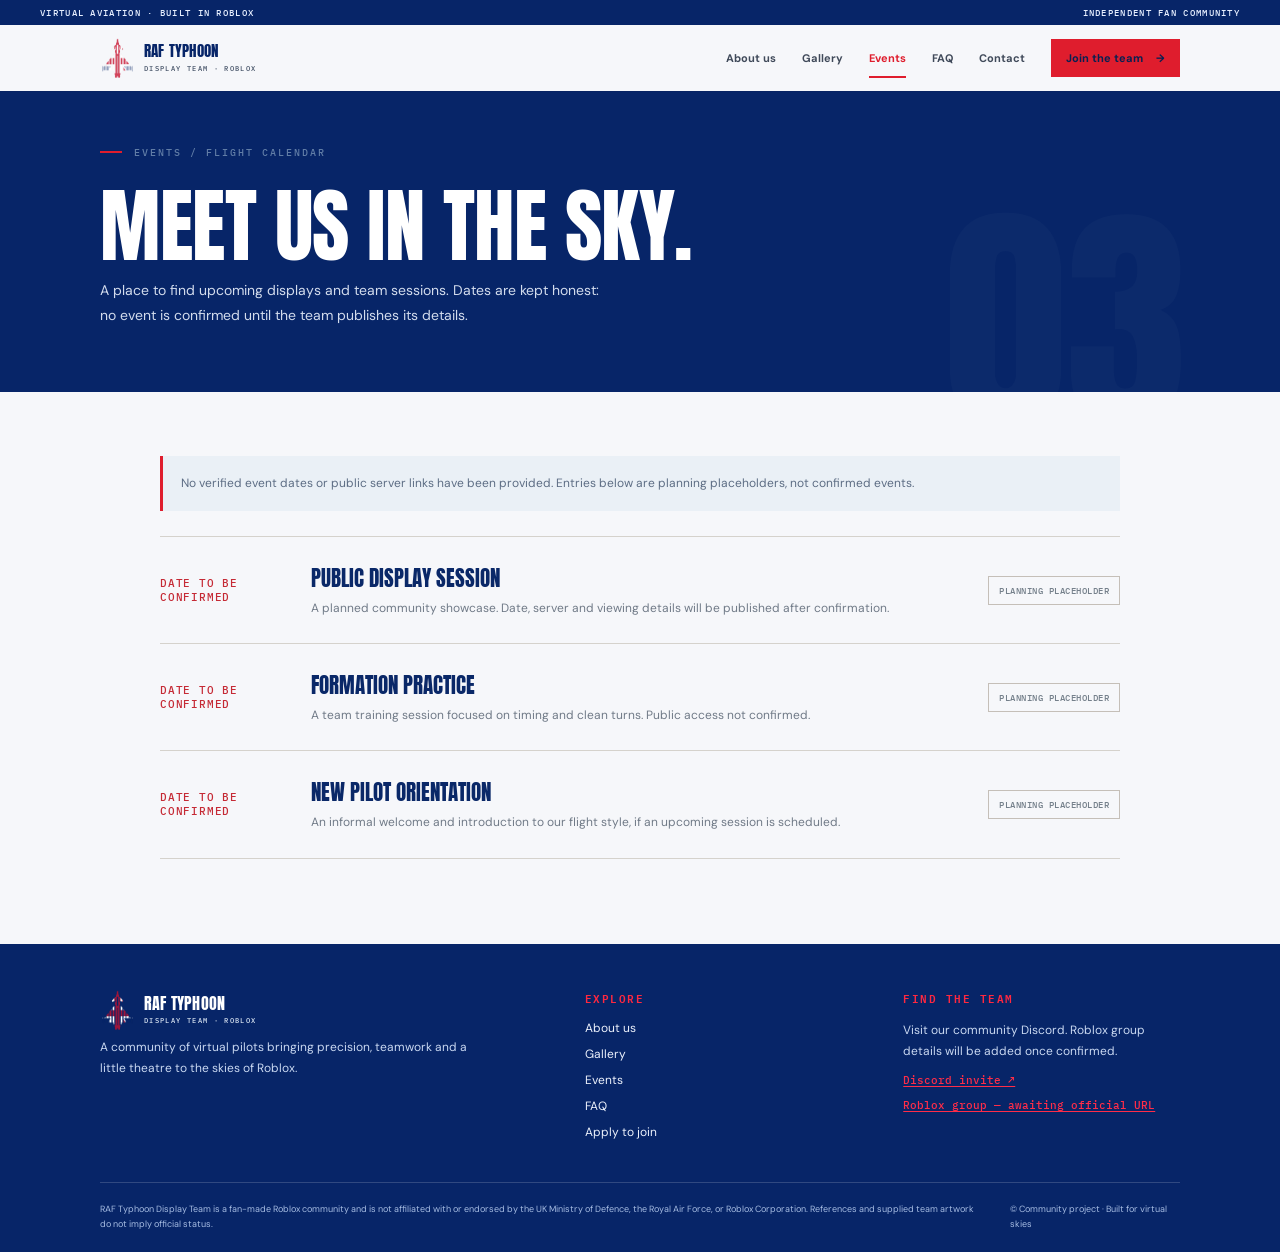
==== index.html @ 3b0088bb "Add files via upload" ====
<!doctype html><html lang="en"><head><meta charset="utf-8"><meta name="viewport" content="width=device-width,initial-scale=1"><meta name="theme-color" content="#062566"><meta name="description" content="Unofficial Roblox RAF Typhoon Display Team — virtual aviation flying displays, gallery, events and community."><title>Events | RAF Typhoon Display Team</title><link rel="preconnect" href="https://fonts.googleapis.com"><link rel="preconnect" href="https://fonts.gstatic.com" crossorigin><link href="https://fonts.googleapis.com/css2?family=Anton&family=DM+Sans:wght@400;500;600;700;800&family=IBM+Plex+Mono:wght@400;500;600;700&display=swap" rel="stylesheet"><style>
:root{--navy:#072568;--navy-deep:#052160;--red:#df1d2d;--paper:#f6f7fa;--ink:#0a2868;--muted:#66717f;--sand:#e9e4da;--line:#d5d2cc;--body:'DM Sans',Arial,sans-serif;--heading:'Anton','Roboto Condensed',Impact,sans-serif;--mono:'IBM Plex Mono',monospace}
*{box-sizing:border-box}html{scroll-behavior:smooth}body{margin:0;background:var(--paper);font-family:var(--body);color:var(--ink);font-size:14px;-webkit-font-smoothing:antialiased}a{color:inherit}button,input,textarea,select{font:inherit}button,a{-webkit-tap-highlight-color:transparent}button{cursor:pointer}img{display:block;max-width:100%}h1,h2,h3,p{margin-top:0}.container{width:min(1080px,calc(100% - 56px));margin-inline:auto}.wide{max-width:1470px;width:calc(100% - 80px);margin:auto}.topline{background:var(--navy);color:#e7efff}.topline .wide{min-height:25px;display:flex;align-items:center;justify-content:space-between;font:500 9px/1.3 var(--mono);letter-spacing:1.3px}.site-header{background:var(--paper);color:#17263b;position:relative;z-index:30;box-shadow:0 1px 0 #0000000c}.header-inner{display:flex;justify-content:space-between;align-items:center;min-height:66px;gap:28px}.site-brand,.footer-brand{display:flex;align-items:center;text-decoration:none;gap:9px;flex-shrink:0}.site-brand img{width:35px;height:49px;object-fit:contain}.site-brand strong,.footer-brand strong{display:block;color:var(--navy);font:400 15px/1.15 var(--heading);letter-spacing:.2px}.site-brand small,.footer-brand small{display:block;margin-top:4px;color:#404e63;font:500 7px/1.4 var(--mono);letter-spacing:1.35px;white-space:nowrap}.site-header nav{display:flex;align-items:center;gap:26px}.site-header nav>a{font-size:11px;font-weight:700;text-decoration:none;color:#404a5a;white-space:nowrap;position:relative;transition:color .2s}.site-header nav>a:not(.join-btn)::after{content:'';position:absolute;bottom:-13px;height:2px;background:var(--red);left:0;width:0;transition:width .2s}.site-header nav>a.active:not(.join-btn),.site-header nav>a:hover{color:var(--red)}.site-header nav>a.active:not(.join-btn)::after,.site-header nav>a:not(.join-btn):hover::after{width:100%}.site-header nav>a.join-btn{background:var(--red);color:#082052;padding:11px 15px;font-size:11px;display:flex;gap:13px;align-items:center;min-height:38px;transition:background .2s,transform .2s}.site-header nav>a.join-btn:hover,.button.red:hover{background:#f12c3e;transform:translateY(-2px);color:#061c46}.menu-toggle{display:none;background:transparent;border:0;width:43px;height:43px;padding:11px}.menu-toggle span{display:block;height:2px;background:var(--navy);margin:5px 0}.banner-band{height:276px;background:#000;display:flex;justify-content:center;align-items:center;overflow:hidden}.banner-inner{height:100%;width:100%;display:flex;align-items:center;justify-content:center}.banner-inner img{width:930px;max-width:none;height:auto;max-height:100%;object-fit:contain}.hero-home{background:radial-gradient(ellipse at 65% 66%,#073477 0%,var(--navy) 61%);color:#fff;overflow:hidden}.hero-inner{min-height:477px;display:grid;grid-template-columns:1fr 1.09fr;align-items:center;gap:30px;position:relative;padding:66px 0 80px}.eyebrow{font:500 10px/1.3 var(--mono);letter-spacing:2px;color:#627999;display:flex;align-items:center;gap:12px;text-transform:uppercase}.eyebrow::before{content:'';height:2px;width:22px;background:var(--red);flex:none}.hero-kicker{color:#d3dcf1}.hero-copy{position:relative;z-index:1}.hero-copy h1{font:400 clamp(64px,6.7vw,104px)/.99 var(--heading);margin:26px 0 20px;letter-spacing:-1.5px}.hero-copy h1 span{color:var(--red)}.hero-copy p{max-width:386px;color:#d4dbea;font-size:14px;line-height:1.65;margin-bottom:28px}.button-group{display:flex;align-items:center;gap:10px;flex-wrap:wrap}.button{border:1px solid transparent;display:inline-flex;align-items:center;justify-content:space-between;gap:20px;min-height:39px;padding:11px 17px;font:800 11px/1.3 var(--body);text-decoration:none;transition:transform .2s,background .2s,color .2s;white-space:nowrap}.button.red{background:var(--red);color:#071d4e}.button.outline{color:#fff;background:transparent;border-color:#7289a5}.button.outline:hover{border-color:#fff;background:#ffffff14}.button.pale-btn{background:var(--paper);color:var(--navy);min-width:164px}.button.pale-btn:hover{transform:translateY(-2px);background:#fff}.hero-art{position:relative;width:100%;aspect-ratio:1.15;display:flex;align-items:center;justify-content:center;isolation:isolate}.radar{position:absolute;border:1px solid #ffffff19;border-radius:50%;left:50%;top:50%;transform:translate(-50%,-50%);z-index:-1}.radar-1{width:89%;aspect-ratio:1}.radar-2{width:67%;aspect-ratio:1}.radar-3{width:42%;aspect-ratio:1}.radar-line{position:absolute;background:#ffffff16;z-index:-1}.radar-line.x{width:89%;height:1px;top:50%}.radar-line.y{height:89%;width:1px;left:50%}.hero-art img{width:117%;max-width:none;transform:translate(-1%,4%);filter:drop-shadow(0 16px 28px #00184130);animation:aircraft-hover 5s ease-in-out infinite}.art-note{position:absolute;font:600 10px/1.4 var(--mono);letter-spacing:.6px;color:#bfcae2}.note-left{top:25%;left:3%;color:#cfdaed}.note-left::first-letter{color:var(--red)}.note-right{top:22%;right:1%;border:1px solid #ae2338;color:#b23747;transform:rotate(10deg);padding:12px 17px}.note-bottom{bottom:10%;right:0}.ticker{background:var(--red);color:var(--navy);overflow:hidden;white-space:nowrap;height:38px;display:flex;align-items:center}.ticker div{font:600 12px var(--mono);letter-spacing:1.1px;min-width:max-content;animation:ticker-move 45s linear infinite}.ticker b{padding:0 17px;font-weight:700}.light-section{background:var(--paper);color:var(--ink)}.home-intro{padding:86px 0 92px}.intro-head{display:flex;align-items:flex-end;justify-content:space-between;gap:40px;margin-bottom:30px}.intro-head h2{font:400 clamp(35px,4.1vw,60px)/1.13 var(--heading);margin:15px 0 0;letter-spacing:-.4px}.intro-head>p{max-width:320px;font-size:15px;color:var(--muted);line-height:1.65;margin:0 0 5px}.feature-grid{display:grid;grid-template-columns:1.5fr 1fr;gap:14px}.feature-card{display:block;position:relative;min-height:209px;padding:32px 28px;text-decoration:none}.feature-card.dark{background:#1c334a;color:#fff}.feature-card.pale{background:#e3eaf3;color:var(--navy)}.card-overline{font:600 10px var(--mono);letter-spacing:1.2px;color:var(--red)}.feature-card h3{font:400 24px/1.15 var(--heading);margin:16px 0 12px}.feature-card p{font-size:13px;line-height:1.66;max-width:330px;color:#c8d3dc;margin:0}.feature-card.pale p{color:#687488}.feature-card .arrow{position:absolute;right:28px;bottom:20px;color:var(--red);font-size:27px;transition:transform .2s}.feature-card:hover .arrow{transform:translateX(7px)}.value-strip{display:grid;grid-template-columns:repeat(3,1fr);margin-top:14px;padding:23px 0 22px;border-top:1px solid var(--line);border-bottom:1px solid var(--line)}.value-strip strong{font:400 27px var(--heading);display:block}.value-strip small{display:block;font:500 9px var(--mono);color:#647187;letter-spacing:1.3px;margin-top:4px}.red-cta{background:var(--red);color:#fff;padding:49px 0 47px}.cta-inner{display:flex;align-items:center;justify-content:space-between;gap:28px}.red-cta h2{font:400 clamp(32px,4vw,48px)/1.05 var(--heading);margin:0 0 10px}.red-cta p{font-size:14px;margin:0;color:#fce1e3}.site-footer{background:var(--navy);color:#dce6f9;padding:44px 0 20px}.footer-main{display:grid;grid-template-columns:1.4fr .8fr 1fr;gap:9%;padding-bottom:42px}.footer-brand img{object-fit:contain;width:35px;height:45px}.footer-brand strong{color:#fff;font-size:16px}.footer-brand small{color:#dce7f4}.footer-about p,.footer-find p{font-size:12px;line-height:1.8;margin:4px 0;color:#c9d8f1}.footer-links,.footer-find{display:flex;flex-direction:column;align-items:flex-start;gap:10px}.footer-links h3,.footer-find h3{font:600 11px/1.3 var(--mono);color:#ff2840;letter-spacing:1.5px;margin:3px 0 5px}.footer-links a{font-size:12px;text-decoration:none;color:#edf2fc}.footer-links a:hover{color:#ff3450}.footer-find a{color:#ff2d48;font:500 11px/1.4 var(--mono);text-decoration:underline;text-underline-offset:2px;overflow-wrap:anywhere}.footer-find p{margin:0}.footer-bottom{display:grid;grid-template-columns:1fr 170px;gap:25px;align-items:start;border-top:1px solid #ffffff2a;padding-top:19px}.footer-bottom p,.footer-bottom span{color:#a6bce2;font-size:9px;line-height:1.7;margin:0}.page-hero{background:var(--navy);overflow:hidden;color:#fff}.page-hero-inner{position:relative;min-height:301px;display:flex;align-items:center;padding-top:35px;padding-bottom:45px}.page-hero-copy{z-index:1;position:relative;max-width:100%}.page-hero .eyebrow{color:#617da6}.page-hero h1{font:400 clamp(52px,6.3vw,88px)/1.07 var(--heading);letter-spacing:-.5px;margin:24px 0 9px}.page-hero p{font-size:14px;max-width:510px;line-height:1.75;color:#d3dced;margin-bottom:0}.ghost-no{position:absolute;right:-7px;bottom:-40px;font:400 245px/.9 var(--heading);color:#ffffff06;pointer-events:none}.content-section{padding:64px 0 85px;min-height:280px}.content-cols{max-width:960px;display:grid;grid-template-columns:.96fr 1fr;gap:65px;align-items:start}.content-cols h2{font:400 clamp(38px,4vw,62px)/1.08 var(--heading);margin:17px 0 3px}.content-cols p{font-size:14px;line-height:1.82;color:var(--muted);margin:0 0 12px}.content-cols>.standards{background:var(--navy);color:#fff;padding:30px 28px 28px}.standards h3{font:400 28px var(--heading);margin:0 0 16px}.standards>div{border-top:1px solid #ffffff38;display:grid;grid-template-columns:32px 1fr;gap:12px;padding:18px 0 17px}.standards>div>span{font:12px var(--mono);color:#c2d2e8;margin-top:3px}.standards strong{font:400 16px var(--heading);color:#fff}.standards p{color:#b8cce4;font-size:12px;line-height:1.7;margin:6px 0 0}.content-cols .button{margin-top:11px}.narrow{max-width:960px}.notice{background:#eaf0f6;border-left:3px solid var(--red);padding:17px 18px;color:#5d6d84;font-size:12px;line-height:1.75;margin-bottom:25px}.gallery-layout{display:grid;grid-template-columns:1fr .75fr;grid-auto-flow:dense;gap:14px}.gallery-tile{position:relative;display:block;text-align:left;min-height:248px;border:0;padding:0;background:linear-gradient(130deg,#d41b31,#173d70);overflow:hidden;color:#fff;cursor:zoom-in}.gallery-tile.large{min-height:260px}.gallery-tile img{position:absolute;inset:0;width:100%;height:100%;object-fit:contain;transform:scale(1.02);transition:transform .4s}.gallery-tile:hover img{transform:scale(1.09)}.gallery-tile:focus-visible{outline:3px solid var(--red);outline-offset:3px}.gallery-tile.tile-photo{background:linear-gradient(135deg,#a7b3c7 0%,#6c92ac 42%,#122f60 100%)}.tile-photo-scene{position:absolute;inset:0;overflow:hidden;background:radial-gradient(ellipse at 50% 100%,#e4eff6 0%,#6884a3 45%,#28354e 100%)}.tile-photo-scene img{inset:0;width:100%;height:100%;object-fit:contain;transform:rotate(-9deg) scale(1.08)}.gallery-tile:hover .tile-photo-scene img{transform:rotate(-9deg) scale(1.16)}.tile-rose{background:linear-gradient(155deg,#e3243e,#e4e4e8 51%,#102a60)}.tile-blue{background:linear-gradient(135deg,#ecedf2,#2f5d9d 68%,#091d49)}.tile-purple{background:linear-gradient(145deg,#e41a33,#311c4b 40%,#124c85 83%)}.tile-dusk{background:linear-gradient(135deg,#d8e1ee,#6a94c4 62%,#793c59)}.gallery-tile::after{content:'';position:absolute;left:-15%;top:22%;height:1px;width:130%;transform:rotate(-14deg);background:#ffffff60}.gallery-shade{position:absolute;inset:25% 0 0;background:linear-gradient(transparent,#061d49c9);pointer-events:none}.tile-caption{position:absolute;left:18px;bottom:17px;right:14px;display:flex;flex-direction:column;gap:5px}.tile-caption small{font:700 10px var(--mono);letter-spacing:.4px;color:#fff}.tile-caption strong{font:400 24px/1.05 var(--heading)}.tile-caption>span{font:500 11px/1.45 var(--body)}.event-list article{display:grid;grid-template-columns:130px 1fr auto;gap:21px;align-items:center;border-top:1px solid var(--line);padding:25px 0}.event-list article:last-child{border-bottom:1px solid var(--line)}.event-date{color:#c52a35;font:500 11px/1.3 var(--mono);letter-spacing:.8px}.event-list h2{font:400 21px var(--heading);margin:0 0 5px}.event-list p{font-size:12px;line-height:1.6;color:#707a87;margin:0}.event-tag{border:1px solid #c5bfb8;padding:8px 10px;color:#75808b;font:500 9px var(--mono);letter-spacing:.5px;white-space:nowrap}.faq-wrap{max-width:780px}.faq-list{border-top:1px solid var(--line)}.faq-list details{border-bottom:1px solid var(--line)}.faq-list summary{list-style:none;cursor:pointer;display:flex;justify-content:space-between;gap:20px;align-items:center;font:400 18px var(--heading);padding:20px 0}.faq-list summary::-webkit-details-marker{display:none}.faq-list summary::after{content:'+';font:600 17px var(--mono);color:#c62234}.faq-list details[open] summary::after{content:'−'}.faq-list details p{font-size:13px;color:#6a7482;line-height:1.8;margin:0 0 20px;max-width:680px}.form-cols{grid-template-columns:.82fr 1.2fr;gap:52px}.compact-title{font-size:31px!important;line-height:1.12!important;margin:0 0 13px!important}.form-cols>div>p{font-size:12.5px;line-height:1.8;margin-bottom:0}.form-cols>div>p+p{margin-top:0}.form-cols .notice{margin-top:10px}.form-card{background:var(--sand);padding:30px}.form-card label{font:500 9px var(--mono);letter-spacing:1.15px;color:#52677d;display:flex;flex-direction:column;gap:7px;margin-bottom:28px}.form-two{display:grid;grid-template-columns:repeat(2,minmax(0,1fr));gap:16px}.form-card input,.form-card select,.form-card textarea{background:#f8f6f1;border:1px solid #cfc9c0;border-radius:0;outline:0;color:#1a3262;font:13px/1.5 var(--body);width:100%;padding:11px 12px;min-height:41px;resize:vertical;letter-spacing:0}.form-card input::placeholder,.form-card textarea::placeholder{color:#8b9ab1}.form-card input:focus,.form-card select:focus,.form-card textarea:focus{border-color:var(--red);box-shadow:0 0 0 1px var(--red)}.form-card .button{margin:0}.form-card .form-outline{border-color:#b3b1ae;background:transparent;color:var(--navy)}.form-note{font-size:10px!important;line-height:1.6!important;color:#78818b!important;margin:14px 0 0!important}.form-feedback{color:var(--navy)!important;font-size:12px!important;margin:12px 0 0!important;min-height:1px}.contact-lines{display:flex;align-items:flex-start;flex-direction:column;gap:5px;margin-top:1px}.contact-lines strong{color:#68717b;font-size:12px}.red-link,.contact-lines a{font:500 11px/1.4 var(--mono);color:#b71e32;text-decoration:underline;text-underline-offset:2px}.contact-lines .red-link{margin:2px 0}.form-cols .notice{margin-top:12px}.lightbox{background:#091b3a;border:1px solid #ffffff40;color:#fff;max-width:min(90vw,980px);width:900px;padding:20px;box-shadow:0 30px 100px #0008}.lightbox::backdrop{background:#000d}.lightbox img{width:100%;max-height:65vh;min-height:220px;object-fit:contain;background:linear-gradient(135deg,#cc2039,#122a5c)}.lightbox-close{position:absolute;right:22px;top:22px;background:#db1f35;border:0;color:#fff;font-size:30px;width:44px;height:44px;z-index:2}.lightbox-copy{padding:13px 0 0}.lightbox-copy h3{font:400 25px var(--heading);margin:4px 0}.lightbox-copy p{color:#c5d3e9;margin:0 0 5px}.error-page{min-height:90vh;display:grid;place-content:center;text-align:center;justify-items:center;gap:20px;background:var(--navy);color:#fff}.error-page h1{font:400 54px var(--heading);margin:0}.error-page p{margin:0}
@keyframes aircraft-hover{0%,100%{transform:translate(-1%,3%)}50%{transform:translate(-1%,0%)}}@keyframes ticker-move{from{transform:translateX(0)}to{transform:translateX(-25%)}}
@media (max-width:1050px){.container{width:min(1080px,calc(100% - 42px))}.site-header nav{gap:16px}.hero-copy h1{font-size:clamp(61px,8vw,99px)}.content-cols{gap:36px}.hero-inner{min-height:450px}}
@media (max-width:780px){.wide{width:calc(100% - 32px)}.topline .wide span:last-child{display:none}.container{width:calc(100% - 40px)}.site-header .header-inner{min-height:65px}.menu-toggle{display:block}.site-header nav{display:none;position:absolute;top:100%;left:0;right:0;flex-direction:column;align-items:stretch;gap:0;padding:15px 20px 24px;background:var(--paper);border-top:1px solid var(--line);box-shadow:0 20px 30px #001b4120}.site-header nav.open{display:flex}.site-header nav>a{font-size:13px;padding:14px 10px;border-bottom:1px solid #e1e4e9}.site-header nav>a:not(.join-btn)::after{bottom:0}.site-header nav>a.join-btn{margin-top:15px;justify-content:space-between}.banner-band{height:205px}.banner-inner img{width:700px}.hero-inner{display:flex;flex-direction:column;align-items:stretch;padding:65px 0 18px;gap:5px}.hero-copy h1{font-size:clamp(59px,12vw,89px)}.hero-copy p{max-width:540px}.hero-art{width:min(100%,540px);align-self:center;aspect-ratio:1.55}.hero-art img{width:115%}.art-note{font-size:9px}.note-bottom{bottom:0}.home-intro{padding:65px 0}.intro-head{display:block}.intro-head>p{max-width:500px;margin-top:18px}.feature-grid{grid-template-columns:1fr 1fr}.footer-main{grid-template-columns:1fr 1fr;gap:38px}.footer-about{grid-column:1/-1}.page-hero-inner{min-height:265px}.page-hero h1{font-size:clamp(45px,8vw,75px)}.ghost-no{font-size:190px}.content-cols{grid-template-columns:1fr}.content-cols>.standards{width:100%}.form-cols{grid-template-columns:1fr}.content-section{padding:52px 0 66px}.gallery-layout{grid-template-columns:1fr 1fr}.gallery-tile.large{min-height:245px}}
@media (max-width:540px){.container{width:calc(100% - 32px)}.topline .wide{font-size:8px}.banner-band{height:165px}.banner-inner img{width:560px;max-width:none}.site-brand strong{font-size:14px}.site-brand small{font-size:6.8px}.hero-inner{padding-top:51px}.hero-copy h1{font-size:clamp(48px,13.6vw,69px);line-height:1.07;letter-spacing:-.5px}.hero-copy p{font-size:13px}.hero-art{aspect-ratio:1.34;margin-top:10px}.note-right{right:0;top:15%;padding:6px;font-size:7px}.note-left,.note-bottom{font-size:7px}.ticker{height:34px}.ticker div{font-size:10px}.eyebrow{font-size:8px;letter-spacing:1.4px}.intro-head h2{font-size:40px}.feature-grid{grid-template-columns:1fr}.feature-card{min-height:200px}.value-strip strong{font-size:22px}.value-strip small{font-size:7px;letter-spacing:.4px}.red-cta{padding:38px 0}.cta-inner{align-items:flex-start;flex-direction:column}.red-cta h2{font-size:37px}.footer-main{grid-template-columns:1fr;gap:29px}.footer-about{grid-column:auto}.footer-links,.footer-find{gap:9px}.footer-bottom{grid-template-columns:1fr;gap:12px}.page-hero-inner{min-height:265px}.page-hero h1{font-size:clamp(42px,12vw,65px)}.page-hero p{font-size:12px}.ghost-no{font-size:145px;bottom:-15px}.content-cols h2{font-size:42px}.compact-title{font-size:29px!important}.form-two{grid-template-columns:1fr;gap:0}.form-card{padding:22px}.form-card label{margin-bottom:20px}.gallery-layout{grid-template-columns:1fr}.gallery-tile,.gallery-tile.large{min-height:260px}.event-list article{grid-template-columns:1fr;gap:10px;padding:19px 0}.event-date br{display:none}.event-tag{width:max-content}.faq-list summary{font-size:16px}.button-group{gap:8px}.form-card .button-group{flex-direction:column;align-items:stretch}.form-card .button-group .button{width:100%}}
@media (prefers-reduced-motion:reduce){*,*::before,*::after{scroll-behavior:auto!important;animation:none!important;transition:none!important}}

</style><link rel="icon" type="image/png" href="[data-uri]"></head><body data-page="events"><div class="topline"><div class="wide"><span>VIRTUAL AVIATION · BUILT IN ROBLOX</span><span>INDEPENDENT FAN COMMUNITY</span></div></div>
<header class="site-header"><div class="container header-inner"><a class="site-brand" href="../" aria-label="RAF Typhoon Display Team home"><img src="[data-uri]" alt="" width="46" height="58"><span><strong>RAF TYPHOON</strong><small>DISPLAY TEAM · ROBLOX</small></span></a><button class="menu-toggle" type="button" aria-expanded="false" aria-controls="main-navigation" aria-label="Open navigation"><span></span><span></span><span></span></button><nav id="main-navigation" aria-label="Main navigation"><a href="../about-us/" class="" >About us</a><a href="../gallery/" class="" >Gallery</a><a href="../events/" class="active" aria-current=page>Events</a><a href="../faq/" class="" >FAQ</a><a href="../contact-us/" class="" >Contact</a><a class="join-btn " href="../apply/">Join the team <span aria-hidden="true">→</span></a></nav></div></header><main id="main"><section class="page-hero"><div class="container page-hero-inner"><div class="page-hero-copy"><div class="eyebrow">EVENTS / FLIGHT CALENDAR</div><h1>MEET US IN THE SKY.</h1><p>A place to find upcoming displays and team sessions. Dates are kept honest: no event is confirmed until the team publishes its details.</p></div><span class="ghost-no" aria-hidden="true">03</span></div></section><section class="light-section content-section"><div class="container narrow"><div class="notice">No verified event dates or public server links have been provided. Entries below are planning placeholders, not confirmed events.</div><div class="event-list"><article><div class="event-date">DATE TO BE<br>CONFIRMED</div><div><h2>PUBLIC DISPLAY SESSION</h2><p>A planned community showcase. Date, server and viewing details will be published after confirmation.</p></div><span class="event-tag">PLANNING PLACEHOLDER</span></article><article><div class="event-date">DATE TO BE<br>CONFIRMED</div><div><h2>FORMATION PRACTICE</h2><p>A team training session focused on timing and clean turns. Public access not confirmed.</p></div><span class="event-tag">PLANNING PLACEHOLDER</span></article><article><div class="event-date">DATE TO BE<br>CONFIRMED</div><div><h2>NEW PILOT ORIENTATION</h2><p>An informal welcome and introduction to our flight style, if an upcoming session is scheduled.</p></div><span class="event-tag">PLANNING PLACEHOLDER</span></article></div></div></section></main><footer class="site-footer"><div class="container"><div class="footer-main"><div class="footer-about"><a class="footer-brand" href="../"><img src="[data-uri]" alt="" width="32" height="45"><span><strong>RAF TYPHOON</strong><small>DISPLAY TEAM · ROBLOX</small></span></a><p>A community of virtual pilots bringing precision, teamwork and a little theatre to the skies of Roblox.</p></div><div class="footer-links"><h3>EXPLORE</h3><a href="../about-us/">About us</a><a href="../gallery/">Gallery</a><a href="../events/">Events</a><a href="../faq/">FAQ</a><a href="../apply/">Apply to join</a></div><div class="footer-find"><h3>FIND THE TEAM</h3><p>Visit our community Discord. Roblox group details will be added once confirmed.</p><a href="https://discord.gg/n3kNeAZ9rC" target="_blank" rel="noopener noreferrer">Discord invite ↗</a><a href="../contact-us/">Roblox group — awaiting official URL</a></div></div><div class="footer-bottom"><p>RAF Typhoon Display Team is a fan-made Roblox community and is not affiliated with or endorsed by the UK Ministry of Defence, the Royal Air Force, or Roblox Corporation. References and supplied team artwork do not imply official status.</p><span>© Community project · Built for virtual skies</span></div></div></footer><dialog id="lightbox" class="lightbox"><button type="button" class="lightbox-close" aria-label="Close photo">×</button><img src="" alt=""><div class="lightbox-copy"><h3></h3><p></p></div></dialog><script>
'use strict';
(() => {
  const menu = document.querySelector('.menu-toggle');
  const nav = document.querySelector('#main-navigation');
  if (menu && nav) {
    menu.addEventListener('click', () => {
      const next = menu.getAttribute('aria-expanded') !== 'true';
      menu.setAttribute('aria-expanded', String(next));
      menu.setAttribute('aria-label', next ? 'Close navigation' : 'Open navigation');
      nav.classList.toggle('open', next);
    });
    nav.querySelectorAll('a').forEach(a => a.addEventListener('click', () => {
      nav.classList.remove('open');
      menu.setAttribute('aria-expanded', 'false');
    }));
  }

  const dialog = document.getElementById('lightbox');
  if (dialog && typeof dialog.showModal === 'function') {
    document.querySelectorAll('[data-lightbox]').forEach(tile => {
      tile.addEventListener('click', () => {
        const image = tile.querySelector('img');
        if (!image) return;
        const enlarged = dialog.querySelector('img');
        enlarged.src = image.src;
        enlarged.alt = image.alt;
        dialog.querySelector('h3').textContent = tile.dataset.lightbox || 'Gallery';
        dialog.querySelector('p').textContent = tile.dataset.description || '';
        dialog.showModal();
      });
    });
    dialog.querySelector('.lightbox-close')?.addEventListener('click', () => dialog.close());
    dialog.addEventListener('click', evt => { if (evt.target === dialog) dialog.close(); });
  }

  function fromForm(form) {
    return Object.fromEntries(new FormData(form).entries());
  }
  function draftKey(formId) { return `raf-typhoon-display-team:${formId}:draft:v1`; }
  function restoreDraft(form) {
    try {
      const raw = localStorage.getItem(draftKey(form.id));
      if (!raw) return;
      const values = JSON.parse(raw);
      for (const [key, value] of Object.entries(values)) {
        const field = form.elements.namedItem(key);
        if (field && typeof value === 'string') field.value = value;
      }
    } catch (error) { /* Storage can be disabled. Forms still work for copying/downloading. */ }
  }
  function saveDraft(form) {
    const values = fromForm(form);
    try { localStorage.setItem(draftKey(form.id), JSON.stringify(values)); return true; }
    catch (error) { return false; }
  }
  function downloadText(filename, text) {
    const blob = new Blob([text], {type:'text/plain;charset=utf-8'});
    const url = URL.createObjectURL(blob);
    const link = document.createElement('a');
    link.href = url;
    link.download = filename;
    document.body.appendChild(link);
    link.click();
    link.remove();
    setTimeout(() => URL.revokeObjectURL(url), 500);
  }
  function prepareDraftText(form, title) {
    const values = fromForm(form);
    return [title, 'RAF Typhoon Display Team — Roblox (unofficial)', 'Not submitted through the website', '',
      ...Object.entries(values).map(([name, value]) => `${name.toUpperCase()}: ${value}`), ''].join('\n');
  }
  const contact = document.querySelector('#contact-form');
  if (contact) {
    restoreDraft(contact);
    contact.addEventListener('submit', evt => {
      evt.preventDefault();
      if (!contact.reportValidity()) return;
      const saved = saveDraft(contact);
      document.querySelector('#contact-feedback').textContent = saved
        ? 'Message saved on this device. It has NOT been sent to the team.'
        : 'Browser storage is unavailable. Copy your message somewhere safe; it has NOT been sent.';
    });
  }
  const application = document.querySelector('#apply-form');
  if (application) {
    restoreDraft(application);
    application.addEventListener('submit', evt => {
      evt.preventDefault();
      if (!application.reportValidity()) return;
      const saved = saveDraft(application);
      document.querySelector('#apply-feedback').textContent = saved
        ? 'Application draft saved on this device. It has NOT been submitted to the team.'
        : 'Browser storage is unavailable. Use “Download draft” to keep a copy.';
    });
    document.querySelector('#download-application')?.addEventListener('click', () => {
      if (!application.reportValidity()) return;
      saveDraft(application);
      downloadText('raf-typhoon-application-draft.txt', prepareDraftText(application, 'Application draft'));
      document.querySelector('#apply-feedback').textContent = 'Draft downloaded. It has NOT been submitted.';
    });
  }
})();

</script></body></html>
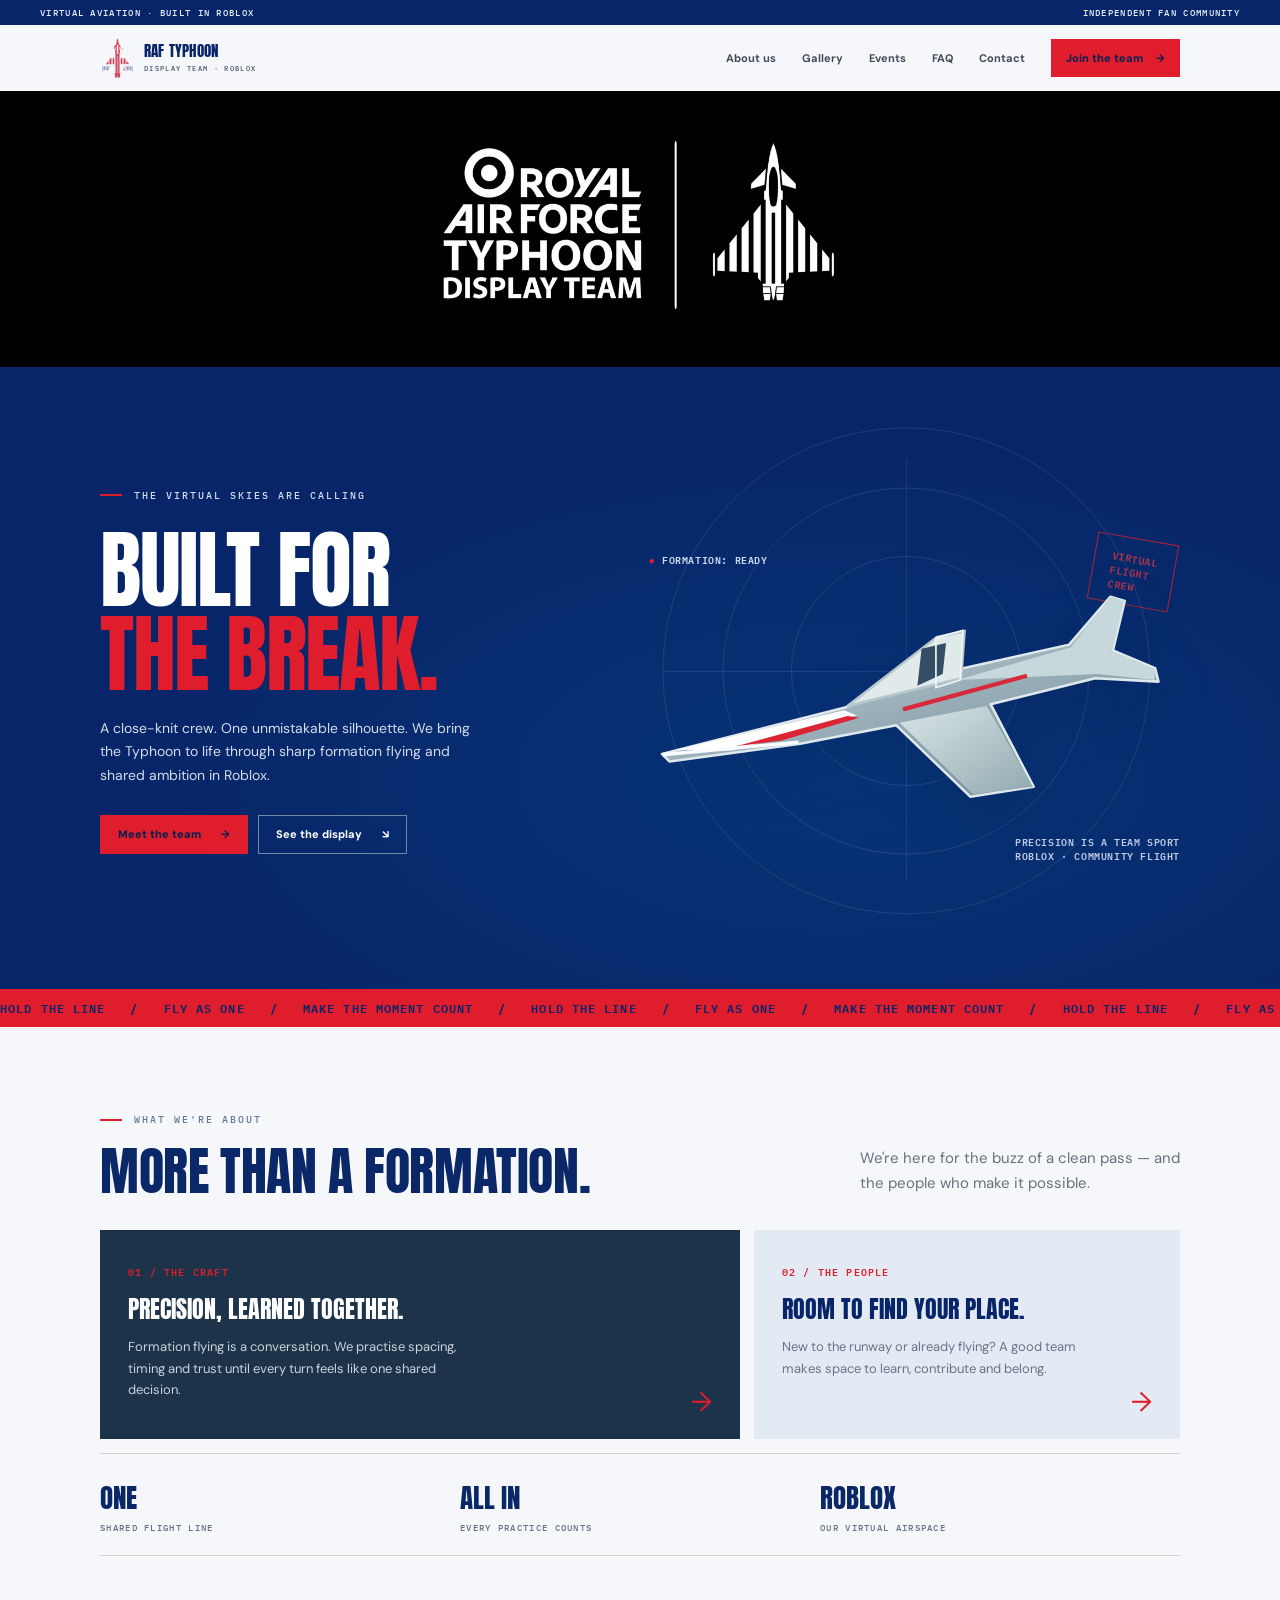
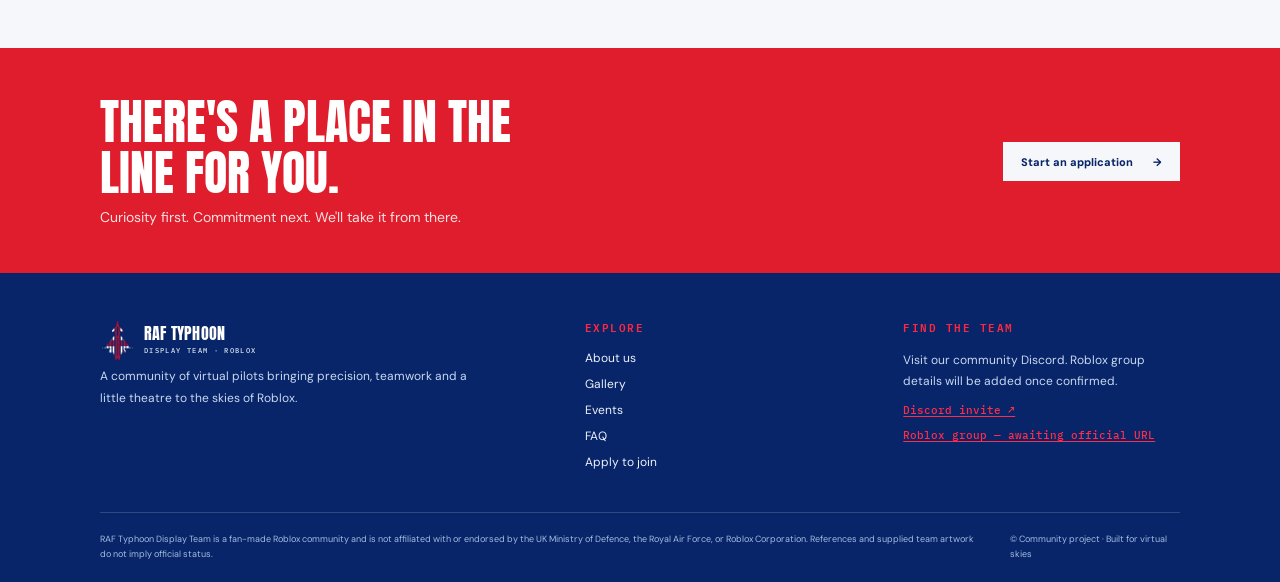
==== commit 1d12f389: "Add files via upload" ====
--- a/index.html
+++ b/index.html
@@ -1,4 +1,4 @@
-<!doctype html><html lang="en"><head><meta charset="utf-8"><meta name="viewport" content="width=device-width,initial-scale=1"><meta name="theme-color" content="#062566"><meta name="description" content="Unofficial Roblox RAF Typhoon Display Team — virtual aviation flying displays, gallery, events and community."><title>Events | RAF Typhoon Display Team</title><link rel="preconnect" href="https://fonts.googleapis.com"><link rel="preconnect" href="https://fonts.gstatic.com" crossorigin><link href="https://fonts.googleapis.com/css2?family=Anton&family=DM+Sans:wght@400;500;600;700;800&family=IBM+Plex+Mono:wght@400;500;600;700&display=swap" rel="stylesheet"><style>
+<!doctype html><html lang="en"><head><meta charset="utf-8"><meta name="viewport" content="width=device-width,initial-scale=1"><meta name="theme-color" content="#062566"><meta name="description" content="Unofficial Roblox RAF Typhoon Display Team — virtual aviation flying displays, gallery, events and community."><title>Home | RAF Typhoon Display Team</title><link rel="preconnect" href="https://fonts.googleapis.com"><link rel="preconnect" href="https://fonts.gstatic.com" crossorigin><link href="https://fonts.googleapis.com/css2?family=Anton&family=DM+Sans:wght@400;500;600;700;800&family=IBM+Plex+Mono:wght@400;500;600;700&display=swap" rel="stylesheet"><style>
 :root{--navy:#072568;--navy-deep:#052160;--red:#df1d2d;--paper:#f6f7fa;--ink:#0a2868;--muted:#66717f;--sand:#e9e4da;--line:#d5d2cc;--body:'DM Sans',Arial,sans-serif;--heading:'Anton','Roboto Condensed',Impact,sans-serif;--mono:'IBM Plex Mono',monospace}
 *{box-sizing:border-box}html{scroll-behavior:smooth}body{margin:0;background:var(--paper);font-family:var(--body);color:var(--ink);font-size:14px;-webkit-font-smoothing:antialiased}a{color:inherit}button,input,textarea,select{font:inherit}button,a{-webkit-tap-highlight-color:transparent}button{cursor:pointer}img{display:block;max-width:100%}h1,h2,h3,p{margin-top:0}.container{width:min(1080px,calc(100% - 56px));margin-inline:auto}.wide{max-width:1470px;width:calc(100% - 80px);margin:auto}.topline{background:var(--navy);color:#e7efff}.topline .wide{min-height:25px;display:flex;align-items:center;justify-content:space-between;font:500 9px/1.3 var(--mono);letter-spacing:1.3px}.site-header{background:var(--paper);color:#17263b;position:relative;z-index:30;box-shadow:0 1px 0 #0000000c}.header-inner{display:flex;justify-content:space-between;align-items:center;min-height:66px;gap:28px}.site-brand,.footer-brand{display:flex;align-items:center;text-decoration:none;gap:9px;flex-shrink:0}.site-brand img{width:35px;height:49px;object-fit:contain}.site-brand strong,.footer-brand strong{display:block;color:var(--navy);font:400 15px/1.15 var(--heading);letter-spacing:.2px}.site-brand small,.footer-brand small{display:block;margin-top:4px;color:#404e63;font:500 7px/1.4 var(--mono);letter-spacing:1.35px;white-space:nowrap}.site-header nav{display:flex;align-items:center;gap:26px}.site-header nav>a{font-size:11px;font-weight:700;text-decoration:none;color:#404a5a;white-space:nowrap;position:relative;transition:color .2s}.site-header nav>a:not(.join-btn)::after{content:'';position:absolute;bottom:-13px;height:2px;background:var(--red);left:0;width:0;transition:width .2s}.site-header nav>a.active:not(.join-btn),.site-header nav>a:hover{color:var(--red)}.site-header nav>a.active:not(.join-btn)::after,.site-header nav>a:not(.join-btn):hover::after{width:100%}.site-header nav>a.join-btn{background:var(--red);color:#082052;padding:11px 15px;font-size:11px;display:flex;gap:13px;align-items:center;min-height:38px;transition:background .2s,transform .2s}.site-header nav>a.join-btn:hover,.button.red:hover{background:#f12c3e;transform:translateY(-2px);color:#061c46}.menu-toggle{display:none;background:transparent;border:0;width:43px;height:43px;padding:11px}.menu-toggle span{display:block;height:2px;background:var(--navy);margin:5px 0}.banner-band{height:276px;background:#000;display:flex;justify-content:center;align-items:center;overflow:hidden}.banner-inner{height:100%;width:100%;display:flex;align-items:center;justify-content:center}.banner-inner img{width:930px;max-width:none;height:auto;max-height:100%;object-fit:contain}.hero-home{background:radial-gradient(ellipse at 65% 66%,#073477 0%,var(--navy) 61%);color:#fff;overflow:hidden}.hero-inner{min-height:477px;display:grid;grid-template-columns:1fr 1.09fr;align-items:center;gap:30px;position:relative;padding:66px 0 80px}.eyebrow{font:500 10px/1.3 var(--mono);letter-spacing:2px;color:#627999;display:flex;align-items:center;gap:12px;text-transform:uppercase}.eyebrow::before{content:'';height:2px;width:22px;background:var(--red);flex:none}.hero-kicker{color:#d3dcf1}.hero-copy{position:relative;z-index:1}.hero-copy h1{font:400 clamp(64px,6.7vw,104px)/.99 var(--heading);margin:26px 0 20px;letter-spacing:-1.5px}.hero-copy h1 span{color:var(--red)}.hero-copy p{max-width:386px;color:#d4dbea;font-size:14px;line-height:1.65;margin-bottom:28px}.button-group{display:flex;align-items:center;gap:10px;flex-wrap:wrap}.button{border:1px solid transparent;display:inline-flex;align-items:center;justify-content:space-between;gap:20px;min-height:39px;padding:11px 17px;font:800 11px/1.3 var(--body);text-decoration:none;transition:transform .2s,background .2s,color .2s;white-space:nowrap}.button.red{background:var(--red);color:#071d4e}.button.outline{color:#fff;background:transparent;border-color:#7289a5}.button.outline:hover{border-color:#fff;background:#ffffff14}.button.pale-btn{background:var(--paper);color:var(--navy);min-width:164px}.button.pale-btn:hover{transform:translateY(-2px);background:#fff}.hero-art{position:relative;width:100%;aspect-ratio:1.15;display:flex;align-items:center;justify-content:center;isolation:isolate}.radar{position:absolute;border:1px solid #ffffff19;border-radius:50%;left:50%;top:50%;transform:translate(-50%,-50%);z-index:-1}.radar-1{width:89%;aspect-ratio:1}.radar-2{width:67%;aspect-ratio:1}.radar-3{width:42%;aspect-ratio:1}.radar-line{position:absolute;background:#ffffff16;z-index:-1}.radar-line.x{width:89%;height:1px;top:50%}.radar-line.y{height:89%;width:1px;left:50%}.hero-art img{width:117%;max-width:none;transform:translate(-1%,4%);filter:drop-shadow(0 16px 28px #00184130);animation:aircraft-hover 5s ease-in-out infinite}.art-note{position:absolute;font:600 10px/1.4 var(--mono);letter-spacing:.6px;color:#bfcae2}.note-left{top:25%;left:3%;color:#cfdaed}.note-left::first-letter{color:var(--red)}.note-right{top:22%;right:1%;border:1px solid #ae2338;color:#b23747;transform:rotate(10deg);padding:12px 17px}.note-bottom{bottom:10%;right:0}.ticker{background:var(--red);color:var(--navy);overflow:hidden;white-space:nowrap;height:38px;display:flex;align-items:center}.ticker div{font:600 12px var(--mono);letter-spacing:1.1px;min-width:max-content;animation:ticker-move 45s linear infinite}.ticker b{padding:0 17px;font-weight:700}.light-section{background:var(--paper);color:var(--ink)}.home-intro{padding:86px 0 92px}.intro-head{display:flex;align-items:flex-end;justify-content:space-between;gap:40px;margin-bottom:30px}.intro-head h2{font:400 clamp(35px,4.1vw,60px)/1.13 var(--heading);margin:15px 0 0;letter-spacing:-.4px}.intro-head>p{max-width:320px;font-size:15px;color:var(--muted);line-height:1.65;margin:0 0 5px}.feature-grid{display:grid;grid-template-columns:1.5fr 1fr;gap:14px}.feature-card{display:block;position:relative;min-height:209px;padding:32px 28px;text-decoration:none}.feature-card.dark{background:#1c334a;color:#fff}.feature-card.pale{background:#e3eaf3;color:var(--navy)}.card-overline{font:600 10px var(--mono);letter-spacing:1.2px;color:var(--red)}.feature-card h3{font:400 24px/1.15 var(--heading);margin:16px 0 12px}.feature-card p{font-size:13px;line-height:1.66;max-width:330px;color:#c8d3dc;margin:0}.feature-card.pale p{color:#687488}.feature-card .arrow{position:absolute;right:28px;bottom:20px;color:var(--red);font-size:27px;transition:transform .2s}.feature-card:hover .arrow{transform:translateX(7px)}.value-strip{display:grid;grid-template-columns:repeat(3,1fr);margin-top:14px;padding:23px 0 22px;border-top:1px solid var(--line);border-bottom:1px solid var(--line)}.value-strip strong{font:400 27px var(--heading);display:block}.value-strip small{display:block;font:500 9px var(--mono);color:#647187;letter-spacing:1.3px;margin-top:4px}.red-cta{background:var(--red);color:#fff;padding:49px 0 47px}.cta-inner{display:flex;align-items:center;justify-content:space-between;gap:28px}.red-cta h2{font:400 clamp(32px,4vw,48px)/1.05 var(--heading);margin:0 0 10px}.red-cta p{font-size:14px;margin:0;color:#fce1e3}.site-footer{background:var(--navy);color:#dce6f9;padding:44px 0 20px}.footer-main{display:grid;grid-template-columns:1.4fr .8fr 1fr;gap:9%;padding-bottom:42px}.footer-brand img{object-fit:contain;width:35px;height:45px}.footer-brand strong{color:#fff;font-size:16px}.footer-brand small{color:#dce7f4}.footer-about p,.footer-find p{font-size:12px;line-height:1.8;margin:4px 0;color:#c9d8f1}.footer-links,.footer-find{display:flex;flex-direction:column;align-items:flex-start;gap:10px}.footer-links h3,.footer-find h3{font:600 11px/1.3 var(--mono);color:#ff2840;letter-spacing:1.5px;margin:3px 0 5px}.footer-links a{font-size:12px;text-decoration:none;color:#edf2fc}.footer-links a:hover{color:#ff3450}.footer-find a{color:#ff2d48;font:500 11px/1.4 var(--mono);text-decoration:underline;text-underline-offset:2px;overflow-wrap:anywhere}.footer-find p{margin:0}.footer-bottom{display:grid;grid-template-columns:1fr 170px;gap:25px;align-items:start;border-top:1px solid #ffffff2a;padding-top:19px}.footer-bottom p,.footer-bottom span{color:#a6bce2;font-size:9px;line-height:1.7;margin:0}.page-hero{background:var(--navy);overflow:hidden;color:#fff}.page-hero-inner{position:relative;min-height:301px;display:flex;align-items:center;padding-top:35px;padding-bottom:45px}.page-hero-copy{z-index:1;position:relative;max-width:100%}.page-hero .eyebrow{color:#617da6}.page-hero h1{font:400 clamp(52px,6.3vw,88px)/1.07 var(--heading);letter-spacing:-.5px;margin:24px 0 9px}.page-hero p{font-size:14px;max-width:510px;line-height:1.75;color:#d3dced;margin-bottom:0}.ghost-no{position:absolute;right:-7px;bottom:-40px;font:400 245px/.9 var(--heading);color:#ffffff06;pointer-events:none}.content-section{padding:64px 0 85px;min-height:280px}.content-cols{max-width:960px;display:grid;grid-template-columns:.96fr 1fr;gap:65px;align-items:start}.content-cols h2{font:400 clamp(38px,4vw,62px)/1.08 var(--heading);margin:17px 0 3px}.content-cols p{font-size:14px;line-height:1.82;color:var(--muted);margin:0 0 12px}.content-cols>.standards{background:var(--navy);color:#fff;padding:30px 28px 28px}.standards h3{font:400 28px var(--heading);margin:0 0 16px}.standards>div{border-top:1px solid #ffffff38;display:grid;grid-template-columns:32px 1fr;gap:12px;padding:18px 0 17px}.standards>div>span{font:12px var(--mono);color:#c2d2e8;margin-top:3px}.standards strong{font:400 16px var(--heading);color:#fff}.standards p{color:#b8cce4;font-size:12px;line-height:1.7;margin:6px 0 0}.content-cols .button{margin-top:11px}.narrow{max-width:960px}.notice{background:#eaf0f6;border-left:3px solid var(--red);padding:17px 18px;color:#5d6d84;font-size:12px;line-height:1.75;margin-bottom:25px}.gallery-layout{display:grid;grid-template-columns:1fr .75fr;grid-auto-flow:dense;gap:14px}.gallery-tile{position:relative;display:block;text-align:left;min-height:248px;border:0;padding:0;background:linear-gradient(130deg,#d41b31,#173d70);overflow:hidden;color:#fff;cursor:zoom-in}.gallery-tile.large{min-height:260px}.gallery-tile img{position:absolute;inset:0;width:100%;height:100%;object-fit:contain;transform:scale(1.02);transition:transform .4s}.gallery-tile:hover img{transform:scale(1.09)}.gallery-tile:focus-visible{outline:3px solid var(--red);outline-offset:3px}.gallery-tile.tile-photo{background:linear-gradient(135deg,#a7b3c7 0%,#6c92ac 42%,#122f60 100%)}.tile-photo-scene{position:absolute;inset:0;overflow:hidden;background:radial-gradient(ellipse at 50% 100%,#e4eff6 0%,#6884a3 45%,#28354e 100%)}.tile-photo-scene img{inset:0;width:100%;height:100%;object-fit:contain;transform:rotate(-9deg) scale(1.08)}.gallery-tile:hover .tile-photo-scene img{transform:rotate(-9deg) scale(1.16)}.tile-rose{background:linear-gradient(155deg,#e3243e,#e4e4e8 51%,#102a60)}.tile-blue{background:linear-gradient(135deg,#ecedf2,#2f5d9d 68%,#091d49)}.tile-purple{background:linear-gradient(145deg,#e41a33,#311c4b 40%,#124c85 83%)}.tile-dusk{background:linear-gradient(135deg,#d8e1ee,#6a94c4 62%,#793c59)}.gallery-tile::after{content:'';position:absolute;left:-15%;top:22%;height:1px;width:130%;transform:rotate(-14deg);background:#ffffff60}.gallery-shade{position:absolute;inset:25% 0 0;background:linear-gradient(transparent,#061d49c9);pointer-events:none}.tile-caption{position:absolute;left:18px;bottom:17px;right:14px;display:flex;flex-direction:column;gap:5px}.tile-caption small{font:700 10px var(--mono);letter-spacing:.4px;color:#fff}.tile-caption strong{font:400 24px/1.05 var(--heading)}.tile-caption>span{font:500 11px/1.45 var(--body)}.event-list article{display:grid;grid-template-columns:130px 1fr auto;gap:21px;align-items:center;border-top:1px solid var(--line);padding:25px 0}.event-list article:last-child{border-bottom:1px solid var(--line)}.event-date{color:#c52a35;font:500 11px/1.3 var(--mono);letter-spacing:.8px}.event-list h2{font:400 21px var(--heading);margin:0 0 5px}.event-list p{font-size:12px;line-height:1.6;color:#707a87;margin:0}.event-tag{border:1px solid #c5bfb8;padding:8px 10px;color:#75808b;font:500 9px var(--mono);letter-spacing:.5px;white-space:nowrap}.faq-wrap{max-width:780px}.faq-list{border-top:1px solid var(--line)}.faq-list details{border-bottom:1px solid var(--line)}.faq-list summary{list-style:none;cursor:pointer;display:flex;justify-content:space-between;gap:20px;align-items:center;font:400 18px var(--heading);padding:20px 0}.faq-list summary::-webkit-details-marker{display:none}.faq-list summary::after{content:'+';font:600 17px var(--mono);color:#c62234}.faq-list details[open] summary::after{content:'−'}.faq-list details p{font-size:13px;color:#6a7482;line-height:1.8;margin:0 0 20px;max-width:680px}.form-cols{grid-template-columns:.82fr 1.2fr;gap:52px}.compact-title{font-size:31px!important;line-height:1.12!important;margin:0 0 13px!important}.form-cols>div>p{font-size:12.5px;line-height:1.8;margin-bottom:0}.form-cols>div>p+p{margin-top:0}.form-cols .notice{margin-top:10px}.form-card{background:var(--sand);padding:30px}.form-card label{font:500 9px var(--mono);letter-spacing:1.15px;color:#52677d;display:flex;flex-direction:column;gap:7px;margin-bottom:28px}.form-two{display:grid;grid-template-columns:repeat(2,minmax(0,1fr));gap:16px}.form-card input,.form-card select,.form-card textarea{background:#f8f6f1;border:1px solid #cfc9c0;border-radius:0;outline:0;color:#1a3262;font:13px/1.5 var(--body);width:100%;padding:11px 12px;min-height:41px;resize:vertical;letter-spacing:0}.form-card input::placeholder,.form-card textarea::placeholder{color:#8b9ab1}.form-card input:focus,.form-card select:focus,.form-card textarea:focus{border-color:var(--red);box-shadow:0 0 0 1px var(--red)}.form-card .button{margin:0}.form-card .form-outline{border-color:#b3b1ae;background:transparent;color:var(--navy)}.form-note{font-size:10px!important;line-height:1.6!important;color:#78818b!important;margin:14px 0 0!important}.form-feedback{color:var(--navy)!important;font-size:12px!important;margin:12px 0 0!important;min-height:1px}.contact-lines{display:flex;align-items:flex-start;flex-direction:column;gap:5px;margin-top:1px}.contact-lines strong{color:#68717b;font-size:12px}.red-link,.contact-lines a{font:500 11px/1.4 var(--mono);color:#b71e32;text-decoration:underline;text-underline-offset:2px}.contact-lines .red-link{margin:2px 0}.form-cols .notice{margin-top:12px}.lightbox{background:#091b3a;border:1px solid #ffffff40;color:#fff;max-width:min(90vw,980px);width:900px;padding:20px;box-shadow:0 30px 100px #0008}.lightbox::backdrop{background:#000d}.lightbox img{width:100%;max-height:65vh;min-height:220px;object-fit:contain;background:linear-gradient(135deg,#cc2039,#122a5c)}.lightbox-close{position:absolute;right:22px;top:22px;background:#db1f35;border:0;color:#fff;font-size:30px;width:44px;height:44px;z-index:2}.lightbox-copy{padding:13px 0 0}.lightbox-copy h3{font:400 25px var(--heading);margin:4px 0}.lightbox-copy p{color:#c5d3e9;margin:0 0 5px}.error-page{min-height:90vh;display:grid;place-content:center;text-align:center;justify-items:center;gap:20px;background:var(--navy);color:#fff}.error-page h1{font:400 54px var(--heading);margin:0}.error-page p{margin:0}
 @keyframes aircraft-hover{0%,100%{transform:translate(-1%,3%)}50%{transform:translate(-1%,0%)}}@keyframes ticker-move{from{transform:translateX(0)}to{transform:translateX(-25%)}}
@@ -7,8 +7,12 @@
 @media (max-width:540px){.container{width:calc(100% - 32px)}.topline .wide{font-size:8px}.banner-band{height:165px}.banner-inner img{width:560px;max-width:none}.site-brand strong{font-size:14px}.site-brand small{font-size:6.8px}.hero-inner{padding-top:51px}.hero-copy h1{font-size:clamp(48px,13.6vw,69px);line-height:1.07;letter-spacing:-.5px}.hero-copy p{font-size:13px}.hero-art{aspect-ratio:1.34;margin-top:10px}.note-right{right:0;top:15%;padding:6px;font-size:7px}.note-left,.note-bottom{font-size:7px}.ticker{height:34px}.ticker div{font-size:10px}.eyebrow{font-size:8px;letter-spacing:1.4px}.intro-head h2{font-size:40px}.feature-grid{grid-template-columns:1fr}.feature-card{min-height:200px}.value-strip strong{font-size:22px}.value-strip small{font-size:7px;letter-spacing:.4px}.red-cta{padding:38px 0}.cta-inner{align-items:flex-start;flex-direction:column}.red-cta h2{font-size:37px}.footer-main{grid-template-columns:1fr;gap:29px}.footer-about{grid-column:auto}.footer-links,.footer-find{gap:9px}.footer-bottom{grid-template-columns:1fr;gap:12px}.page-hero-inner{min-height:265px}.page-hero h1{font-size:clamp(42px,12vw,65px)}.page-hero p{font-size:12px}.ghost-no{font-size:145px;bottom:-15px}.content-cols h2{font-size:42px}.compact-title{font-size:29px!important}.form-two{grid-template-columns:1fr;gap:0}.form-card{padding:22px}.form-card label{margin-bottom:20px}.gallery-layout{grid-template-columns:1fr}.gallery-tile,.gallery-tile.large{min-height:260px}.event-list article{grid-template-columns:1fr;gap:10px;padding:19px 0}.event-date br{display:none}.event-tag{width:max-content}.faq-list summary{font-size:16px}.button-group{gap:8px}.form-card .button-group{flex-direction:column;align-items:stretch}.form-card .button-group .button{width:100%}}
 @media (prefers-reduced-motion:reduce){*,*::before,*::after{scroll-behavior:auto!important;animation:none!important;transition:none!important}}
 
-</style><link rel="icon" type="image/png" href="[data-uri]"></head><body data-page="events"><div class="topline"><div class="wide"><span>VIRTUAL AVIATION · BUILT IN ROBLOX</span><span>INDEPENDENT FAN COMMUNITY</span></div></div>
-<header class="site-header"><div class="container header-inner"><a class="site-brand" href="../" aria-label="RAF Typhoon Display Team home"><img src="[data-uri]" alt="" width="46" height="58"><span><strong>RAF TYPHOON</strong><small>DISPLAY TEAM · ROBLOX</small></span></a><button class="menu-toggle" type="button" aria-expanded="false" aria-controls="main-navigation" aria-label="Open navigation"><span></span><span></span><span></span></button><nav id="main-navigation" aria-label="Main navigation"><a href="../about-us/" class="" >About us</a><a href="../gallery/" class="" >Gallery</a><a href="../events/" class="active" aria-current=page>Events</a><a href="../faq/" class="" >FAQ</a><a href="../contact-us/" class="" >Contact</a><a class="join-btn " href="../apply/">Join the team <span aria-hidden="true">→</span></a></nav></div></header><main id="main"><section class="page-hero"><div class="container page-hero-inner"><div class="page-hero-copy"><div class="eyebrow">EVENTS / FLIGHT CALENDAR</div><h1>MEET US IN THE SKY.</h1><p>A place to find upcoming displays and team sessions. Dates are kept honest: no event is confirmed until the team publishes its details.</p></div><span class="ghost-no" aria-hidden="true">03</span></div></section><section class="light-section content-section"><div class="container narrow"><div class="notice">No verified event dates or public server links have been provided. Entries below are planning placeholders, not confirmed events.</div><div class="event-list"><article><div class="event-date">DATE TO BE<br>CONFIRMED</div><div><h2>PUBLIC DISPLAY SESSION</h2><p>A planned community showcase. Date, server and viewing details will be published after confirmation.</p></div><span class="event-tag">PLANNING PLACEHOLDER</span></article><article><div class="event-date">DATE TO BE<br>CONFIRMED</div><div><h2>FORMATION PRACTICE</h2><p>A team training session focused on timing and clean turns. Public access not confirmed.</p></div><span class="event-tag">PLANNING PLACEHOLDER</span></article><article><div class="event-date">DATE TO BE<br>CONFIRMED</div><div><h2>NEW PILOT ORIENTATION</h2><p>An informal welcome and introduction to our flight style, if an upcoming session is scheduled.</p></div><span class="event-tag">PLANNING PLACEHOLDER</span></article></div></div></section></main><footer class="site-footer"><div class="container"><div class="footer-main"><div class="footer-about"><a class="footer-brand" href="../"><img src="[data-uri]" alt="" width="32" height="45"><span><strong>RAF TYPHOON</strong><small>DISPLAY TEAM · ROBLOX</small></span></a><p>A community of virtual pilots bringing precision, teamwork and a little theatre to the skies of Roblox.</p></div><div class="footer-links"><h3>EXPLORE</h3><a href="../about-us/">About us</a><a href="../gallery/">Gallery</a><a href="../events/">Events</a><a href="../faq/">FAQ</a><a href="../apply/">Apply to join</a></div><div class="footer-find"><h3>FIND THE TEAM</h3><p>Visit our community Discord. Roblox group details will be added once confirmed.</p><a href="https://discord.gg/n3kNeAZ9rC" target="_blank" rel="noopener noreferrer">Discord invite ↗</a><a href="../contact-us/">Roblox group — awaiting official URL</a></div></div><div class="footer-bottom"><p>RAF Typhoon Display Team is a fan-made Roblox community and is not affiliated with or endorsed by the UK Ministry of Defence, the Royal Air Force, or Roblox Corporation. References and supplied team artwork do not imply official status.</p><span>© Community project · Built for virtual skies</span></div></div></footer><dialog id="lightbox" class="lightbox"><button type="button" class="lightbox-close" aria-label="Close photo">×</button><img src="" alt=""><div class="lightbox-copy"><h3></h3><p></p></div></dialog><script>
+</style><link rel="icon" type="image/png" href="[data-uri]"></head><body data-page="home"><div class="topline"><div class="wide"><span>VIRTUAL AVIATION · BUILT IN ROBLOX</span><span>INDEPENDENT FAN COMMUNITY</span></div></div>
+<header class="site-header"><div class="container header-inner"><a class="site-brand" href="index.html" aria-label="RAF Typhoon Display Team home"><img src="[data-uri]" alt="" width="46" height="58"><span><strong>RAF TYPHOON</strong><small>DISPLAY TEAM · ROBLOX</small></span></a><button class="menu-toggle" type="button" aria-expanded="false" aria-controls="main-navigation" aria-label="Open navigation"><span></span><span></span><span></span></button><nav id="main-navigation" aria-label="Main navigation"><a href="about-us.html" class="" >About us</a><a href="gallery.html" class="" >Gallery</a><a href="events.html" class="" >Events</a><a href="faq.html" class="" >FAQ</a><a href="contact-us.html" class="" >Contact</a><a class="join-btn " href="apply.html">Join the team <span aria-hidden="true">→</span></a></nav></div></header><main id="main"><section class="banner-band"><div class="banner-inner"><img src="[data-uri]" alt="Royal Air Force Typhoon Display Team styled wordmark and Typhoon silhouette, supplied team artwork"></div></section>
+<section class="hero-home"><div class="container hero-inner"><div class="hero-copy"><div class="eyebrow hero-kicker">THE VIRTUAL SKIES ARE CALLING</div><h1>BUILT FOR<br><span>THE BREAK.</span></h1><p>A close-knit crew. One unmistakable silhouette. We bring the Typhoon to life through sharp formation flying and shared ambition in Roblox.</p><div class="button-group"><a class="button red" href="about-us.html">Meet the team <span>→</span></a><a class="button outline" href="gallery.html">See the display <span>↘</span></a></div></div><div class="hero-art"><div class="radar radar-1"></div><div class="radar radar-2"></div><div class="radar radar-3"></div><div class="radar-line x"></div><div class="radar-line y"></div><span class="art-note note-left">● FORMATION: READY</span><span class="art-note note-right">VIRTUAL<br>FLIGHT<br>CREW</span><img src="[data-uri]" alt="Illustration of a Typhoon-inspired display aircraft"><span class="art-note note-bottom">PRECISION IS A TEAM SPORT<br>ROBLOX · COMMUNITY FLIGHT</span></div></div></section>
+<div class="ticker" aria-hidden="true"><div>HOLD THE LINE <b>/</b> FLY AS ONE <b>/</b> MAKE THE MOMENT COUNT <b>/</b> HOLD THE LINE <b>/</b> FLY AS ONE <b>/</b> MAKE THE MOMENT COUNT <b>/</b> HOLD THE LINE <b>/</b> FLY AS ONE <b>/</b> MAKE THE MOMENT COUNT <b>/</b></div></div>
+<section class="home-intro light-section"><div class="container"><div class="intro-head"><div><div class="eyebrow">WHAT WE'RE ABOUT</div><h2>MORE THAN A FORMATION.</h2></div><p>We're here for the buzz of a clean pass — and the people who make it possible.</p></div><div class="feature-grid"><a class="feature-card dark" href="about-us.html"><span class="card-overline">01 / THE CRAFT</span><h3>PRECISION, LEARNED TOGETHER.</h3><p>Formation flying is a conversation. We practise spacing, timing and trust until every turn feels like one shared decision.</p><span class="arrow">→</span></a><a class="feature-card pale" href="apply.html"><span class="card-overline">02 / THE PEOPLE</span><h3>ROOM TO FIND YOUR PLACE.</h3><p>New to the runway or already flying? A good team makes space to learn, contribute and belong.</p><span class="arrow">→</span></a></div><div class="value-strip"><div><strong>ONE</strong><small>SHARED FLIGHT LINE</small></div><div><strong>ALL IN</strong><small>EVERY PRACTICE COUNTS</small></div><div><strong>ROBLOX</strong><small>OUR VIRTUAL AIRSPACE</small></div></div></div></section>
+<section class="red-cta"><div class="container cta-inner"><div><h2>THERE'S A PLACE IN THE<br>LINE FOR YOU.</h2><p>Curiosity first. Commitment next. We'll take it from there.</p></div><a class="button pale-btn" href="apply.html">Start an application <span>→</span></a></div></section></main><footer class="site-footer"><div class="container"><div class="footer-main"><div class="footer-about"><a class="footer-brand" href="index.html"><img src="[data-uri]" alt="" width="32" height="45"><span><strong>RAF TYPHOON</strong><small>DISPLAY TEAM · ROBLOX</small></span></a><p>A community of virtual pilots bringing precision, teamwork and a little theatre to the skies of Roblox.</p></div><div class="footer-links"><h3>EXPLORE</h3><a href="about-us.html">About us</a><a href="gallery.html">Gallery</a><a href="events.html">Events</a><a href="faq.html">FAQ</a><a href="apply.html">Apply to join</a></div><div class="footer-find"><h3>FIND THE TEAM</h3><p>Visit our community Discord. Roblox group details will be added once confirmed.</p><a href="https://discord.gg/n3kNeAZ9rC" target="_blank" rel="noopener noreferrer">Discord invite ↗</a><a href="contact-us.html">Roblox group — awaiting official URL</a></div></div><div class="footer-bottom"><p>RAF Typhoon Display Team is a fan-made Roblox community and is not affiliated with or endorsed by the UK Ministry of Defence, the Royal Air Force, or Roblox Corporation. References and supplied team artwork do not imply official status.</p><span>© Community project · Built for virtual skies</span></div></div></footer><dialog id="lightbox" class="lightbox"><button type="button" class="lightbox-close" aria-label="Close photo">×</button><img src="" alt=""><div class="lightbox-copy"><h3></h3><p></p></div></dialog><script>
 'use strict';
 (() => {
   const menu = document.querySelector('.menu-toggle');
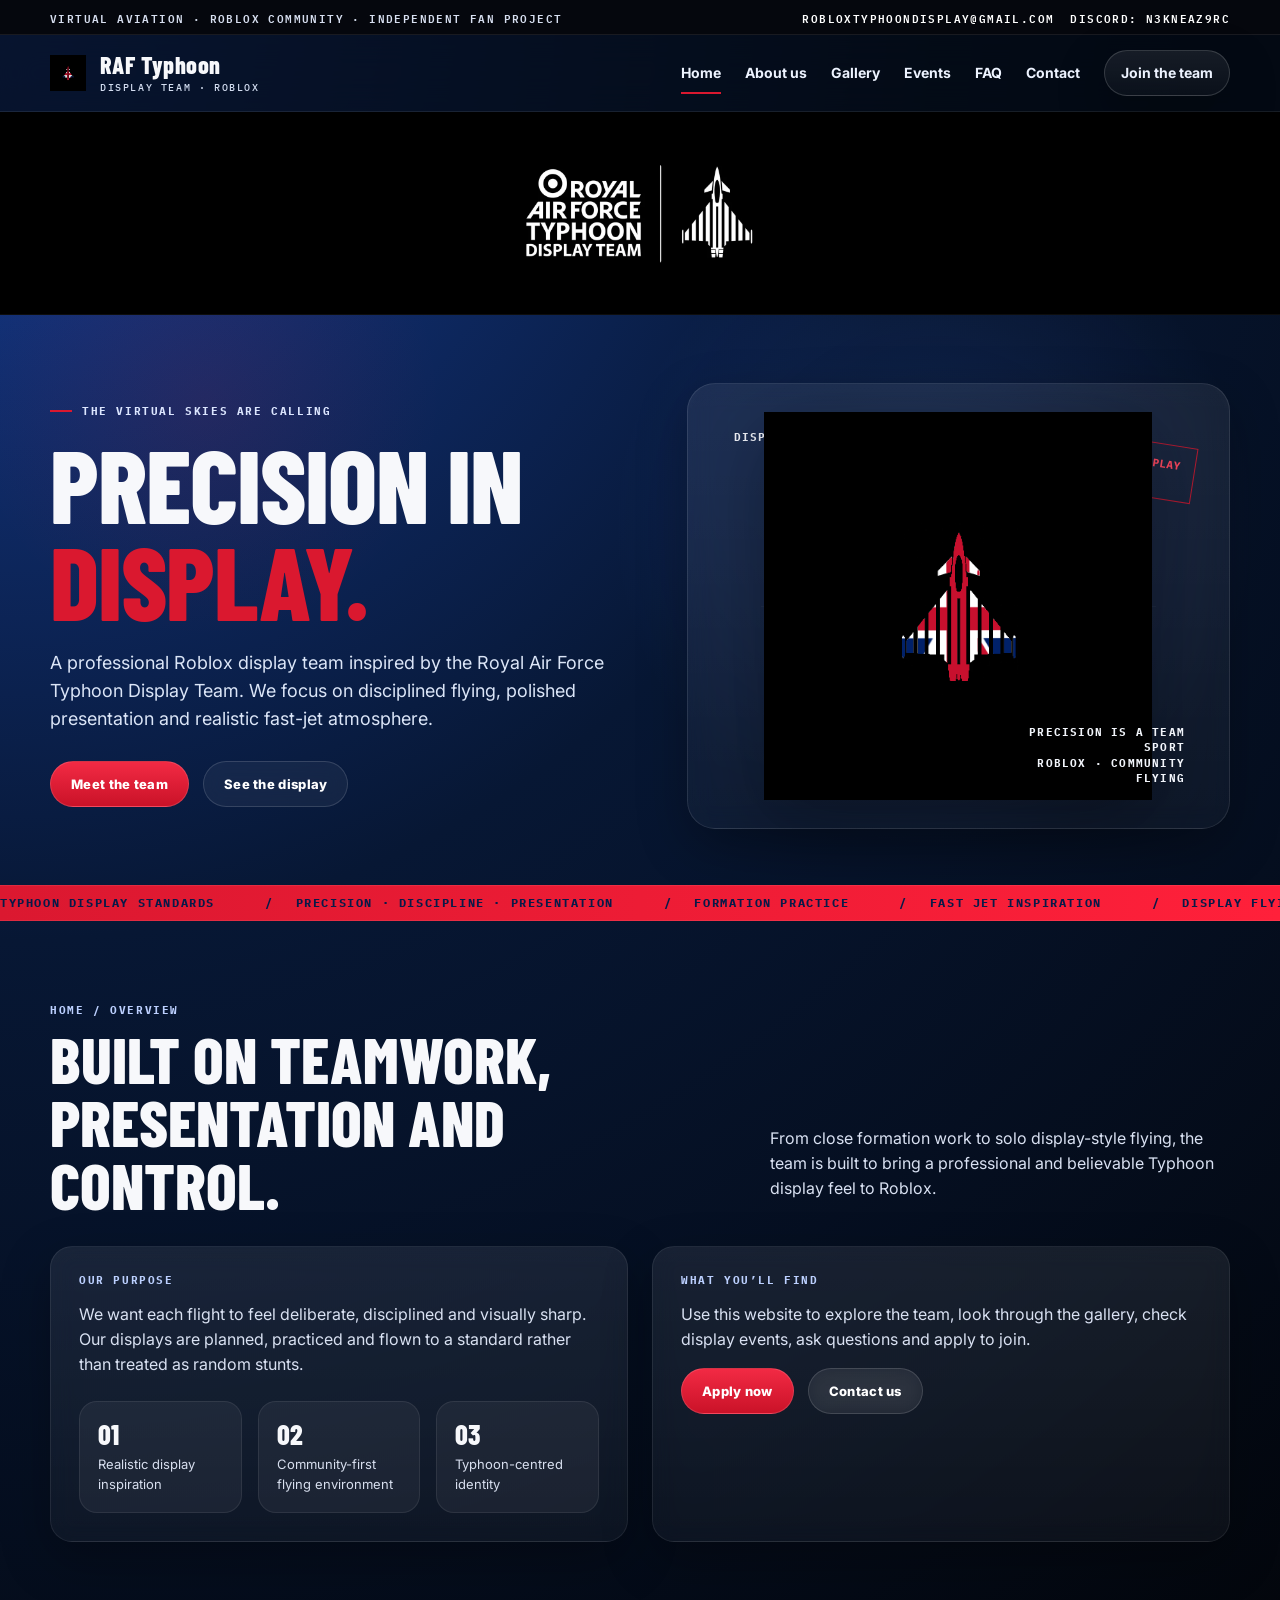
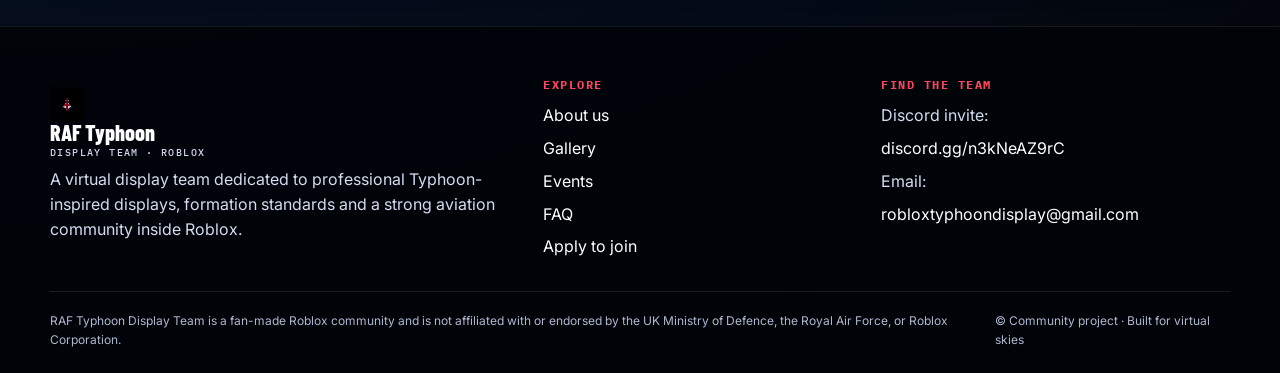
==== commit b56cbb3b: "Add files via upload" ====
--- a/index.html
+++ b/index.html
@@ -1,119 +1,53 @@
-<!doctype html><html lang="en"><head><meta charset="utf-8"><meta name="viewport" content="width=device-width,initial-scale=1"><meta name="theme-color" content="#062566"><meta name="description" content="Unofficial Roblox RAF Typhoon Display Team — virtual aviation flying displays, gallery, events and community."><title>Home | RAF Typhoon Display Team</title><link rel="preconnect" href="https://fonts.googleapis.com"><link rel="preconnect" href="https://fonts.gstatic.com" crossorigin><link href="https://fonts.googleapis.com/css2?family=Anton&family=DM+Sans:wght@400;500;600;700;800&family=IBM+Plex+Mono:wght@400;500;600;700&display=swap" rel="stylesheet"><style>
-:root{--navy:#072568;--navy-deep:#052160;--red:#df1d2d;--paper:#f6f7fa;--ink:#0a2868;--muted:#66717f;--sand:#e9e4da;--line:#d5d2cc;--body:'DM Sans',Arial,sans-serif;--heading:'Anton','Roboto Condensed',Impact,sans-serif;--mono:'IBM Plex Mono',monospace}
-*{box-sizing:border-box}html{scroll-behavior:smooth}body{margin:0;background:var(--paper);font-family:var(--body);color:var(--ink);font-size:14px;-webkit-font-smoothing:antialiased}a{color:inherit}button,input,textarea,select{font:inherit}button,a{-webkit-tap-highlight-color:transparent}button{cursor:pointer}img{display:block;max-width:100%}h1,h2,h3,p{margin-top:0}.container{width:min(1080px,calc(100% - 56px));margin-inline:auto}.wide{max-width:1470px;width:calc(100% - 80px);margin:auto}.topline{background:var(--navy);color:#e7efff}.topline .wide{min-height:25px;display:flex;align-items:center;justify-content:space-between;font:500 9px/1.3 var(--mono);letter-spacing:1.3px}.site-header{background:var(--paper);color:#17263b;position:relative;z-index:30;box-shadow:0 1px 0 #0000000c}.header-inner{display:flex;justify-content:space-between;align-items:center;min-height:66px;gap:28px}.site-brand,.footer-brand{display:flex;align-items:center;text-decoration:none;gap:9px;flex-shrink:0}.site-brand img{width:35px;height:49px;object-fit:contain}.site-brand strong,.footer-brand strong{display:block;color:var(--navy);font:400 15px/1.15 var(--heading);letter-spacing:.2px}.site-brand small,.footer-brand small{display:block;margin-top:4px;color:#404e63;font:500 7px/1.4 var(--mono);letter-spacing:1.35px;white-space:nowrap}.site-header nav{display:flex;align-items:center;gap:26px}.site-header nav>a{font-size:11px;font-weight:700;text-decoration:none;color:#404a5a;white-space:nowrap;position:relative;transition:color .2s}.site-header nav>a:not(.join-btn)::after{content:'';position:absolute;bottom:-13px;height:2px;background:var(--red);left:0;width:0;transition:width .2s}.site-header nav>a.active:not(.join-btn),.site-header nav>a:hover{color:var(--red)}.site-header nav>a.active:not(.join-btn)::after,.site-header nav>a:not(.join-btn):hover::after{width:100%}.site-header nav>a.join-btn{background:var(--red);color:#082052;padding:11px 15px;font-size:11px;display:flex;gap:13px;align-items:center;min-height:38px;transition:background .2s,transform .2s}.site-header nav>a.join-btn:hover,.button.red:hover{background:#f12c3e;transform:translateY(-2px);color:#061c46}.menu-toggle{display:none;background:transparent;border:0;width:43px;height:43px;padding:11px}.menu-toggle span{display:block;height:2px;background:var(--navy);margin:5px 0}.banner-band{height:276px;background:#000;display:flex;justify-content:center;align-items:center;overflow:hidden}.banner-inner{height:100%;width:100%;display:flex;align-items:center;justify-content:center}.banner-inner img{width:930px;max-width:none;height:auto;max-height:100%;object-fit:contain}.hero-home{background:radial-gradient(ellipse at 65% 66%,#073477 0%,var(--navy) 61%);color:#fff;overflow:hidden}.hero-inner{min-height:477px;display:grid;grid-template-columns:1fr 1.09fr;align-items:center;gap:30px;position:relative;padding:66px 0 80px}.eyebrow{font:500 10px/1.3 var(--mono);letter-spacing:2px;color:#627999;display:flex;align-items:center;gap:12px;text-transform:uppercase}.eyebrow::before{content:'';height:2px;width:22px;background:var(--red);flex:none}.hero-kicker{color:#d3dcf1}.hero-copy{position:relative;z-index:1}.hero-copy h1{font:400 clamp(64px,6.7vw,104px)/.99 var(--heading);margin:26px 0 20px;letter-spacing:-1.5px}.hero-copy h1 span{color:var(--red)}.hero-copy p{max-width:386px;color:#d4dbea;font-size:14px;line-height:1.65;margin-bottom:28px}.button-group{display:flex;align-items:center;gap:10px;flex-wrap:wrap}.button{border:1px solid transparent;display:inline-flex;align-items:center;justify-content:space-between;gap:20px;min-height:39px;padding:11px 17px;font:800 11px/1.3 var(--body);text-decoration:none;transition:transform .2s,background .2s,color .2s;white-space:nowrap}.button.red{background:var(--red);color:#071d4e}.button.outline{color:#fff;background:transparent;border-color:#7289a5}.button.outline:hover{border-color:#fff;background:#ffffff14}.button.pale-btn{background:var(--paper);color:var(--navy);min-width:164px}.button.pale-btn:hover{transform:translateY(-2px);background:#fff}.hero-art{position:relative;width:100%;aspect-ratio:1.15;display:flex;align-items:center;justify-content:center;isolation:isolate}.radar{position:absolute;border:1px solid #ffffff19;border-radius:50%;left:50%;top:50%;transform:translate(-50%,-50%);z-index:-1}.radar-1{width:89%;aspect-ratio:1}.radar-2{width:67%;aspect-ratio:1}.radar-3{width:42%;aspect-ratio:1}.radar-line{position:absolute;background:#ffffff16;z-index:-1}.radar-line.x{width:89%;height:1px;top:50%}.radar-line.y{height:89%;width:1px;left:50%}.hero-art img{width:117%;max-width:none;transform:translate(-1%,4%);filter:drop-shadow(0 16px 28px #00184130);animation:aircraft-hover 5s ease-in-out infinite}.art-note{position:absolute;font:600 10px/1.4 var(--mono);letter-spacing:.6px;color:#bfcae2}.note-left{top:25%;left:3%;color:#cfdaed}.note-left::first-letter{color:var(--red)}.note-right{top:22%;right:1%;border:1px solid #ae2338;color:#b23747;transform:rotate(10deg);padding:12px 17px}.note-bottom{bottom:10%;right:0}.ticker{background:var(--red);color:var(--navy);overflow:hidden;white-space:nowrap;height:38px;display:flex;align-items:center}.ticker div{font:600 12px var(--mono);letter-spacing:1.1px;min-width:max-content;animation:ticker-move 45s linear infinite}.ticker b{padding:0 17px;font-weight:700}.light-section{background:var(--paper);color:var(--ink)}.home-intro{padding:86px 0 92px}.intro-head{display:flex;align-items:flex-end;justify-content:space-between;gap:40px;margin-bottom:30px}.intro-head h2{font:400 clamp(35px,4.1vw,60px)/1.13 var(--heading);margin:15px 0 0;letter-spacing:-.4px}.intro-head>p{max-width:320px;font-size:15px;color:var(--muted);line-height:1.65;margin:0 0 5px}.feature-grid{display:grid;grid-template-columns:1.5fr 1fr;gap:14px}.feature-card{display:block;position:relative;min-height:209px;padding:32px 28px;text-decoration:none}.feature-card.dark{background:#1c334a;color:#fff}.feature-card.pale{background:#e3eaf3;color:var(--navy)}.card-overline{font:600 10px var(--mono);letter-spacing:1.2px;color:var(--red)}.feature-card h3{font:400 24px/1.15 var(--heading);margin:16px 0 12px}.feature-card p{font-size:13px;line-height:1.66;max-width:330px;color:#c8d3dc;margin:0}.feature-card.pale p{color:#687488}.feature-card .arrow{position:absolute;right:28px;bottom:20px;color:var(--red);font-size:27px;transition:transform .2s}.feature-card:hover .arrow{transform:translateX(7px)}.value-strip{display:grid;grid-template-columns:repeat(3,1fr);margin-top:14px;padding:23px 0 22px;border-top:1px solid var(--line);border-bottom:1px solid var(--line)}.value-strip strong{font:400 27px var(--heading);display:block}.value-strip small{display:block;font:500 9px var(--mono);color:#647187;letter-spacing:1.3px;margin-top:4px}.red-cta{background:var(--red);color:#fff;padding:49px 0 47px}.cta-inner{display:flex;align-items:center;justify-content:space-between;gap:28px}.red-cta h2{font:400 clamp(32px,4vw,48px)/1.05 var(--heading);margin:0 0 10px}.red-cta p{font-size:14px;margin:0;color:#fce1e3}.site-footer{background:var(--navy);color:#dce6f9;padding:44px 0 20px}.footer-main{display:grid;grid-template-columns:1.4fr .8fr 1fr;gap:9%;padding-bottom:42px}.footer-brand img{object-fit:contain;width:35px;height:45px}.footer-brand strong{color:#fff;font-size:16px}.footer-brand small{color:#dce7f4}.footer-about p,.footer-find p{font-size:12px;line-height:1.8;margin:4px 0;color:#c9d8f1}.footer-links,.footer-find{display:flex;flex-direction:column;align-items:flex-start;gap:10px}.footer-links h3,.footer-find h3{font:600 11px/1.3 var(--mono);color:#ff2840;letter-spacing:1.5px;margin:3px 0 5px}.footer-links a{font-size:12px;text-decoration:none;color:#edf2fc}.footer-links a:hover{color:#ff3450}.footer-find a{color:#ff2d48;font:500 11px/1.4 var(--mono);text-decoration:underline;text-underline-offset:2px;overflow-wrap:anywhere}.footer-find p{margin:0}.footer-bottom{display:grid;grid-template-columns:1fr 170px;gap:25px;align-items:start;border-top:1px solid #ffffff2a;padding-top:19px}.footer-bottom p,.footer-bottom span{color:#a6bce2;font-size:9px;line-height:1.7;margin:0}.page-hero{background:var(--navy);overflow:hidden;color:#fff}.page-hero-inner{position:relative;min-height:301px;display:flex;align-items:center;padding-top:35px;padding-bottom:45px}.page-hero-copy{z-index:1;position:relative;max-width:100%}.page-hero .eyebrow{color:#617da6}.page-hero h1{font:400 clamp(52px,6.3vw,88px)/1.07 var(--heading);letter-spacing:-.5px;margin:24px 0 9px}.page-hero p{font-size:14px;max-width:510px;line-height:1.75;color:#d3dced;margin-bottom:0}.ghost-no{position:absolute;right:-7px;bottom:-40px;font:400 245px/.9 var(--heading);color:#ffffff06;pointer-events:none}.content-section{padding:64px 0 85px;min-height:280px}.content-cols{max-width:960px;display:grid;grid-template-columns:.96fr 1fr;gap:65px;align-items:start}.content-cols h2{font:400 clamp(38px,4vw,62px)/1.08 var(--heading);margin:17px 0 3px}.content-cols p{font-size:14px;line-height:1.82;color:var(--muted);margin:0 0 12px}.content-cols>.standards{background:var(--navy);color:#fff;padding:30px 28px 28px}.standards h3{font:400 28px var(--heading);margin:0 0 16px}.standards>div{border-top:1px solid #ffffff38;display:grid;grid-template-columns:32px 1fr;gap:12px;padding:18px 0 17px}.standards>div>span{font:12px var(--mono);color:#c2d2e8;margin-top:3px}.standards strong{font:400 16px var(--heading);color:#fff}.standards p{color:#b8cce4;font-size:12px;line-height:1.7;margin:6px 0 0}.content-cols .button{margin-top:11px}.narrow{max-width:960px}.notice{background:#eaf0f6;border-left:3px solid var(--red);padding:17px 18px;color:#5d6d84;font-size:12px;line-height:1.75;margin-bottom:25px}.gallery-layout{display:grid;grid-template-columns:1fr .75fr;grid-auto-flow:dense;gap:14px}.gallery-tile{position:relative;display:block;text-align:left;min-height:248px;border:0;padding:0;background:linear-gradient(130deg,#d41b31,#173d70);overflow:hidden;color:#fff;cursor:zoom-in}.gallery-tile.large{min-height:260px}.gallery-tile img{position:absolute;inset:0;width:100%;height:100%;object-fit:contain;transform:scale(1.02);transition:transform .4s}.gallery-tile:hover img{transform:scale(1.09)}.gallery-tile:focus-visible{outline:3px solid var(--red);outline-offset:3px}.gallery-tile.tile-photo{background:linear-gradient(135deg,#a7b3c7 0%,#6c92ac 42%,#122f60 100%)}.tile-photo-scene{position:absolute;inset:0;overflow:hidden;background:radial-gradient(ellipse at 50% 100%,#e4eff6 0%,#6884a3 45%,#28354e 100%)}.tile-photo-scene img{inset:0;width:100%;height:100%;object-fit:contain;transform:rotate(-9deg) scale(1.08)}.gallery-tile:hover .tile-photo-scene img{transform:rotate(-9deg) scale(1.16)}.tile-rose{background:linear-gradient(155deg,#e3243e,#e4e4e8 51%,#102a60)}.tile-blue{background:linear-gradient(135deg,#ecedf2,#2f5d9d 68%,#091d49)}.tile-purple{background:linear-gradient(145deg,#e41a33,#311c4b 40%,#124c85 83%)}.tile-dusk{background:linear-gradient(135deg,#d8e1ee,#6a94c4 62%,#793c59)}.gallery-tile::after{content:'';position:absolute;left:-15%;top:22%;height:1px;width:130%;transform:rotate(-14deg);background:#ffffff60}.gallery-shade{position:absolute;inset:25% 0 0;background:linear-gradient(transparent,#061d49c9);pointer-events:none}.tile-caption{position:absolute;left:18px;bottom:17px;right:14px;display:flex;flex-direction:column;gap:5px}.tile-caption small{font:700 10px var(--mono);letter-spacing:.4px;color:#fff}.tile-caption strong{font:400 24px/1.05 var(--heading)}.tile-caption>span{font:500 11px/1.45 var(--body)}.event-list article{display:grid;grid-template-columns:130px 1fr auto;gap:21px;align-items:center;border-top:1px solid var(--line);padding:25px 0}.event-list article:last-child{border-bottom:1px solid var(--line)}.event-date{color:#c52a35;font:500 11px/1.3 var(--mono);letter-spacing:.8px}.event-list h2{font:400 21px var(--heading);margin:0 0 5px}.event-list p{font-size:12px;line-height:1.6;color:#707a87;margin:0}.event-tag{border:1px solid #c5bfb8;padding:8px 10px;color:#75808b;font:500 9px var(--mono);letter-spacing:.5px;white-space:nowrap}.faq-wrap{max-width:780px}.faq-list{border-top:1px solid var(--line)}.faq-list details{border-bottom:1px solid var(--line)}.faq-list summary{list-style:none;cursor:pointer;display:flex;justify-content:space-between;gap:20px;align-items:center;font:400 18px var(--heading);padding:20px 0}.faq-list summary::-webkit-details-marker{display:none}.faq-list summary::after{content:'+';font:600 17px var(--mono);color:#c62234}.faq-list details[open] summary::after{content:'−'}.faq-list details p{font-size:13px;color:#6a7482;line-height:1.8;margin:0 0 20px;max-width:680px}.form-cols{grid-template-columns:.82fr 1.2fr;gap:52px}.compact-title{font-size:31px!important;line-height:1.12!important;margin:0 0 13px!important}.form-cols>div>p{font-size:12.5px;line-height:1.8;margin-bottom:0}.form-cols>div>p+p{margin-top:0}.form-cols .notice{margin-top:10px}.form-card{background:var(--sand);padding:30px}.form-card label{font:500 9px var(--mono);letter-spacing:1.15px;color:#52677d;display:flex;flex-direction:column;gap:7px;margin-bottom:28px}.form-two{display:grid;grid-template-columns:repeat(2,minmax(0,1fr));gap:16px}.form-card input,.form-card select,.form-card textarea{background:#f8f6f1;border:1px solid #cfc9c0;border-radius:0;outline:0;color:#1a3262;font:13px/1.5 var(--body);width:100%;padding:11px 12px;min-height:41px;resize:vertical;letter-spacing:0}.form-card input::placeholder,.form-card textarea::placeholder{color:#8b9ab1}.form-card input:focus,.form-card select:focus,.form-card textarea:focus{border-color:var(--red);box-shadow:0 0 0 1px var(--red)}.form-card .button{margin:0}.form-card .form-outline{border-color:#b3b1ae;background:transparent;color:var(--navy)}.form-note{font-size:10px!important;line-height:1.6!important;color:#78818b!important;margin:14px 0 0!important}.form-feedback{color:var(--navy)!important;font-size:12px!important;margin:12px 0 0!important;min-height:1px}.contact-lines{display:flex;align-items:flex-start;flex-direction:column;gap:5px;margin-top:1px}.contact-lines strong{color:#68717b;font-size:12px}.red-link,.contact-lines a{font:500 11px/1.4 var(--mono);color:#b71e32;text-decoration:underline;text-underline-offset:2px}.contact-lines .red-link{margin:2px 0}.form-cols .notice{margin-top:12px}.lightbox{background:#091b3a;border:1px solid #ffffff40;color:#fff;max-width:min(90vw,980px);width:900px;padding:20px;box-shadow:0 30px 100px #0008}.lightbox::backdrop{background:#000d}.lightbox img{width:100%;max-height:65vh;min-height:220px;object-fit:contain;background:linear-gradient(135deg,#cc2039,#122a5c)}.lightbox-close{position:absolute;right:22px;top:22px;background:#db1f35;border:0;color:#fff;font-size:30px;width:44px;height:44px;z-index:2}.lightbox-copy{padding:13px 0 0}.lightbox-copy h3{font:400 25px var(--heading);margin:4px 0}.lightbox-copy p{color:#c5d3e9;margin:0 0 5px}.error-page{min-height:90vh;display:grid;place-content:center;text-align:center;justify-items:center;gap:20px;background:var(--navy);color:#fff}.error-page h1{font:400 54px var(--heading);margin:0}.error-page p{margin:0}
-@keyframes aircraft-hover{0%,100%{transform:translate(-1%,3%)}50%{transform:translate(-1%,0%)}}@keyframes ticker-move{from{transform:translateX(0)}to{transform:translateX(-25%)}}
-@media (max-width:1050px){.container{width:min(1080px,calc(100% - 42px))}.site-header nav{gap:16px}.hero-copy h1{font-size:clamp(61px,8vw,99px)}.content-cols{gap:36px}.hero-inner{min-height:450px}}
-@media (max-width:780px){.wide{width:calc(100% - 32px)}.topline .wide span:last-child{display:none}.container{width:calc(100% - 40px)}.site-header .header-inner{min-height:65px}.menu-toggle{display:block}.site-header nav{display:none;position:absolute;top:100%;left:0;right:0;flex-direction:column;align-items:stretch;gap:0;padding:15px 20px 24px;background:var(--paper);border-top:1px solid var(--line);box-shadow:0 20px 30px #001b4120}.site-header nav.open{display:flex}.site-header nav>a{font-size:13px;padding:14px 10px;border-bottom:1px solid #e1e4e9}.site-header nav>a:not(.join-btn)::after{bottom:0}.site-header nav>a.join-btn{margin-top:15px;justify-content:space-between}.banner-band{height:205px}.banner-inner img{width:700px}.hero-inner{display:flex;flex-direction:column;align-items:stretch;padding:65px 0 18px;gap:5px}.hero-copy h1{font-size:clamp(59px,12vw,89px)}.hero-copy p{max-width:540px}.hero-art{width:min(100%,540px);align-self:center;aspect-ratio:1.55}.hero-art img{width:115%}.art-note{font-size:9px}.note-bottom{bottom:0}.home-intro{padding:65px 0}.intro-head{display:block}.intro-head>p{max-width:500px;margin-top:18px}.feature-grid{grid-template-columns:1fr 1fr}.footer-main{grid-template-columns:1fr 1fr;gap:38px}.footer-about{grid-column:1/-1}.page-hero-inner{min-height:265px}.page-hero h1{font-size:clamp(45px,8vw,75px)}.ghost-no{font-size:190px}.content-cols{grid-template-columns:1fr}.content-cols>.standards{width:100%}.form-cols{grid-template-columns:1fr}.content-section{padding:52px 0 66px}.gallery-layout{grid-template-columns:1fr 1fr}.gallery-tile.large{min-height:245px}}
-@media (max-width:540px){.container{width:calc(100% - 32px)}.topline .wide{font-size:8px}.banner-band{height:165px}.banner-inner img{width:560px;max-width:none}.site-brand strong{font-size:14px}.site-brand small{font-size:6.8px}.hero-inner{padding-top:51px}.hero-copy h1{font-size:clamp(48px,13.6vw,69px);line-height:1.07;letter-spacing:-.5px}.hero-copy p{font-size:13px}.hero-art{aspect-ratio:1.34;margin-top:10px}.note-right{right:0;top:15%;padding:6px;font-size:7px}.note-left,.note-bottom{font-size:7px}.ticker{height:34px}.ticker div{font-size:10px}.eyebrow{font-size:8px;letter-spacing:1.4px}.intro-head h2{font-size:40px}.feature-grid{grid-template-columns:1fr}.feature-card{min-height:200px}.value-strip strong{font-size:22px}.value-strip small{font-size:7px;letter-spacing:.4px}.red-cta{padding:38px 0}.cta-inner{align-items:flex-start;flex-direction:column}.red-cta h2{font-size:37px}.footer-main{grid-template-columns:1fr;gap:29px}.footer-about{grid-column:auto}.footer-links,.footer-find{gap:9px}.footer-bottom{grid-template-columns:1fr;gap:12px}.page-hero-inner{min-height:265px}.page-hero h1{font-size:clamp(42px,12vw,65px)}.page-hero p{font-size:12px}.ghost-no{font-size:145px;bottom:-15px}.content-cols h2{font-size:42px}.compact-title{font-size:29px!important}.form-two{grid-template-columns:1fr;gap:0}.form-card{padding:22px}.form-card label{margin-bottom:20px}.gallery-layout{grid-template-columns:1fr}.gallery-tile,.gallery-tile.large{min-height:260px}.event-list article{grid-template-columns:1fr;gap:10px;padding:19px 0}.event-date br{display:none}.event-tag{width:max-content}.faq-list summary{font-size:16px}.button-group{gap:8px}.form-card .button-group{flex-direction:column;align-items:stretch}.form-card .button-group .button{width:100%}}
-@media (prefers-reduced-motion:reduce){*,*::before,*::after{scroll-behavior:auto!important;animation:none!important;transition:none!important}}
-
-</style><link rel="icon" type="image/png" href="[data-uri]"></head><body data-page="home"><div class="topline"><div class="wide"><span>VIRTUAL AVIATION · BUILT IN ROBLOX</span><span>INDEPENDENT FAN COMMUNITY</span></div></div>
-<header class="site-header"><div class="container header-inner"><a class="site-brand" href="index.html" aria-label="RAF Typhoon Display Team home"><img src="[data-uri]" alt="" width="46" height="58"><span><strong>RAF TYPHOON</strong><small>DISPLAY TEAM · ROBLOX</small></span></a><button class="menu-toggle" type="button" aria-expanded="false" aria-controls="main-navigation" aria-label="Open navigation"><span></span><span></span><span></span></button><nav id="main-navigation" aria-label="Main navigation"><a href="about-us.html" class="" >About us</a><a href="gallery.html" class="" >Gallery</a><a href="events.html" class="" >Events</a><a href="faq.html" class="" >FAQ</a><a href="contact-us.html" class="" >Contact</a><a class="join-btn " href="apply.html">Join the team <span aria-hidden="true">→</span></a></nav></div></header><main id="main"><section class="banner-band"><div class="banner-inner"><img src="[data-uri]" alt="Royal Air Force Typhoon Display Team styled wordmark and Typhoon silhouette, supplied team artwork"></div></section>
-<section class="hero-home"><div class="container hero-inner"><div class="hero-copy"><div class="eyebrow hero-kicker">THE VIRTUAL SKIES ARE CALLING</div><h1>BUILT FOR<br><span>THE BREAK.</span></h1><p>A close-knit crew. One unmistakable silhouette. We bring the Typhoon to life through sharp formation flying and shared ambition in Roblox.</p><div class="button-group"><a class="button red" href="about-us.html">Meet the team <span>→</span></a><a class="button outline" href="gallery.html">See the display <span>↘</span></a></div></div><div class="hero-art"><div class="radar radar-1"></div><div class="radar radar-2"></div><div class="radar radar-3"></div><div class="radar-line x"></div><div class="radar-line y"></div><span class="art-note note-left">● FORMATION: READY</span><span class="art-note note-right">VIRTUAL<br>FLIGHT<br>CREW</span><img src="[data-uri]" alt="Illustration of a Typhoon-inspired display aircraft"><span class="art-note note-bottom">PRECISION IS A TEAM SPORT<br>ROBLOX · COMMUNITY FLIGHT</span></div></div></section>
-<div class="ticker" aria-hidden="true"><div>HOLD THE LINE <b>/</b> FLY AS ONE <b>/</b> MAKE THE MOMENT COUNT <b>/</b> HOLD THE LINE <b>/</b> FLY AS ONE <b>/</b> MAKE THE MOMENT COUNT <b>/</b> HOLD THE LINE <b>/</b> FLY AS ONE <b>/</b> MAKE THE MOMENT COUNT <b>/</b></div></div>
-<section class="home-intro light-section"><div class="container"><div class="intro-head"><div><div class="eyebrow">WHAT WE'RE ABOUT</div><h2>MORE THAN A FORMATION.</h2></div><p>We're here for the buzz of a clean pass — and the people who make it possible.</p></div><div class="feature-grid"><a class="feature-card dark" href="about-us.html"><span class="card-overline">01 / THE CRAFT</span><h3>PRECISION, LEARNED TOGETHER.</h3><p>Formation flying is a conversation. We practise spacing, timing and trust until every turn feels like one shared decision.</p><span class="arrow">→</span></a><a class="feature-card pale" href="apply.html"><span class="card-overline">02 / THE PEOPLE</span><h3>ROOM TO FIND YOUR PLACE.</h3><p>New to the runway or already flying? A good team makes space to learn, contribute and belong.</p><span class="arrow">→</span></a></div><div class="value-strip"><div><strong>ONE</strong><small>SHARED FLIGHT LINE</small></div><div><strong>ALL IN</strong><small>EVERY PRACTICE COUNTS</small></div><div><strong>ROBLOX</strong><small>OUR VIRTUAL AIRSPACE</small></div></div></div></section>
-<section class="red-cta"><div class="container cta-inner"><div><h2>THERE'S A PLACE IN THE<br>LINE FOR YOU.</h2><p>Curiosity first. Commitment next. We'll take it from there.</p></div><a class="button pale-btn" href="apply.html">Start an application <span>→</span></a></div></section></main><footer class="site-footer"><div class="container"><div class="footer-main"><div class="footer-about"><a class="footer-brand" href="index.html"><img src="[data-uri]" alt="" width="32" height="45"><span><strong>RAF TYPHOON</strong><small>DISPLAY TEAM · ROBLOX</small></span></a><p>A community of virtual pilots bringing precision, teamwork and a little theatre to the skies of Roblox.</p></div><div class="footer-links"><h3>EXPLORE</h3><a href="about-us.html">About us</a><a href="gallery.html">Gallery</a><a href="events.html">Events</a><a href="faq.html">FAQ</a><a href="apply.html">Apply to join</a></div><div class="footer-find"><h3>FIND THE TEAM</h3><p>Visit our community Discord. Roblox group details will be added once confirmed.</p><a href="https://discord.gg/n3kNeAZ9rC" target="_blank" rel="noopener noreferrer">Discord invite ↗</a><a href="contact-us.html">Roblox group — awaiting official URL</a></div></div><div class="footer-bottom"><p>RAF Typhoon Display Team is a fan-made Roblox community and is not affiliated with or endorsed by the UK Ministry of Defence, the Royal Air Force, or Roblox Corporation. References and supplied team artwork do not imply official status.</p><span>© Community project · Built for virtual skies</span></div></div></footer><dialog id="lightbox" class="lightbox"><button type="button" class="lightbox-close" aria-label="Close photo">×</button><img src="" alt=""><div class="lightbox-copy"><h3></h3><p></p></div></dialog><script>
+<!doctype html><html lang="en"><head><meta charset="utf-8"><meta name="viewport" content="width=device-width,initial-scale=1"><meta name="theme-color" content="#071734"><title>Home | RAF Typhoon Display Team</title><meta name="description" content="RAF Typhoon Display Team Roblox website"><link rel="preconnect" href="https://fonts.googleapis.com"><link rel="preconnect" href="https://fonts.gstatic.com" crossorigin><link href="https://fonts.googleapis.com/css2?family=Barlow+Condensed:wght@400;600;700;800&family=IBM+Plex+Mono:wght@400;500;700&family=Inter:wght@400;500;600;700;800&display=swap" rel="stylesheet"><style>
+:root{--bg:#04070d;--panel:rgba(255,255,255,.07);--panel-2:rgba(5,21,58,.72);--panel-3:#0a2e78;--ink:#f7f8fb;--muted:#cbd5e6;--blue:#0b2f80;--blue-2:#113a96;--red:#da182f;--line:rgba(255,255,255,.16);--shadow:0 18px 50px rgba(0,0,0,.28);--radius:22px;--radius-sm:14px;--body:'Inter',system-ui,Arial,sans-serif;--display:'Barlow Condensed',Arial,sans-serif;--mono:'IBM Plex Mono',monospace}
+*{box-sizing:border-box}html{scroll-behavior:smooth}body{margin:0;font-family:var(--body);background:radial-gradient(circle at top left,#163d97 0,#071734 40%,#03060c 88%);color:var(--ink);line-height:1.55}a{color:inherit}img{max-width:100%;display:block}button,input,textarea,select{font:inherit}.container{width:min(1180px,calc(100% - 40px));margin:auto}.top-strip{background:#05070d;border-bottom:1px solid rgba(255,255,255,.08);color:#d7dff0}.top-strip .container{display:flex;align-items:center;justify-content:space-between;gap:16px;min-height:34px;font:600 11px/1 var(--mono);letter-spacing:1.4px;text-transform:uppercase}.socials{display:flex;gap:16px;flex-wrap:wrap}.socials a{text-decoration:none;color:#fff}.socials a:hover{color:#87aafc}
+header.site-header{position:sticky;top:0;z-index:50;background:rgba(4,7,13,.74);backdrop-filter:blur(16px);border-bottom:1px solid rgba(255,255,255,.08)}.nav-inner{display:flex;align-items:center;justify-content:space-between;gap:20px;min-height:76px}.brand{display:flex;align-items:center;gap:14px;text-decoration:none}.brand img{width:36px;height:36px;object-fit:contain}.brand-title strong{display:block;font:800 24px/1 var(--display);letter-spacing:.4px}.brand-title small{display:block;font:500 10px/1.2 var(--mono);letter-spacing:1.6px;color:#d3ddf0;margin-top:5px;text-transform:uppercase}nav.main-nav{display:flex;align-items:center;gap:24px}nav.main-nav a{text-decoration:none;font-weight:700;font-size:14px;color:#edf3ff;position:relative}nav.main-nav a:not(.nav-cta)::after{content:'';position:absolute;left:0;bottom:-10px;width:0;height:2px;background:var(--red);transition:.2s}nav.main-nav a:hover::after,nav.main-nav a.active::after{width:100%}.nav-cta{border:1px solid rgba(255,255,255,.16);padding:11px 16px;border-radius:999px;background:linear-gradient(180deg,rgba(255,255,255,.08),rgba(255,255,255,.03));box-shadow:var(--shadow)}.nav-cta:hover{background:linear-gradient(180deg,rgba(218,24,47,.95),rgba(164,10,31,.95))}.menu-btn{display:none;background:none;border:0;color:#fff;font-size:28px}
+.banner{background:#000;padding:24px 0 18px;border-bottom:1px solid rgba(255,255,255,.05)}.banner .container{display:flex;justify-content:center}.banner img{max-height:160px;width:auto}
+.hero{padding:68px 0 56px;position:relative;overflow:hidden}.hero::before{content:'';position:absolute;inset:0;background:radial-gradient(circle at 73% 37%,rgba(72,118,235,.17),transparent 32%),radial-gradient(circle at 16% 15%,rgba(218,24,47,.10),transparent 20%)}.hero-grid{position:relative;z-index:1;display:grid;grid-template-columns:1.05fr .95fr;align-items:center;gap:36px}.eyebrow{display:flex;align-items:center;gap:10px;font:700 11px/1 var(--mono);letter-spacing:1.6px;color:#dce6ff;text-transform:uppercase}.eyebrow::before{content:'';width:22px;height:2px;background:var(--red)}.hero h1{font:800 clamp(58px,8vw,122px)/.95 var(--display);text-transform:uppercase;letter-spacing:-1px;margin:18px 0 20px}.hero h1 span{color:var(--red)}.hero p{max-width:560px;font-size:18px;color:#dbe5f7;margin:0 0 28px}.btn-row{display:flex;gap:14px;flex-wrap:wrap}.btn{display:inline-flex;align-items:center;justify-content:center;min-height:46px;padding:0 20px;border-radius:999px;text-decoration:none;font-weight:800;font-size:13px;letter-spacing:.3px;transition:.2s;border:1px solid rgba(255,255,255,.14)}.btn.red{background:linear-gradient(180deg,#f22a44,#ca1228);color:#fff}.btn.red:hover{transform:translateY(-2px);box-shadow:0 14px 30px rgba(218,24,47,.35)}.btn.clear{background:rgba(255,255,255,.05);color:#fff;backdrop-filter:blur(10px)}.btn.clear:hover{background:rgba(255,255,255,.1)}.hero-card{background:linear-gradient(180deg,rgba(255,255,255,.08),rgba(255,255,255,.04));backdrop-filter:blur(12px);border:1px solid rgba(255,255,255,.10);border-radius:28px;box-shadow:var(--shadow);padding:28px;position:relative;min-height:430px;display:flex;align-items:center;justify-content:center}.radar{position:absolute;inset:24px;background:radial-gradient(circle,transparent 16%,rgba(255,255,255,.11) 16.3%,transparent 16.8%,transparent 32%,rgba(255,255,255,.1) 32.3%,transparent 32.8%,transparent 48%,rgba(255,255,255,.08) 48.3%,transparent 48.8%);border-radius:24px;opacity:.45}.radar::before,.radar::after{content:'';position:absolute;background:rgba(255,255,255,.08)}.radar::before{height:1px;left:10%;right:10%;top:50%}.radar::after{width:1px;top:10%;bottom:10%;left:50%}.hero-mark{position:relative;z-index:1;filter:drop-shadow(0 22px 40px rgba(0,0,0,.35));width:min(80%,420px);animation:floaty 6s ease-in-out infinite}.hero-note{position:absolute;z-index:1;font:700 11px/1.4 var(--mono);text-transform:uppercase;letter-spacing:1.2px;color:#f2f5fb}.note-top{top:46px;left:46px}.note-bottom{right:44px;bottom:42px;max-width:180px;text-align:right}.note-stamp{position:absolute;right:34px;top:54px;z-index:1;border:1px solid rgba(218,24,47,.8);color:#ff4960;padding:12px 14px;transform:rotate(9deg);font:700 11px/1.35 var(--mono);text-transform:uppercase}
+.ticker{overflow:hidden;background:linear-gradient(90deg,#db1830,#ff203a);border-top:1px solid rgba(255,255,255,.08);border-bottom:1px solid rgba(255,255,255,.08)}.ticker-track{display:flex;min-width:max-content;animation:slide 30s linear infinite;padding:11px 0;font:700 12px/1 var(--mono);letter-spacing:1.6px;text-transform:uppercase;color:#081a48}.ticker-track span{margin-right:28px}.ticker-track b{margin:0 22px}
+.section{padding:84px 0}.glass{background:linear-gradient(180deg,rgba(255,255,255,.08),rgba(255,255,255,.04));backdrop-filter:blur(12px);border:1px solid rgba(255,255,255,.08);border-radius:var(--radius);box-shadow:var(--shadow)}.section-head{display:flex;justify-content:space-between;gap:32px;align-items:end;margin-bottom:30px}.section-head h2{font:800 clamp(38px,5vw,72px)/.98 var(--display);margin:0;text-transform:uppercase}.section-head p{max-width:460px;color:#d9e1f2}.label{font:700 11px/1 var(--mono);letter-spacing:1.6px;text-transform:uppercase;color:#bcd0ff;margin-bottom:12px}.split{display:grid;grid-template-columns:1fr 1fr;gap:24px}.panel{padding:28px}.panel p{color:#d9e1f2}.facts{display:grid;grid-template-columns:repeat(3,1fr);gap:16px;margin-top:24px}.fact{padding:18px;border-radius:18px;background:rgba(255,255,255,.05);border:1px solid rgba(255,255,255,.08)}.fact strong{display:block;font:800 28px/1 var(--display)}.fact span{display:block;margin-top:6px;color:#d8dfef;font-size:13px}.card-grid{display:grid;grid-template-columns:repeat(3,1fr);gap:20px}.card{padding:24px}.card h3{margin:14px 0 10px;font:800 28px/1 var(--display);text-transform:uppercase}.card p{margin:0;color:#d8e2f3}.gallery-grid{display:grid;grid-template-columns:repeat(3,1fr);gap:18px}.gallery-item{position:relative;overflow:hidden;min-height:220px;border-radius:22px;background:linear-gradient(180deg,rgba(255,255,255,.1),rgba(255,255,255,.04));border:1px solid rgba(255,255,255,.08);padding:18px;display:flex;align-items:end}.gallery-item::before{content:'';position:absolute;inset:0;background:linear-gradient(180deg,rgba(8,24,70,.05),rgba(4,7,13,.55))}.gallery-item .placeholder{position:absolute;inset:0;background:radial-gradient(circle at 20% 20%,rgba(255,255,255,.13),transparent 18%),linear-gradient(135deg,#173c98 0,#091120 46%,#070b14 100%);opacity:1}.gallery-item .lines{position:absolute;inset:0;background:repeating-linear-gradient(115deg,transparent 0 48px,rgba(255,255,255,.04) 48px 52px,transparent 52px 96px)}.gallery-item .caption{position:relative;z-index:1}.gallery-item small{display:block;font:700 11px/1.3 var(--mono);letter-spacing:1.4px;text-transform:uppercase;color:#d0ddf8}.gallery-item b{display:block;margin-top:8px;font:800 24px/1 var(--display);text-transform:uppercase}.list{display:grid;gap:16px}.list-item{padding:22px 24px}.list-item h3{margin:0 0 8px;font:800 24px/1 var(--display);text-transform:uppercase}.list-item p{margin:0;color:#dce4f4}.faq{display:grid;gap:16px} details.glass{padding:0} details summary{list-style:none;cursor:pointer;padding:22px 24px;font-weight:800;text-transform:uppercase;font-family:var(--display);font-size:28px} details summary::-webkit-details-marker{display:none} details .answer{padding:0 24px 22px;color:#dce4f4}
+.form-wrap{display:grid;grid-template-columns:1fr 1fr;gap:24px}.field-grid{display:grid;grid-template-columns:1fr 1fr;gap:16px} .field-grid.single{grid-template-columns:1fr} .field{display:flex;flex-direction:column;gap:8px} label{font-weight:700;font-size:13px;letter-spacing:.2px} input,select,textarea{width:100%;background:rgba(255,255,255,.06);color:#fff;border:1px solid rgba(255,255,255,.13);border-radius:14px;padding:14px 14px;outline:none;transition:.2s} textarea{min-height:140px;resize:vertical} input:focus,select:focus,textarea:focus{border-color:#7fa0ff;box-shadow:0 0 0 3px rgba(127,160,255,.15)} .error{border-color:#ff445c !important;box-shadow:0 0 0 3px rgba(255,68,92,.16)} .error-note{font-size:12px;color:#ff92a0;min-height:16px} .fine-print{font-size:13px;color:#d3dceb} .contact-info{display:grid;gap:14px} .contact-card{padding:20px} .contact-card h3{margin:0 0 8px;font:800 24px/1 var(--display);text-transform:uppercase} .contact-card p{margin:0;color:#dce4f4} .success{margin-top:14px;font-size:14px;color:#bfe8bf}
+footer{padding:52px 0 24px;background:rgba(1,3,7,.88);border-top:1px solid rgba(255,255,255,.08)} .footer-main{display:grid;grid-template-columns:1.2fr .8fr .9fr;gap:28px;margin-bottom:24px} .footer-brand{display:flex;align-items:center;gap:14px;text-decoration:none;margin-bottom:14px} .footer-brand img{width:34px;height:34px} .footer-brand strong{display:block;font:800 22px/1 var(--display)} .footer-brand small{display:block;font:500 10px/1.2 var(--mono);letter-spacing:1.4px;text-transform:uppercase;color:#cfd9ed;margin-top:4px} .footer-col h3{margin:0 0 12px;font:700 12px/1 var(--mono);letter-spacing:1.5px;text-transform:uppercase;color:#ff4460} .footer-col a{display:block;text-decoration:none;margin:8px 0;color:#fff} .footer-col p{margin:0;color:#d3ddf0} .footer-bottom{padding-top:20px;border-top:1px solid rgba(255,255,255,.1);display:flex;justify-content:space-between;gap:20px;color:#aeb9cf;font-size:12px}
+@keyframes slide{from{transform:translateX(0)}to{transform:translateX(-50%)}} @keyframes floaty{0%,100%{transform:translateY(0)}50%{transform:translateY(-10px)}}
+@media (max-width:980px){nav.main-nav{position:fixed;inset:76px 16px auto 16px;display:none;flex-direction:column;align-items:flex-start;background:rgba(4,7,13,.98);border:1px solid rgba(255,255,255,.08);padding:20px;border-radius:22px;box-shadow:var(--shadow)}nav.main-nav.open{display:flex}.menu-btn{display:block}.hero-grid,.split,.form-wrap,.footer-main,.section-head,.card-grid,.gallery-grid,.facts{grid-template-columns:1fr !important;display:grid}.section-head{align-items:start}.hero h1{font-size:74px}.hero-card{min-height:320px}.field-grid{grid-template-columns:1fr}.footer-bottom{flex-direction:column}.brand-title strong{font-size:22px}}
+@media (max-width:640px){.container{width:min(100% - 28px,1180px)}.banner img{max-height:96px}.hero{padding-top:48px}.hero h1{font-size:58px}.hero p{font-size:16px}.btn{width:100%}.hero-note,.note-stamp{display:none}.section{padding:64px 0}details summary{font-size:24px}}
+</style></head><body><div class="top-strip"><div class="container"><div>Virtual aviation · Roblox community · Independent fan project</div><div class="socials"><a href="mailto:robloxtyphoondisplay@gmail.com">robloxtyphoondisplay@gmail.com</a><a href="https://discord.gg/n3kNeAZ9rC" target="_blank" rel="noopener">Discord: n3kNeAZ9rC</a></div></div></div>
+<header class="site-header"><div class="container nav-inner"><a class="brand" href="index.html"><img src="[data-uri]" alt="RAF Typhoon Display Team logo"><span class="brand-title"><strong>RAF Typhoon</strong><small>Display Team · Roblox</small></span></a><button class="menu-btn" aria-label="Toggle menu">☰</button><nav class="main-nav"><a href="index.html" class="active ">Home</a><a href="about-us.html" class=" ">About us</a><a href="gallery.html" class=" ">Gallery</a><a href="events.html" class=" ">Events</a><a href="faq.html" class=" ">FAQ</a><a href="contact-us.html" class=" ">Contact</a><a href="apply.html" class=" nav-cta">Join the team</a></nav></div></header><div class="banner"><div class="container"><img src="[data-uri]" alt="Royal Air Force Typhoon Display Team banner"></div></div><section class="hero"><div class="container hero-grid"><div><div class="eyebrow">The virtual skies are calling</div><h1>Precision in <span>display.</span></h1><p>A professional Roblox display team inspired by the Royal Air Force Typhoon Display Team. We focus on disciplined flying, polished presentation and realistic fast-jet atmosphere.</p><div class="btn-row"><a class="btn red" href="about-us.html">Meet the team</a><a class="btn clear" href="gallery.html">See the display</a></div></div><div class="hero-card"><div class="radar"></div><div class="hero-note note-top">Display status: ready</div><div class="note-stamp">virtual display<br>team</div><img class="hero-mark" src="[data-uri]" alt="RAF themed Typhoon emblem"><div class="hero-note note-bottom">precision is a team sport<br>Roblox · community flying</div></div></div></section><div class="ticker"><div class="ticker-track"><span>Typhoon display standards</span><b>/</b><span>Precision · discipline · presentation</span><b>/</b><span>Formation practice</span><b>/</b><span>Fast jet inspiration</span><b>/</b><span>Display flying with purpose</span><b>/</b><span>Community built around aviation</span><b>/</b><span>Typhoon display standards</span><b>/</b><span>Precision · discipline · presentation</span><b>/</b><span>Formation practice</span><b>/</b><span>Fast jet inspiration</span><b>/</b></div></div>
+<section class="section"><div class="container"><div class="section-head"><div><div class="label">Home / Overview</div><h2>Built on teamwork,<br>presentation and control.</h2></div><p>From close formation work to solo display-style flying, the team is built to bring a professional and believable Typhoon display feel to Roblox.</p></div><div class="split"><div class="glass panel"><div class="label">Our purpose</div><p>We want each flight to feel deliberate, disciplined and visually sharp. Our displays are planned, practiced and flown to a standard rather than treated as random stunts.</p><div class="facts"><div class="fact"><strong>01</strong><span>Realistic display inspiration</span></div><div class="fact"><strong>02</strong><span>Community-first flying environment</span></div><div class="fact"><strong>03</strong><span>Typhoon-centred identity</span></div></div></div><div class="glass panel"><div class="label">What you’ll find</div><p>Use this website to explore the team, look through the gallery, check display events, ask questions and apply to join.</p><div class="btn-row"><a class="btn red" href="apply.html">Apply now</a><a class="btn clear" href="contact-us.html">Contact us</a></div></div></div></div></section><footer><div class="container"><div class="footer-main"><div class="footer-col"><a class="footer-brand" href="index.html"><img src="[data-uri]" alt="RAF Typhoon Display Team logo"><span><strong>RAF Typhoon</strong><small>Display Team · Roblox</small></span></a><p>A virtual display team dedicated to professional Typhoon-inspired displays, formation standards and a strong aviation community inside Roblox.</p></div><div class="footer-col"><h3>Explore</h3><a href="about-us.html">About us</a><a href="gallery.html">Gallery</a><a href="events.html">Events</a><a href="faq.html">FAQ</a><a href="apply.html">Apply to join</a></div><div class="footer-col"><h3>Find the team</h3><p>Discord invite: <a href="https://discord.gg/n3kNeAZ9rC" target="_blank" rel="noopener">discord.gg/n3kNeAZ9rC</a></p><p>Email: <a href="mailto:robloxtyphoondisplay@gmail.com">robloxtyphoondisplay@gmail.com</a></p></div></div><div class="footer-bottom"><span>RAF Typhoon Display Team is a fan-made Roblox community and is not affiliated with or endorsed by the UK Ministry of Defence, the Royal Air Force, or Roblox Corporation.</span><span>© Community project · Built for virtual skies</span></div></div></footer>
+<script>
 'use strict';
 (() => {
-  const menu = document.querySelector('.menu-toggle');
-  const nav = document.querySelector('#main-navigation');
-  if (menu && nav) {
-    menu.addEventListener('click', () => {
-      const next = menu.getAttribute('aria-expanded') !== 'true';
-      menu.setAttribute('aria-expanded', String(next));
-      menu.setAttribute('aria-label', next ? 'Close navigation' : 'Open navigation');
-      nav.classList.toggle('open', next);
+  const menu = document.querySelector('.menu-btn');
+  const nav = document.querySelector('.main-nav');
+  if(menu && nav){menu.addEventListener('click', ()=> nav.classList.toggle('open'));}
+
+  const forms = document.querySelectorAll('form[data-validate]');
+  forms.forEach(form => {
+    const fields = [...form.querySelectorAll('input[required], select[required], textarea[required]')];
+    const validateField = (field) => {
+      let ok = true;
+      if(field.type === 'email') ok = /^[^\s@]+@[^\s@]+\.[^\s@]+$/.test(field.value.trim());
+      else if(field.type === 'checkbox') ok = field.checked;
+      else ok = field.value.trim() !== '';
+      field.classList.toggle('error', !ok);
+      const note = field.parentElement.querySelector('.error-note');
+      if(note) note.textContent = ok ? '' : (field.dataset.error || 'Please fill out this field.');
+      return ok;
+    };
+    fields.forEach(field => {
+      field.addEventListener('input', ()=> validateField(field));
+      field.addEventListener('change', ()=> validateField(field));
     });
-    nav.querySelectorAll('a').forEach(a => a.addEventListener('click', () => {
-      nav.classList.remove('open');
-      menu.setAttribute('aria-expanded', 'false');
-    }));
-  }
-
-  const dialog = document.getElementById('lightbox');
-  if (dialog && typeof dialog.showModal === 'function') {
-    document.querySelectorAll('[data-lightbox]').forEach(tile => {
-      tile.addEventListener('click', () => {
-        const image = tile.querySelector('img');
-        if (!image) return;
-        const enlarged = dialog.querySelector('img');
-        enlarged.src = image.src;
-        enlarged.alt = image.alt;
-        dialog.querySelector('h3').textContent = tile.dataset.lightbox || 'Gallery';
-        dialog.querySelector('p').textContent = tile.dataset.description || '';
-        dialog.showModal();
-      });
+    form.addEventListener('submit', e => {
+      e.preventDefault();
+      const allOk = fields.map(validateField).every(Boolean);
+      const feedback = form.querySelector('.success');
+      if(!allOk){ if(feedback) feedback.textContent = 'Please complete the highlighted fields before sending.'; return; }
+      if(feedback) feedback.textContent = 'Thanks. This website demo has captured the information visually. If you want, I can wire this form to email or Formspree next.';
+      form.reset();
+      fields.forEach(f=>validateField(f));
     });
-    dialog.querySelector('.lightbox-close')?.addEventListener('click', () => dialog.close());
-    dialog.addEventListener('click', evt => { if (evt.target === dialog) dialog.close(); });
-  }
-
-  function fromForm(form) {
-    return Object.fromEntries(new FormData(form).entries());
-  }
-  function draftKey(formId) { return `raf-typhoon-display-team:${formId}:draft:v1`; }
-  function restoreDraft(form) {
-    try {
-      const raw = localStorage.getItem(draftKey(form.id));
-      if (!raw) return;
-      const values = JSON.parse(raw);
-      for (const [key, value] of Object.entries(values)) {
-        const field = form.elements.namedItem(key);
-        if (field && typeof value === 'string') field.value = value;
-      }
-    } catch (error) { /* Storage can be disabled. Forms still work for copying/downloading. */ }
-  }
-  function saveDraft(form) {
-    const values = fromForm(form);
-    try { localStorage.setItem(draftKey(form.id), JSON.stringify(values)); return true; }
-    catch (error) { return false; }
-  }
-  function downloadText(filename, text) {
-    const blob = new Blob([text], {type:'text/plain;charset=utf-8'});
-    const url = URL.createObjectURL(blob);
-    const link = document.createElement('a');
-    link.href = url;
-    link.download = filename;
-    document.body.appendChild(link);
-    link.click();
-    link.remove();
-    setTimeout(() => URL.revokeObjectURL(url), 500);
-  }
-  function prepareDraftText(form, title) {
-    const values = fromForm(form);
-    return [title, 'RAF Typhoon Display Team — Roblox (unofficial)', 'Not submitted through the website', '',
-      ...Object.entries(values).map(([name, value]) => `${name.toUpperCase()}: ${value}`), ''].join('\n');
-  }
-  const contact = document.querySelector('#contact-form');
-  if (contact) {
-    restoreDraft(contact);
-    contact.addEventListener('submit', evt => {
-      evt.preventDefault();
-      if (!contact.reportValidity()) return;
-      const saved = saveDraft(contact);
-      document.querySelector('#contact-feedback').textContent = saved
-        ? 'Message saved on this device. It has NOT been sent to the team.'
-        : 'Browser storage is unavailable. Copy your message somewhere safe; it has NOT been sent.';
-    });
-  }
-  const application = document.querySelector('#apply-form');
-  if (application) {
-    restoreDraft(application);
-    application.addEventListener('submit', evt => {
-      evt.preventDefault();
-      if (!application.reportValidity()) return;
-      const saved = saveDraft(application);
-      document.querySelector('#apply-feedback').textContent = saved
-        ? 'Application draft saved on this device. It has NOT been submitted to the team.'
-        : 'Browser storage is unavailable. Use “Download draft” to keep a copy.';
-    });
-    document.querySelector('#download-application')?.addEventListener('click', () => {
-      if (!application.reportValidity()) return;
-      saveDraft(application);
-      downloadText('raf-typhoon-application-draft.txt', prepareDraftText(application, 'Application draft'));
-      document.querySelector('#apply-feedback').textContent = 'Draft downloaded. It has NOT been submitted.';
-    });
-  }
+  });
 })();
-
-</script></body></html>+</script>
+</body></html>
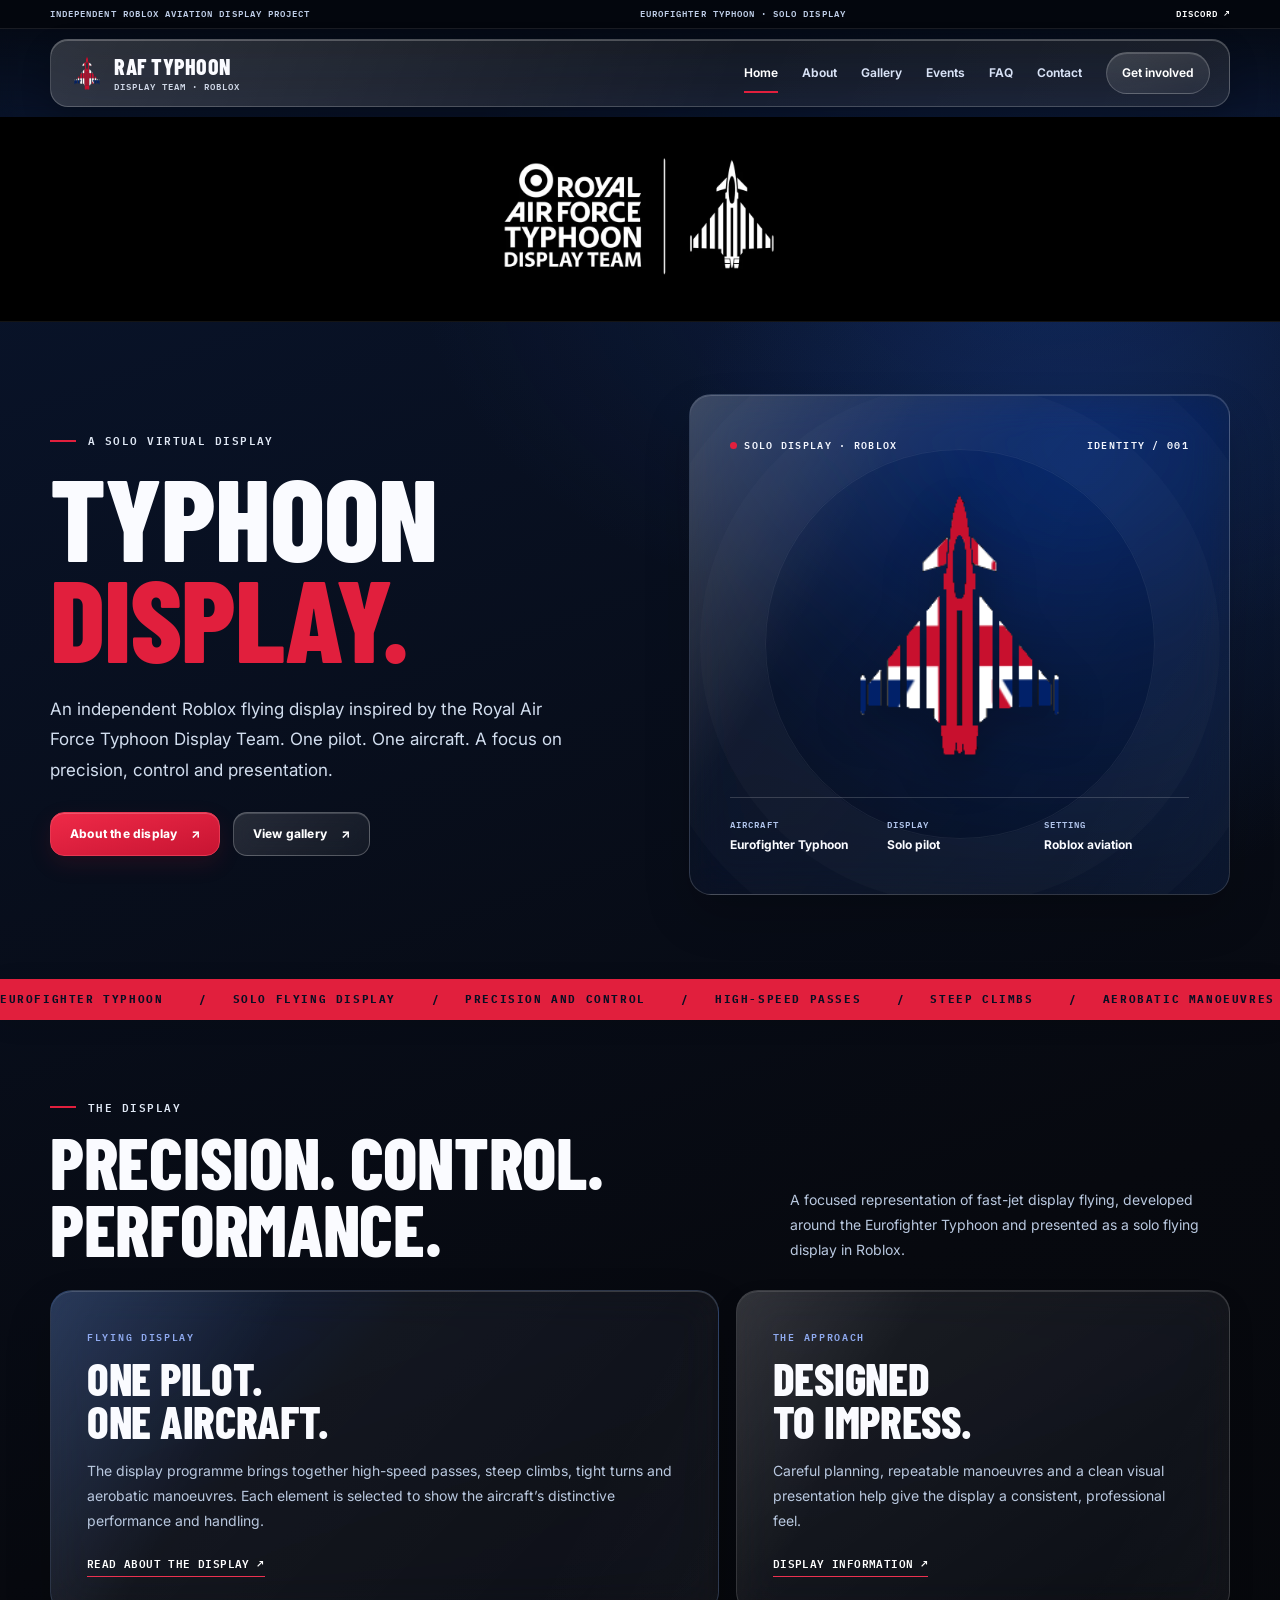
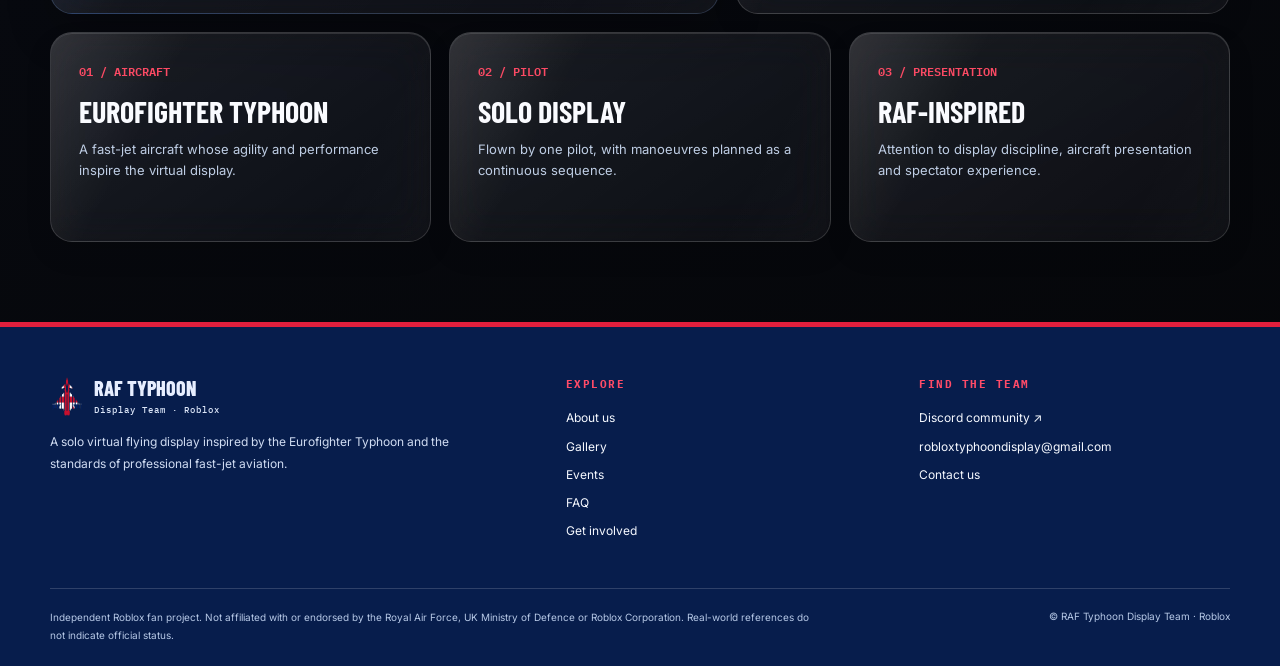
==== commit c217c2ad: "Add files via upload" ====
--- a/index.html
+++ b/index.html
@@ -1,53 +1,43 @@
-<!doctype html><html lang="en"><head><meta charset="utf-8"><meta name="viewport" content="width=device-width,initial-scale=1"><meta name="theme-color" content="#071734"><title>Home | RAF Typhoon Display Team</title><meta name="description" content="RAF Typhoon Display Team Roblox website"><link rel="preconnect" href="https://fonts.googleapis.com"><link rel="preconnect" href="https://fonts.gstatic.com" crossorigin><link href="https://fonts.googleapis.com/css2?family=Barlow+Condensed:wght@400;600;700;800&family=IBM+Plex+Mono:wght@400;500;700&family=Inter:wght@400;500;600;700;800&display=swap" rel="stylesheet"><style>
-:root{--bg:#04070d;--panel:rgba(255,255,255,.07);--panel-2:rgba(5,21,58,.72);--panel-3:#0a2e78;--ink:#f7f8fb;--muted:#cbd5e6;--blue:#0b2f80;--blue-2:#113a96;--red:#da182f;--line:rgba(255,255,255,.16);--shadow:0 18px 50px rgba(0,0,0,.28);--radius:22px;--radius-sm:14px;--body:'Inter',system-ui,Arial,sans-serif;--display:'Barlow Condensed',Arial,sans-serif;--mono:'IBM Plex Mono',monospace}
-*{box-sizing:border-box}html{scroll-behavior:smooth}body{margin:0;font-family:var(--body);background:radial-gradient(circle at top left,#163d97 0,#071734 40%,#03060c 88%);color:var(--ink);line-height:1.55}a{color:inherit}img{max-width:100%;display:block}button,input,textarea,select{font:inherit}.container{width:min(1180px,calc(100% - 40px));margin:auto}.top-strip{background:#05070d;border-bottom:1px solid rgba(255,255,255,.08);color:#d7dff0}.top-strip .container{display:flex;align-items:center;justify-content:space-between;gap:16px;min-height:34px;font:600 11px/1 var(--mono);letter-spacing:1.4px;text-transform:uppercase}.socials{display:flex;gap:16px;flex-wrap:wrap}.socials a{text-decoration:none;color:#fff}.socials a:hover{color:#87aafc}
-header.site-header{position:sticky;top:0;z-index:50;background:rgba(4,7,13,.74);backdrop-filter:blur(16px);border-bottom:1px solid rgba(255,255,255,.08)}.nav-inner{display:flex;align-items:center;justify-content:space-between;gap:20px;min-height:76px}.brand{display:flex;align-items:center;gap:14px;text-decoration:none}.brand img{width:36px;height:36px;object-fit:contain}.brand-title strong{display:block;font:800 24px/1 var(--display);letter-spacing:.4px}.brand-title small{display:block;font:500 10px/1.2 var(--mono);letter-spacing:1.6px;color:#d3ddf0;margin-top:5px;text-transform:uppercase}nav.main-nav{display:flex;align-items:center;gap:24px}nav.main-nav a{text-decoration:none;font-weight:700;font-size:14px;color:#edf3ff;position:relative}nav.main-nav a:not(.nav-cta)::after{content:'';position:absolute;left:0;bottom:-10px;width:0;height:2px;background:var(--red);transition:.2s}nav.main-nav a:hover::after,nav.main-nav a.active::after{width:100%}.nav-cta{border:1px solid rgba(255,255,255,.16);padding:11px 16px;border-radius:999px;background:linear-gradient(180deg,rgba(255,255,255,.08),rgba(255,255,255,.03));box-shadow:var(--shadow)}.nav-cta:hover{background:linear-gradient(180deg,rgba(218,24,47,.95),rgba(164,10,31,.95))}.menu-btn{display:none;background:none;border:0;color:#fff;font-size:28px}
-.banner{background:#000;padding:24px 0 18px;border-bottom:1px solid rgba(255,255,255,.05)}.banner .container{display:flex;justify-content:center}.banner img{max-height:160px;width:auto}
-.hero{padding:68px 0 56px;position:relative;overflow:hidden}.hero::before{content:'';position:absolute;inset:0;background:radial-gradient(circle at 73% 37%,rgba(72,118,235,.17),transparent 32%),radial-gradient(circle at 16% 15%,rgba(218,24,47,.10),transparent 20%)}.hero-grid{position:relative;z-index:1;display:grid;grid-template-columns:1.05fr .95fr;align-items:center;gap:36px}.eyebrow{display:flex;align-items:center;gap:10px;font:700 11px/1 var(--mono);letter-spacing:1.6px;color:#dce6ff;text-transform:uppercase}.eyebrow::before{content:'';width:22px;height:2px;background:var(--red)}.hero h1{font:800 clamp(58px,8vw,122px)/.95 var(--display);text-transform:uppercase;letter-spacing:-1px;margin:18px 0 20px}.hero h1 span{color:var(--red)}.hero p{max-width:560px;font-size:18px;color:#dbe5f7;margin:0 0 28px}.btn-row{display:flex;gap:14px;flex-wrap:wrap}.btn{display:inline-flex;align-items:center;justify-content:center;min-height:46px;padding:0 20px;border-radius:999px;text-decoration:none;font-weight:800;font-size:13px;letter-spacing:.3px;transition:.2s;border:1px solid rgba(255,255,255,.14)}.btn.red{background:linear-gradient(180deg,#f22a44,#ca1228);color:#fff}.btn.red:hover{transform:translateY(-2px);box-shadow:0 14px 30px rgba(218,24,47,.35)}.btn.clear{background:rgba(255,255,255,.05);color:#fff;backdrop-filter:blur(10px)}.btn.clear:hover{background:rgba(255,255,255,.1)}.hero-card{background:linear-gradient(180deg,rgba(255,255,255,.08),rgba(255,255,255,.04));backdrop-filter:blur(12px);border:1px solid rgba(255,255,255,.10);border-radius:28px;box-shadow:var(--shadow);padding:28px;position:relative;min-height:430px;display:flex;align-items:center;justify-content:center}.radar{position:absolute;inset:24px;background:radial-gradient(circle,transparent 16%,rgba(255,255,255,.11) 16.3%,transparent 16.8%,transparent 32%,rgba(255,255,255,.1) 32.3%,transparent 32.8%,transparent 48%,rgba(255,255,255,.08) 48.3%,transparent 48.8%);border-radius:24px;opacity:.45}.radar::before,.radar::after{content:'';position:absolute;background:rgba(255,255,255,.08)}.radar::before{height:1px;left:10%;right:10%;top:50%}.radar::after{width:1px;top:10%;bottom:10%;left:50%}.hero-mark{position:relative;z-index:1;filter:drop-shadow(0 22px 40px rgba(0,0,0,.35));width:min(80%,420px);animation:floaty 6s ease-in-out infinite}.hero-note{position:absolute;z-index:1;font:700 11px/1.4 var(--mono);text-transform:uppercase;letter-spacing:1.2px;color:#f2f5fb}.note-top{top:46px;left:46px}.note-bottom{right:44px;bottom:42px;max-width:180px;text-align:right}.note-stamp{position:absolute;right:34px;top:54px;z-index:1;border:1px solid rgba(218,24,47,.8);color:#ff4960;padding:12px 14px;transform:rotate(9deg);font:700 11px/1.35 var(--mono);text-transform:uppercase}
-.ticker{overflow:hidden;background:linear-gradient(90deg,#db1830,#ff203a);border-top:1px solid rgba(255,255,255,.08);border-bottom:1px solid rgba(255,255,255,.08)}.ticker-track{display:flex;min-width:max-content;animation:slide 30s linear infinite;padding:11px 0;font:700 12px/1 var(--mono);letter-spacing:1.6px;text-transform:uppercase;color:#081a48}.ticker-track span{margin-right:28px}.ticker-track b{margin:0 22px}
-.section{padding:84px 0}.glass{background:linear-gradient(180deg,rgba(255,255,255,.08),rgba(255,255,255,.04));backdrop-filter:blur(12px);border:1px solid rgba(255,255,255,.08);border-radius:var(--radius);box-shadow:var(--shadow)}.section-head{display:flex;justify-content:space-between;gap:32px;align-items:end;margin-bottom:30px}.section-head h2{font:800 clamp(38px,5vw,72px)/.98 var(--display);margin:0;text-transform:uppercase}.section-head p{max-width:460px;color:#d9e1f2}.label{font:700 11px/1 var(--mono);letter-spacing:1.6px;text-transform:uppercase;color:#bcd0ff;margin-bottom:12px}.split{display:grid;grid-template-columns:1fr 1fr;gap:24px}.panel{padding:28px}.panel p{color:#d9e1f2}.facts{display:grid;grid-template-columns:repeat(3,1fr);gap:16px;margin-top:24px}.fact{padding:18px;border-radius:18px;background:rgba(255,255,255,.05);border:1px solid rgba(255,255,255,.08)}.fact strong{display:block;font:800 28px/1 var(--display)}.fact span{display:block;margin-top:6px;color:#d8dfef;font-size:13px}.card-grid{display:grid;grid-template-columns:repeat(3,1fr);gap:20px}.card{padding:24px}.card h3{margin:14px 0 10px;font:800 28px/1 var(--display);text-transform:uppercase}.card p{margin:0;color:#d8e2f3}.gallery-grid{display:grid;grid-template-columns:repeat(3,1fr);gap:18px}.gallery-item{position:relative;overflow:hidden;min-height:220px;border-radius:22px;background:linear-gradient(180deg,rgba(255,255,255,.1),rgba(255,255,255,.04));border:1px solid rgba(255,255,255,.08);padding:18px;display:flex;align-items:end}.gallery-item::before{content:'';position:absolute;inset:0;background:linear-gradient(180deg,rgba(8,24,70,.05),rgba(4,7,13,.55))}.gallery-item .placeholder{position:absolute;inset:0;background:radial-gradient(circle at 20% 20%,rgba(255,255,255,.13),transparent 18%),linear-gradient(135deg,#173c98 0,#091120 46%,#070b14 100%);opacity:1}.gallery-item .lines{position:absolute;inset:0;background:repeating-linear-gradient(115deg,transparent 0 48px,rgba(255,255,255,.04) 48px 52px,transparent 52px 96px)}.gallery-item .caption{position:relative;z-index:1}.gallery-item small{display:block;font:700 11px/1.3 var(--mono);letter-spacing:1.4px;text-transform:uppercase;color:#d0ddf8}.gallery-item b{display:block;margin-top:8px;font:800 24px/1 var(--display);text-transform:uppercase}.list{display:grid;gap:16px}.list-item{padding:22px 24px}.list-item h3{margin:0 0 8px;font:800 24px/1 var(--display);text-transform:uppercase}.list-item p{margin:0;color:#dce4f4}.faq{display:grid;gap:16px} details.glass{padding:0} details summary{list-style:none;cursor:pointer;padding:22px 24px;font-weight:800;text-transform:uppercase;font-family:var(--display);font-size:28px} details summary::-webkit-details-marker{display:none} details .answer{padding:0 24px 22px;color:#dce4f4}
-.form-wrap{display:grid;grid-template-columns:1fr 1fr;gap:24px}.field-grid{display:grid;grid-template-columns:1fr 1fr;gap:16px} .field-grid.single{grid-template-columns:1fr} .field{display:flex;flex-direction:column;gap:8px} label{font-weight:700;font-size:13px;letter-spacing:.2px} input,select,textarea{width:100%;background:rgba(255,255,255,.06);color:#fff;border:1px solid rgba(255,255,255,.13);border-radius:14px;padding:14px 14px;outline:none;transition:.2s} textarea{min-height:140px;resize:vertical} input:focus,select:focus,textarea:focus{border-color:#7fa0ff;box-shadow:0 0 0 3px rgba(127,160,255,.15)} .error{border-color:#ff445c !important;box-shadow:0 0 0 3px rgba(255,68,92,.16)} .error-note{font-size:12px;color:#ff92a0;min-height:16px} .fine-print{font-size:13px;color:#d3dceb} .contact-info{display:grid;gap:14px} .contact-card{padding:20px} .contact-card h3{margin:0 0 8px;font:800 24px/1 var(--display);text-transform:uppercase} .contact-card p{margin:0;color:#dce4f4} .success{margin-top:14px;font-size:14px;color:#bfe8bf}
-footer{padding:52px 0 24px;background:rgba(1,3,7,.88);border-top:1px solid rgba(255,255,255,.08)} .footer-main{display:grid;grid-template-columns:1.2fr .8fr .9fr;gap:28px;margin-bottom:24px} .footer-brand{display:flex;align-items:center;gap:14px;text-decoration:none;margin-bottom:14px} .footer-brand img{width:34px;height:34px} .footer-brand strong{display:block;font:800 22px/1 var(--display)} .footer-brand small{display:block;font:500 10px/1.2 var(--mono);letter-spacing:1.4px;text-transform:uppercase;color:#cfd9ed;margin-top:4px} .footer-col h3{margin:0 0 12px;font:700 12px/1 var(--mono);letter-spacing:1.5px;text-transform:uppercase;color:#ff4460} .footer-col a{display:block;text-decoration:none;margin:8px 0;color:#fff} .footer-col p{margin:0;color:#d3ddf0} .footer-bottom{padding-top:20px;border-top:1px solid rgba(255,255,255,.1);display:flex;justify-content:space-between;gap:20px;color:#aeb9cf;font-size:12px}
-@keyframes slide{from{transform:translateX(0)}to{transform:translateX(-50%)}} @keyframes floaty{0%,100%{transform:translateY(0)}50%{transform:translateY(-10px)}}
-@media (max-width:980px){nav.main-nav{position:fixed;inset:76px 16px auto 16px;display:none;flex-direction:column;align-items:flex-start;background:rgba(4,7,13,.98);border:1px solid rgba(255,255,255,.08);padding:20px;border-radius:22px;box-shadow:var(--shadow)}nav.main-nav.open{display:flex}.menu-btn{display:block}.hero-grid,.split,.form-wrap,.footer-main,.section-head,.card-grid,.gallery-grid,.facts{grid-template-columns:1fr !important;display:grid}.section-head{align-items:start}.hero h1{font-size:74px}.hero-card{min-height:320px}.field-grid{grid-template-columns:1fr}.footer-bottom{flex-direction:column}.brand-title strong{font-size:22px}}
-@media (max-width:640px){.container{width:min(100% - 28px,1180px)}.banner img{max-height:96px}.hero{padding-top:48px}.hero h1{font-size:58px}.hero p{font-size:16px}.btn{width:100%}.hero-note,.note-stamp{display:none}.section{padding:64px 0}details summary{font-size:24px}}
-</style></head><body><div class="top-strip"><div class="container"><div>Virtual aviation · Roblox community · Independent fan project</div><div class="socials"><a href="mailto:robloxtyphoondisplay@gmail.com">robloxtyphoondisplay@gmail.com</a><a href="https://discord.gg/n3kNeAZ9rC" target="_blank" rel="noopener">Discord: n3kNeAZ9rC</a></div></div></div>
-<header class="site-header"><div class="container nav-inner"><a class="brand" href="index.html"><img src="[data-uri]" alt="RAF Typhoon Display Team logo"><span class="brand-title"><strong>RAF Typhoon</strong><small>Display Team · Roblox</small></span></a><button class="menu-btn" aria-label="Toggle menu">☰</button><nav class="main-nav"><a href="index.html" class="active ">Home</a><a href="about-us.html" class=" ">About us</a><a href="gallery.html" class=" ">Gallery</a><a href="events.html" class=" ">Events</a><a href="faq.html" class=" ">FAQ</a><a href="contact-us.html" class=" ">Contact</a><a href="apply.html" class=" nav-cta">Join the team</a></nav></div></header><div class="banner"><div class="container"><img src="[data-uri]" alt="Royal Air Force Typhoon Display Team banner"></div></div><section class="hero"><div class="container hero-grid"><div><div class="eyebrow">The virtual skies are calling</div><h1>Precision in <span>display.</span></h1><p>A professional Roblox display team inspired by the Royal Air Force Typhoon Display Team. We focus on disciplined flying, polished presentation and realistic fast-jet atmosphere.</p><div class="btn-row"><a class="btn red" href="about-us.html">Meet the team</a><a class="btn clear" href="gallery.html">See the display</a></div></div><div class="hero-card"><div class="radar"></div><div class="hero-note note-top">Display status: ready</div><div class="note-stamp">virtual display<br>team</div><img class="hero-mark" src="[data-uri]" alt="RAF themed Typhoon emblem"><div class="hero-note note-bottom">precision is a team sport<br>Roblox · community flying</div></div></div></section><div class="ticker"><div class="ticker-track"><span>Typhoon display standards</span><b>/</b><span>Precision · discipline · presentation</span><b>/</b><span>Formation practice</span><b>/</b><span>Fast jet inspiration</span><b>/</b><span>Display flying with purpose</span><b>/</b><span>Community built around aviation</span><b>/</b><span>Typhoon display standards</span><b>/</b><span>Precision · discipline · presentation</span><b>/</b><span>Formation practice</span><b>/</b><span>Fast jet inspiration</span><b>/</b></div></div>
-<section class="section"><div class="container"><div class="section-head"><div><div class="label">Home / Overview</div><h2>Built on teamwork,<br>presentation and control.</h2></div><p>From close formation work to solo display-style flying, the team is built to bring a professional and believable Typhoon display feel to Roblox.</p></div><div class="split"><div class="glass panel"><div class="label">Our purpose</div><p>We want each flight to feel deliberate, disciplined and visually sharp. Our displays are planned, practiced and flown to a standard rather than treated as random stunts.</p><div class="facts"><div class="fact"><strong>01</strong><span>Realistic display inspiration</span></div><div class="fact"><strong>02</strong><span>Community-first flying environment</span></div><div class="fact"><strong>03</strong><span>Typhoon-centred identity</span></div></div></div><div class="glass panel"><div class="label">What you’ll find</div><p>Use this website to explore the team, look through the gallery, check display events, ask questions and apply to join.</p><div class="btn-row"><a class="btn red" href="apply.html">Apply now</a><a class="btn clear" href="contact-us.html">Contact us</a></div></div></div></div></section><footer><div class="container"><div class="footer-main"><div class="footer-col"><a class="footer-brand" href="index.html"><img src="[data-uri]" alt="RAF Typhoon Display Team logo"><span><strong>RAF Typhoon</strong><small>Display Team · Roblox</small></span></a><p>A virtual display team dedicated to professional Typhoon-inspired displays, formation standards and a strong aviation community inside Roblox.</p></div><div class="footer-col"><h3>Explore</h3><a href="about-us.html">About us</a><a href="gallery.html">Gallery</a><a href="events.html">Events</a><a href="faq.html">FAQ</a><a href="apply.html">Apply to join</a></div><div class="footer-col"><h3>Find the team</h3><p>Discord invite: <a href="https://discord.gg/n3kNeAZ9rC" target="_blank" rel="noopener">discord.gg/n3kNeAZ9rC</a></p><p>Email: <a href="mailto:robloxtyphoondisplay@gmail.com">robloxtyphoondisplay@gmail.com</a></p></div></div><div class="footer-bottom"><span>RAF Typhoon Display Team is a fan-made Roblox community and is not affiliated with or endorsed by the UK Ministry of Defence, the Royal Air Force, or Roblox Corporation.</span><span>© Community project · Built for virtual skies</span></div></div></footer>
-<script>
-'use strict';
-(() => {
-  const menu = document.querySelector('.menu-btn');
-  const nav = document.querySelector('.main-nav');
-  if(menu && nav){menu.addEventListener('click', ()=> nav.classList.toggle('open'));}
-
-  const forms = document.querySelectorAll('form[data-validate]');
-  forms.forEach(form => {
-    const fields = [...form.querySelectorAll('input[required], select[required], textarea[required]')];
-    const validateField = (field) => {
-      let ok = true;
-      if(field.type === 'email') ok = /^[^\s@]+@[^\s@]+\.[^\s@]+$/.test(field.value.trim());
-      else if(field.type === 'checkbox') ok = field.checked;
-      else ok = field.value.trim() !== '';
-      field.classList.toggle('error', !ok);
-      const note = field.parentElement.querySelector('.error-note');
-      if(note) note.textContent = ok ? '' : (field.dataset.error || 'Please fill out this field.');
-      return ok;
-    };
-    fields.forEach(field => {
-      field.addEventListener('input', ()=> validateField(field));
-      field.addEventListener('change', ()=> validateField(field));
-    });
-    form.addEventListener('submit', e => {
-      e.preventDefault();
-      const allOk = fields.map(validateField).every(Boolean);
-      const feedback = form.querySelector('.success');
-      if(!allOk){ if(feedback) feedback.textContent = 'Please complete the highlighted fields before sending.'; return; }
-      if(feedback) feedback.textContent = 'Thanks. This website demo has captured the information visually. If you want, I can wire this form to email or Formspree next.';
-      form.reset();
-      fields.forEach(f=>validateField(f));
-    });
-  });
+<!doctype html><html lang="en"><head><meta charset="utf-8"><meta name="viewport" content="width=device-width,initial-scale=1"><meta name="color-scheme" content="dark"><meta name="theme-color" content="#070a10"><meta name="description" content="Independent Roblox RAF Typhoon Display Team — a solo virtual flying display inspired by the Eurofighter Typhoon."><meta name="site-version" content="20261025g2"><link rel="icon" href="[data-uri]"><title>Home | RAF Typhoon Display Team</title><link rel="preconnect" href="https://fonts.googleapis.com"><link rel="preconnect" href="https://fonts.gstatic.com" crossorigin><link href="https://fonts.googleapis.com/css2?family=Barlow+Condensed:wght@500;600;700;800&family=IBM+Plex+Mono:wght@500;600;700&family=Inter:wght@400;500;600;700;800&display=swap" rel="stylesheet"><style>
+:root{--bg:#070a10;--black:#050609;--deep:#0a1530;--blue:#0c2765;--blue-bright:#19469e;--red:#e11f3d;--white:#fafbff;--muted:#b9c8df;--line:rgba(240,247,255,.15);--glass:rgba(240,247,255,.075);--radius:22px;--font:Inter,system-ui,Arial,sans-serif;--display:'Barlow Condensed',Impact,Arial Narrow,sans-serif;--mono:'IBM Plex Mono',monospace}
+*,*::before,*::after{box-sizing:border-box}html{scroll-behavior:smooth;overflow-x:clip}body{margin:0;background:var(--bg);color:var(--white);font-family:var(--font);font-size:14px;line-height:1.6;-webkit-font-smoothing:antialiased;overflow-x:hidden}button,input,textarea,select{font:inherit}a{color:inherit}button{cursor:pointer}img{display:block;max-width:100%}h1,h2,h3,p{margin:0}.container{width:min(1180px,calc(100% - 48px));margin-inline:auto}.muted{color:var(--muted)}.mono{font-family:var(--mono);text-transform:uppercase;font-size:11px;letter-spacing:1.7px}.page-shell{min-height:100vh;background:radial-gradient(ellipse 58% 440px at 82% 12%,rgba(30,75,176,.23),transparent 85%),linear-gradient(160deg,#09152e 0%,#07090f 58%,#050608 100%)}
+/* Restraint: translucent glass only for primary surfaces, with edge illumination */
+.glass{position:relative;isolation:isolate;border:1px solid rgba(255,255,255,.16);background:linear-gradient(148deg,rgba(255,255,255,.115) 0%,rgba(255,255,255,.045) 32%,rgba(255,255,255,.025) 66%,rgba(153,181,244,.065) 100%);-webkit-backdrop-filter:blur(20px) saturate(145%);backdrop-filter:blur(20px) saturate(145%);box-shadow:inset 0 1px 0 rgba(255,255,255,.16),0 22px 46px rgba(0,0,0,.20);border-radius:var(--radius);overflow:hidden}
+.glass:before{content:'';pointer-events:none;position:absolute;inset:0;border-radius:inherit;background:linear-gradient(118deg,rgba(255,255,255,.10),transparent 29%,transparent 76%,rgba(255,255,255,.02));z-index:-1}.glass.soft{background:linear-gradient(145deg,rgba(255,255,255,.085),rgba(255,255,255,.028));box-shadow:inset 0 1px 0 rgba(255,255,255,.12),0 12px 26px rgba(0,0,0,.12)}
+.site-top{background:#03060d;border-bottom:1px solid rgba(255,255,255,.09);color:#bfcee8}.site-top .container{display:flex;justify-content:space-between;gap:16px;align-items:center;min-height:28px;font:600 9px/1.3 var(--mono);letter-spacing:1.05px;text-transform:uppercase}.top-discord{text-decoration:none;color:#fff}.top-discord:hover{color:#ff6580}
+.nav-wrap{position:sticky;top:0;z-index:30;padding:10px 0;background:linear-gradient(180deg,rgba(3,5,9,.62),rgba(3,5,9,.10));-webkit-backdrop-filter:blur(7px);backdrop-filter:blur(7px)}.nav-glass{display:flex;align-items:center;justify-content:space-between;gap:20px;min-height:68px;padding:8px 19px;border-radius:18px;background:linear-gradient(112deg,rgba(255,255,255,.17),rgba(255,255,255,.065) 58%,rgba(255,255,255,.09));border:1px solid rgba(255,255,255,.20);box-shadow:inset 0 1px rgba(255,255,255,.23),0 12px 30px rgba(0,0,0,.2);-webkit-backdrop-filter:blur(30px) saturate(150%);backdrop-filter:blur(30px) saturate(150%)}.brand{display:flex;gap:10px;align-items:center;text-decoration:none;flex-shrink:0;max-width:240px}.brand img{width:34px;height:38px;object-fit:contain}.brand strong{display:block;font:800 22px/1 var(--display);letter-spacing:.5px;text-transform:uppercase}.brand span{display:block;color:#cfd7e6;font:600 9px/1.2 var(--mono);letter-spacing:1px;text-transform:uppercase;margin-top:4px}.nav-links{display:flex;align-items:center;gap:24px}.nav-links a{font-size:12px;font-weight:650;text-decoration:none;color:#d8e2f6;position:relative;white-space:nowrap;transition:color .2s}.nav-links a:hover,.nav-links a.active{color:#fff}.nav-links a:not(.nav-pill)::after{content:'';position:absolute;bottom:-10px;left:0;width:0;height:2px;background:var(--red);transition:width .22s}.nav-links a:not(.nav-pill):hover::after,.nav-links a.active:not(.nav-pill)::after{width:100%}.nav-links .nav-pill{border:1px solid rgba(255,255,255,.20);padding:10px 15px;border-radius:24px;color:#fff;background:linear-gradient(165deg,rgba(255,255,255,.15),rgba(255,255,255,.05));box-shadow:inset 0 1px rgba(255,255,255,.17)}.nav-links .nav-pill:hover{background:linear-gradient(165deg,#ee2c48,#aa142b)}.mobile-toggle{display:none;border:1px solid rgba(255,255,255,.25);background:rgba(255,255,255,.08);color:#fff;border-radius:12px;width:42px;height:39px;align-items:center;justify-content:center;font-size:19px}
+.brand-band{height:205px;background:#000;display:grid;place-items:center;overflow:hidden;border-bottom:1px solid rgba(255,255,255,.08)}.brand-band img{width:min(680px,88vw);height:190px;object-fit:contain}
+.eyebrow{display:flex;align-items:center;gap:12px;color:#e1e9f6;text-transform:uppercase;font:600 11px/1.35 var(--mono);letter-spacing:1.45px}.eyebrow:before{content:'';width:26px;height:2px;background:var(--red);flex:none}.section{padding:80px 0}.section-top{display:flex;align-items:end;justify-content:space-between;gap:28px;margin-bottom:28px}.section-top>p{max-width:440px;color:var(--muted);line-height:1.8}.section-title{font:800 clamp(45px,5.6vw,76px)/.94 var(--display);text-transform:uppercase;letter-spacing:-.3px;margin:13px 0 0}.lead{color:#d2deef;font-size:17px;line-height:1.8}
+.hero{padding:72px 0 84px;overflow:hidden;position:relative}.hero:before{content:'';pointer-events:none;position:absolute;right:-18%;top:-40%;width:850px;height:850px;border-radius:50%;background:radial-gradient(circle,rgba(25,73,171,.31),transparent 68%)}.hero-layout{position:relative;display:grid;grid-template-columns:1.03fr .97fr;gap:65px;align-items:center}.hero h1{font:800 clamp(72px,9vw,128px)/.88 var(--display);letter-spacing:-1px;text-transform:uppercase;margin:18px 0 25px}.hero h1 em{font-style:normal;color:var(--red)}.hero .lead{max-width:530px;font-size:17px;margin-bottom:26px}.action-group{display:flex;align-items:center;gap:12px;flex-wrap:wrap}.button{display:inline-flex;align-items:center;justify-content:center;gap:14px;min-height:44px;padding:11px 19px;border-radius:14px;border:1px solid rgba(255,255,255,.25);font-weight:750;font-size:12px;letter-spacing:.2px;text-decoration:none;transition:background .25s,transform .25s,box-shadow .25s;color:#fff;background:linear-gradient(135deg,rgba(255,255,255,.12),rgba(255,255,255,.05));-webkit-backdrop-filter:blur(10px);backdrop-filter:blur(10px);box-shadow:inset 0 1px rgba(255,255,255,.16)}.button:hover{transform:translateY(-2px);background:rgba(255,255,255,.17)}.button.red{border-color:#e63852;background:linear-gradient(165deg,#ef2a48,#c71432);box-shadow:inset 0 1px rgba(255,255,255,.2),0 8px 22px rgba(202,20,50,.13)}.button.red:hover{background:linear-gradient(165deg,#ff3755,#d41937);box-shadow:0 12px 30px rgba(202,20,50,.23)}.button:focus-visible,a:focus-visible,summary:focus-visible{outline:2px solid #97b7ff;outline-offset:3px}
+.identity-card{aspect-ratio:1.08;min-height:420px;padding:40px;display:flex;flex-direction:column;justify-content:space-between;background:linear-gradient(132deg,rgba(213,228,255,.16),rgba(115,155,243,.04) 36%,rgba(8,30,70,.40) 100%)}.identity-card::after{content:'';position:absolute;width:390px;height:390px;top:50%;left:50%;transform:translate(-50%,-50%);border-radius:50%;border:1px solid rgba(255,255,255,.07);box-shadow:0 0 0 65px rgba(255,255,255,.018),0 0 0 130px rgba(255,255,255,.014);pointer-events:none;z-index:-1}.identity-card .id-top{display:flex;justify-content:space-between;gap:12px;position:relative;z-index:1}.id-type{font:600 10px var(--mono);letter-spacing:1.3px;color:#f4f7ff;text-transform:uppercase}.status-dot{width:7px;height:7px;display:inline-block;border-radius:50%;background:var(--red);margin-right:7px}.identity-emblem{width:min(70%,235px);margin:auto;filter:drop-shadow(0 16px 22px rgba(0,0,0,.36));animation:very-subtle-float 7s ease-in-out infinite}.id-bottom{position:relative;z-index:1;display:grid;grid-template-columns:repeat(3,1fr);gap:12px;padding-top:18px;border-top:1px solid rgba(255,255,255,.17)}.id-bottom span{display:block;font:600 9px var(--mono);letter-spacing:1.05px;color:#b1c5ec;text-transform:uppercase}.id-bottom strong{display:block;font:700 12px/1.4 var(--font);margin-top:5px}
+.ticker{background:var(--red);overflow:hidden;white-space:nowrap;height:41px;display:flex;align-items:center;box-shadow:0 4px 23px rgba(0,0,0,.12)}.ticker-inner{display:flex;gap:0;min-width:max-content;animation:ticker-scroll 46s linear infinite}.ticker-inner>span{font:700 11px var(--mono);letter-spacing:1.6px;text-transform:uppercase;color:#080e22;padding-right:25px}.ticker-inner>span::after{content:' /';margin-left:27px;color:#080e22}
+.two-grid{display:grid;grid-template-columns:1.15fr .85fr;gap:17px}.info-panel{padding:36px}.info-panel .section-title{font-size:45px;margin:12px 0 16px}.info-panel p{color:var(--muted);line-height:1.8}.panel-label{font:600 10px var(--mono);letter-spacing:1.7px;color:#8faaf0;text-transform:uppercase}.three-grid{display:grid;grid-template-columns:repeat(3,1fr);gap:18px}.info-tile{padding:28px;min-height:210px}.info-tile h3{font:700 30px/1 var(--display);text-transform:uppercase;margin:15px 0 13px}.info-tile p{font-size:13px;color:#bfcee5}.info-tile .count{font:600 12px var(--mono);color:#fc4a64}.tiny-link{display:inline-block;text-decoration:none;font:600 11px var(--mono);letter-spacing:.4px;color:#fff;margin-top:20px;border-bottom:1px solid #ec3150;padding-bottom:4px}.tiny-link:hover{color:#ff6980}.glass-highlight{background:linear-gradient(135deg,rgba(37,79,157,.37),rgba(255,255,255,.055) 38%,rgba(255,255,255,.03));border:1px solid rgba(157,194,255,.21)}
+.page-hero{padding:72px 0 60px;border-bottom:1px solid rgba(255,255,255,.08);background:radial-gradient(ellipse at 80% 30%,rgba(30,77,180,.21),transparent 56%)}.page-hero .section-title{font-size:clamp(60px,8.2vw,110px);margin:16px 0 16px}.page-hero .lead{max-width:750px}.content-text p{font-size:14px;color:#c4d1e5;line-height:1.9;margin-bottom:17px}.content-text p:last-child{margin-bottom:0}
+.gallery-grid{display:grid;grid-template-columns:repeat(3,1fr);gap:18px}.photo-slot{aspect-ratio:1.22;background:linear-gradient(140deg,rgba(26,65,149,.4),rgba(255,255,255,.045) 45%,rgba(2,8,20,.7));border:1px solid rgba(255,255,255,.13);border-radius:20px;display:flex;flex-direction:column;justify-content:space-between;padding:24px;overflow:hidden;position:relative}.photo-slot::before{content:'';position:absolute;inset:0;background:linear-gradient(120deg,transparent 18%,rgba(255,255,255,.08) 38%,transparent 56%);opacity:.8}.photo-slot .photo-index{z-index:1;color:#b8c9ef;font:600 11px var(--mono);letter-spacing:1.8px}.photo-slot .photo-bottom{z-index:1;display:flex;justify-content:space-between;align-items:end;gap:15px}.photo-slot strong{font:700 28px/1 var(--display);text-transform:uppercase}.photo-slot small{font:600 10px var(--mono);letter-spacing:.7px;color:#a7bade}.photo-slot img{position:absolute;inset:0;width:100%;height:100%;object-fit:cover}.photo-slot:has(img)::before{z-index:1;background:linear-gradient(180deg,transparent 55%,rgba(0,0,0,.65));opacity:1}.photo-slot:has(img) .photo-index,.photo-slot:has(img) .photo-bottom{z-index:2}.photo-empty-note{color:#c6d2e5;max-width:750px;font-size:14px;line-height:1.7;margin-top:24px}
+.notice{padding:26px;display:flex;gap:22px;align-items:center;justify-content:space-between}.notice h3{font:700 30px var(--display);text-transform:uppercase}.notice p{color:#cfdbec;font-size:13px;margin-top:8px}.faq-group{display:grid;gap:14px}.faq-item{border-radius:18px}.faq-item summary{list-style:none;cursor:pointer;padding:22px 26px;display:flex;justify-content:space-between;gap:12px;font-weight:700;font-size:14px}.faq-item summary::-webkit-details-marker{display:none}.faq-item summary:after{content:'+';font:500 24px/1 var(--mono);color:#e64a64}.faq-item[open] summary:after{content:'−'}.faq-item .answer{padding:0 26px 23px;color:#c1d1e9;line-height:1.8}
+.form-layout{display:grid;grid-template-columns:1.35fr .65fr;gap:20px;align-items:start}.form-panel{padding:30px}.form-panel h2{font:700 33px var(--display);text-transform:uppercase;margin-bottom:8px}.form-intro{color:#c4d2e8;font-size:13px;margin-bottom:24px}.fields{display:grid;grid-template-columns:repeat(2,1fr);gap:18px}.field{display:flex;flex-direction:column;gap:7px;min-width:0}.field.full{grid-column:1/-1}.field label{font-size:12px;font-weight:700;color:#f4f7ff}.field label .optional{font-weight:400;color:#90a8d1}.field input,.field select,.field textarea{width:100%;min-height:46px;border:1px solid rgba(255,255,255,.18);background:rgba(1,7,20,.40);color:#fff;border-radius:12px;padding:12px 13px;outline:none;transition:border-color .15s,box-shadow .15s}.field textarea{min-height:126px;resize:vertical}.field select option{background:#0c1e43;color:#fff}.field input::placeholder,.field textarea::placeholder{color:#8595b4}.field input:focus,.field select:focus,.field textarea:focus{border-color:#92b2ff;box-shadow:0 0 0 3px rgba(70,122,245,.18)}.field input.is-invalid,.field select.is-invalid,.field textarea.is-invalid{border-color:#ff4e69;box-shadow:0 0 0 3px rgba(236,46,76,.15);background:rgba(70,9,21,.31)}.field-error{color:#ff9eae;min-height:0;font-size:11px}.field-error:empty{display:none}.field-checkbox{display:flex;gap:11px;align-items:flex-start;grid-column:1/-1}.field-checkbox input{width:18px;height:18px;accent-color:#e11f3d;margin-top:2px;flex:none}.field-checkbox label{font-size:12px;color:#e2e9f6}.field-checkbox .field-error{display:block}.form-actions{display:flex;flex-wrap:wrap;align-items:center;gap:13px;margin-top:22px}.form-feedback{color:#c7e3fc;font-size:12px;margin-top:14px;min-height:20px}.form-note{font-size:11px;color:#9fb3d5;margin-top:16px}.side-stack{display:grid;gap:14px}.side-card{padding:24px}.side-card h3{font:700 25px var(--display);text-transform:uppercase;margin-bottom:10px}.side-card p,.side-card a{font-size:13px;line-height:1.8;color:#cfdaed;overflow-wrap:anywhere}.side-card a:hover{color:#fff}.side-card .panel-label{margin-bottom:11px;display:block}
+.site-footer{border-top:5px solid var(--red);background:#071d4c;color:#e7eeff;padding:46px 0 22px}.footer-grid{display:grid;grid-template-columns:1.22fr .75fr .9fr;gap:8%;padding-bottom:39px}.footer-brand{display:flex;gap:10px;align-items:center;text-decoration:none;margin-bottom:12px}.footer-brand img{width:34px;height:46px;object-fit:contain}.footer-brand strong{display:block;font:800 20px/1 var(--display);text-transform:uppercase}.footer-brand span{display:block;font:500 9px var(--mono);letter-spacing:1px;color:#dce6f8;margin-top:6px}.site-footer p{font-size:12px;line-height:1.8;color:#d0dcf2}.footer-col h3{font:700 11px var(--mono);text-transform:uppercase;letter-spacing:1.5px;color:#ff4b68;margin:4px 0 17px}.footer-col a{display:block;text-decoration:none;font-size:12px;margin-bottom:9px;color:#f6f9ff;overflow-wrap:anywhere}.footer-col a:hover{color:#ff6982}.footer-bottom{border-top:1px solid rgba(255,255,255,.16);padding-top:19px;display:flex;justify-content:space-between;gap:28px}.footer-bottom p{max-width:760px;font-size:10px;color:#b6c8e6}.footer-bottom span{font-size:10px;line-height:1.7;color:#b6c8e6;white-space:nowrap}
+.reveal{opacity:1;transform:none}.reveal.visible{opacity:1;transform:none}
+@keyframes very-subtle-float{0%,100%{transform:translateY(0)}50%{transform:translateY(-7px)}}@keyframes ticker-scroll{to{transform:translateX(-50%)}}
+@media(max-width:1080px){.nav-links{gap:14px}.hero-layout{gap:26px}.identity-card{min-height:360px}}
+@media(max-width:900px){.mobile-toggle{display:flex}.nav-glass{position:relative}.nav-links{display:none;position:absolute;top:calc(100% + 10px);left:0;right:0;flex-direction:column;align-items:stretch;gap:0;padding:12px 18px;background:rgba(12,22,47,.96);border-radius:18px;border:1px solid rgba(255,255,255,.22);-webkit-backdrop-filter:blur(24px);backdrop-filter:blur(24px);box-shadow:0 20px 32px rgba(0,0,0,.36)}.nav-links.open{display:flex}.nav-links a{padding:12px}.nav-links a:not(.nav-pill)::after{bottom:3px}.nav-links .nav-pill{margin-top:10px}.hero-layout{grid-template-columns:1fr}.identity-card{max-width:570px;width:100%;margin:8px auto 0}.section-top{display:block}.section-top>p{margin-top:16px}.form-layout{grid-template-columns:1fr}.footer-grid{grid-template-columns:1fr 1fr;gap:35px}.footer-grid>div:first-child{grid-column:1/-1}.two-grid{grid-template-columns:1fr}.three-grid{grid-template-columns:1fr 1fr}.gallery-grid{grid-template-columns:repeat(2,1fr)}}
+@media(max-width:600px){.container{width:calc(100% - 28px)}.site-top .container{min-height:26px}.site-top .top-long{display:none}.nav-glass{min-height:64px;padding:7px 11px}.brand strong{font-size:18px}.brand span{font-size:8px}.brand img{width:30px;height:34px}.brand-band{height:125px}.brand-band img{height:117px}.hero{padding:47px 0 60px}.hero h1{font-size:clamp(64px,17vw,92px)}.identity-card{min-height:330px;padding:22px}.identity-card .id-top{flex-wrap:wrap}.id-bottom{gap:5px}.id-bottom strong{font-size:10px}.section{padding:59px 0}.section-title{font-size:52px}.page-hero{padding:50px 0 47px}.page-hero .section-title{font-size:70px}.three-grid,.gallery-grid,.fields{grid-template-columns:1fr}.info-panel,.info-tile,.form-panel{padding:23px}.notice{display:block}.notice .button{margin-top:16px}.footer-grid{display:block}.footer-grid>div{margin-bottom:26px}.footer-bottom{display:block}.footer-bottom span{display:block;margin-top:12px}.form-actions .button{width:100%}}
+@media(prefers-reduced-motion:reduce){*,*::before,*::after{animation-duration:.001ms!important;transition-duration:.001ms!important;scroll-behavior:auto!important}.reveal{opacity:1;transform:none}}
+</style></head><body><div class="page-shell"><div class="site-top"><div class="container"><span class="top-long">Independent Roblox aviation display project</span><span>EUROFIGHTER TYPHOON · SOLO DISPLAY</span><a class="top-discord" href="https://discord.gg/n3kNeAZ9rC" target="_blank" rel="noopener noreferrer">DISCORD ↗</a></div></div><div class="nav-wrap"><div class="container"><header class="nav-glass"><a href="./index.html?v=20261025g2" class="brand" aria-label="Return to home"><img src="[data-uri]" alt=""><div><strong>RAF Typhoon</strong><span>Display Team · Roblox</span></div></a><button class="mobile-toggle" id="menu-toggle" aria-label="Open menu" aria-controls="main-nav" aria-expanded="false">☰</button><nav class="nav-links" id="main-nav" aria-label="Main navigation"><a href="./index.html?v=20261025g2" class="active " aria-current=page>Home</a><a href="./about-us.html?v=20261025g2" class=" " >About</a><a href="./gallery.html?v=20261025g2" class=" " >Gallery</a><a href="./events.html?v=20261025g2" class=" " >Events</a><a href="./faq.html?v=20261025g2" class=" " >FAQ</a><a href="./contact-us.html?v=20261025g2" class=" " >Contact</a><a href="./apply.html?v=20261025g2" class=" nav-pill" >Get involved</a></nav></header></div></div><div class="brand-band"><img src="[data-uri]" alt="RAF Typhoon Display Team branding"></div><main id="main-content"><section class="hero"><div class="container hero-layout"><div><div class="eyebrow">A solo virtual display</div><h1>TYPHOON<br><em>DISPLAY.</em></h1><p class="lead">An independent Roblox flying display inspired by the Royal Air Force Typhoon Display Team. One pilot. One aircraft. A focus on precision, control and presentation.</p><div class="action-group"><a class="button red" href="./about-us.html?v=20261025g2">About the display <span aria-hidden="true">↗</span></a><a class="button" href="./gallery.html?v=20261025g2">View gallery <span aria-hidden="true">↗</span></a></div></div><div class="identity-card glass"><div class="id-top"><div class="id-type"><span class="status-dot"></span>SOLO DISPLAY · ROBLOX</div><div class="id-type">IDENTITY / 001</div></div><img class="identity-emblem" src="[data-uri]" alt="Red, white and blue Typhoon silhouette"><div class="id-bottom"><div><span>Aircraft</span><strong>Eurofighter Typhoon</strong></div><div><span>Display</span><strong>Solo pilot</strong></div><div><span>Setting</span><strong>Roblox aviation</strong></div></div></div></div></section><div class="ticker" aria-label="Display characteristics"><div class="ticker-inner"><span>EUROFIGHTER TYPHOON</span><span>SOLO FLYING DISPLAY</span><span>PRECISION AND CONTROL</span><span>HIGH-SPEED PASSES</span><span>STEEP CLIMBS</span><span>AEROBATIC MANOEUVRES</span><span>DISPLAY SEQUENCE</span><span>VIRTUAL AVIATION</span><span>EUROFIGHTER TYPHOON</span><span>SOLO FLYING DISPLAY</span><span>PRECISION AND CONTROL</span><span>HIGH-SPEED PASSES</span><span>STEEP CLIMBS</span><span>AEROBATIC MANOEUVRES</span><span>DISPLAY SEQUENCE</span><span>VIRTUAL AVIATION</span></div></div><section class="section"><div class="container"><div class="section-top reveal"><div><div class="eyebrow">The display</div><h2 class="section-title">PRECISION. CONTROL.<br>PERFORMANCE.</h2></div><p>A focused representation of fast-jet display flying, developed around the Eurofighter Typhoon and presented as a solo flying display in Roblox.</p></div><div class="two-grid"><article class="info-panel glass glass-highlight reveal"><div class="panel-label">Flying display</div><h3 class="section-title">ONE PILOT.<br>ONE AIRCRAFT.</h3><p>The display programme brings together high-speed passes, steep climbs, tight turns and aerobatic manoeuvres. Each element is selected to show the aircraft’s distinctive performance and handling.</p><a class="tiny-link" href="./about-us.html?v=20261025g2">READ ABOUT THE DISPLAY ↗</a></article><article class="info-panel glass soft reveal"><div class="panel-label">The approach</div><h3 class="section-title">DESIGNED<br>TO IMPRESS.</h3><p>Careful planning, repeatable manoeuvres and a clean visual presentation help give the display a consistent, professional feel.</p><a class="tiny-link" href="./events.html?v=20261025g2">DISPLAY INFORMATION ↗</a></article></div><div class="three-grid" style="margin-top:18px"><article class="glass soft info-tile reveal"><div class="count">01 / AIRCRAFT</div><h3>Eurofighter Typhoon</h3><p>A fast-jet aircraft whose agility and performance inspire the virtual display.</p></article><article class="glass soft info-tile reveal"><div class="count">02 / PILOT</div><h3>Solo Display</h3><p>Flown by one pilot, with manoeuvres planned as a continuous sequence.</p></article><article class="glass soft info-tile reveal"><div class="count">03 / PRESENTATION</div><h3>RAF-Inspired</h3><p>Attention to display discipline, aircraft presentation and spectator experience.</p></article></div></div></section></main><footer class="site-footer"><div class="container"><div class="footer-grid"><div><a href="./index.html?v=20261025g2" class="footer-brand"><img src="[data-uri]" alt=""><div><strong>RAF Typhoon</strong><span>Display Team · Roblox</span></div></a><p>A solo virtual flying display inspired by the Eurofighter Typhoon and the standards of professional fast-jet aviation.</p></div><div class="footer-col"><h3>Explore</h3><a href="./about-us.html?v=20261025g2">About us</a><a href="./gallery.html?v=20261025g2">Gallery</a><a href="./events.html?v=20261025g2">Events</a><a href="./faq.html?v=20261025g2">FAQ</a><a href="./apply.html?v=20261025g2">Get involved</a></div><div class="footer-col"><h3>Find the team</h3><a href="https://discord.gg/n3kNeAZ9rC" target="_blank" rel="noopener noreferrer">Discord community ↗</a><a href="mailto:robloxtyphoondisplay@gmail.com">robloxtyphoondisplay@gmail.com</a><a href="./contact-us.html?v=20261025g2">Contact us</a></div></div><div class="footer-bottom"><p>Independent Roblox fan project. Not affiliated with or endorsed by the Royal Air Force, UK Ministry of Defence or Roblox Corporation. Real-world references do not indicate official status.</p><span>© RAF Typhoon Display Team · Roblox</span></div></div></footer></div><script>
+(()=>{
+const b=document.querySelector('#menu-toggle'),n=document.querySelector('#main-nav');
+if(b&&n){b.addEventListener('click',()=>{const open=n.classList.toggle('open');b.setAttribute('aria-expanded',String(open));b.setAttribute('aria-label',open?'Close menu':'Open menu')});document.addEventListener('click',e=>{if(!b.contains(e.target)&&!n.contains(e.target)){n.classList.remove('open');b.setAttribute('aria-expanded','false')}})}
+if('IntersectionObserver' in window){const obs=new IntersectionObserver(entries=>{entries.forEach(e=>{if(e.isIntersecting){e.target.classList.add('visible');obs.unobserve(e.target)}})},{threshold:.08});document.querySelectorAll('.reveal').forEach(el=>obs.observe(el))}else document.querySelectorAll('.reveal').forEach(el=>el.classList.add('visible'));
+const form=document.querySelector('form[data-mail-form]');
+if(!form)return;
+const feedback=document.querySelector('#form-feedback');
+const email='robloxtyphoondisplay@gmail.com';
+function errorField(field,show){const wrap=field.closest('.field')||field.closest('.field-checkbox');const t=wrap?.querySelector('.field-error');const invalid=field.type==='checkbox'?!field.checked:(field.validity.valueMissing || (field.type==='email'&&!field.validity.valid));field.classList.toggle('is-invalid',show&&invalid);field.setAttribute('aria-invalid',show&&invalid?'true':'false');if(t)t.textContent=show&&invalid?(field.type==='email'&&!field.validity.valueMissing?'Enter a valid email address.':'Please complete this field.'):'';return !invalid}
+function validate(){let first=null;form.querySelectorAll('[required]').forEach(f=>{if(!errorField(f,true)&&!first)first=f});if(first){first.focus();feedback.textContent='Please complete the fields highlighted in red.';return false}return true}
+form.querySelectorAll('input,select,textarea').forEach(f=>{['input','change'].forEach(evt=>f.addEventListener(evt,()=>{if(f.getAttribute('aria-invalid')==='true')errorField(f,true)}))});
+function draft(){let rows=[];new FormData(form).forEach((value,key)=>{if(value instanceof File)return;rows.push(`${key.replaceAll('_',' ').toUpperCase()}: ${value}`)});return rows.join('\n')}
+function openMail(){if(!validate())return;const kind=form.dataset.mailForm==='application'?'Community enquiry':'Contact enquiry';const sub=form.querySelector('[name=subject]')?.value||form.querySelector('[name=interest]')?.value||kind;const subject=`RAF Typhoon Display Team — ${sub}`;const body=`${kind}\n\n${draft()}\n\nSent using my own email app.`;const url=`mailto:${email}?subject=${encodeURIComponent(subject)}&body=${encodeURIComponent(body)}`;feedback.textContent='Your email app should open with a prepared message. You must press Send in your email app to deliver it.';window.location.href=url}
+form.addEventListener('submit',e=>{e.preventDefault();openMail()});
+const copy=document.querySelector('#copy-message');if(copy)copy.addEventListener('click',async()=>{if(!validate())return;const msg=draft();try{await navigator.clipboard.writeText(msg);feedback.textContent='Details copied. Email them to robloxtyphoondisplay@gmail.com to send your message.'}catch{feedback.textContent='Copy could not run in this browser. Use “Open email app” instead.'}})
 })();
-</script>
-</body></html>+</script></body></html>
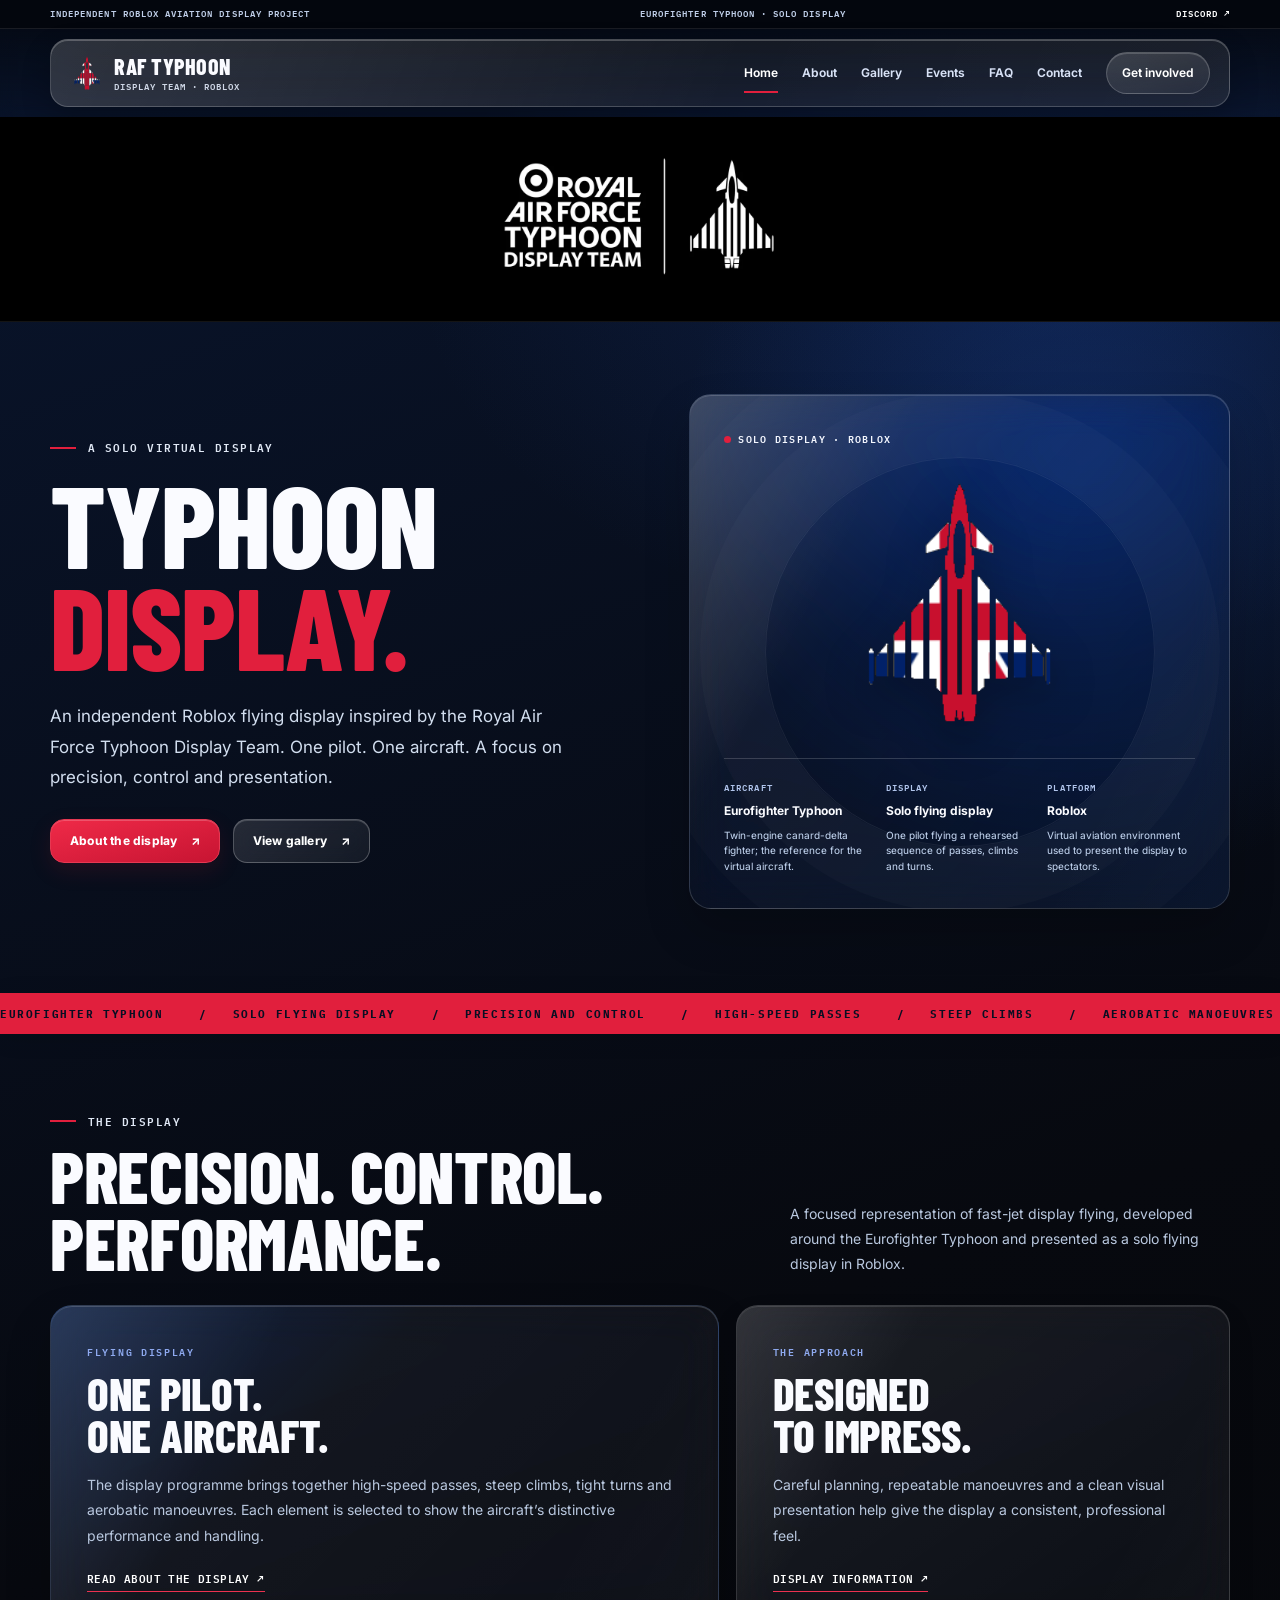
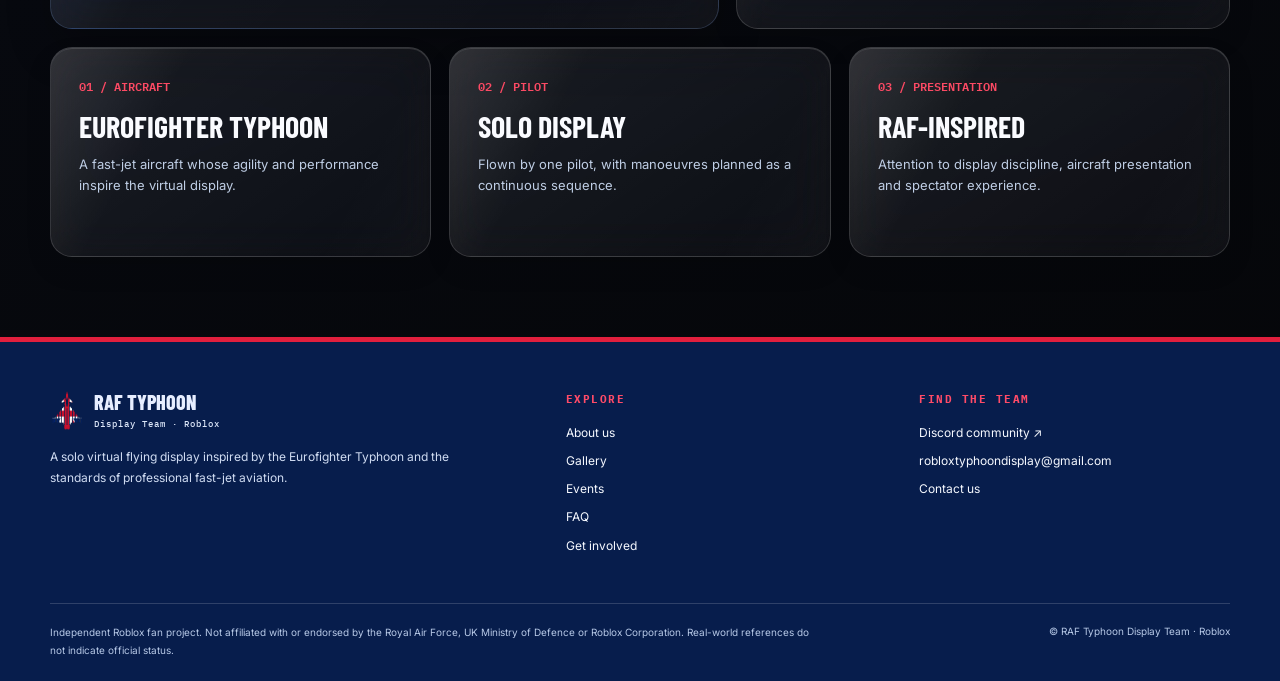
==== commit d2542013: "Add files via upload" ====
--- a/index.html
+++ b/index.html
@@ -1,4 +1,6 @@
-<!doctype html><html lang="en"><head><meta charset="utf-8"><meta name="viewport" content="width=device-width,initial-scale=1"><meta name="color-scheme" content="dark"><meta name="theme-color" content="#070a10"><meta name="description" content="Independent Roblox RAF Typhoon Display Team — a solo virtual flying display inspired by the Eurofighter Typhoon."><meta name="site-version" content="20261025g2"><link rel="icon" href="[data-uri]"><title>Home | RAF Typhoon Display Team</title><link rel="preconnect" href="https://fonts.googleapis.com"><link rel="preconnect" href="https://fonts.gstatic.com" crossorigin><link href="https://fonts.googleapis.com/css2?family=Barlow+Condensed:wght@500;600;700;800&family=IBM+Plex+Mono:wght@500;600;700&family=Inter:wght@400;500;600;700;800&display=swap" rel="stylesheet"><style>
+<!DOCTYPE html>
+
+<html lang="en"><head><meta charset="utf-8"/><meta content="width=device-width,initial-scale=1" name="viewport"/><meta content="dark" name="color-scheme"/><meta content="#070a10" name="theme-color"/><meta content="Independent Roblox RAF Typhoon Display Team — a solo virtual flying display inspired by the Eurofighter Typhoon." name="description"/><meta content="20261025g2" name="site-version"/><link href="[data-uri]" rel="icon"/><title>Home | RAF Typhoon Display Team</title><link href="https://fonts.googleapis.com" rel="preconnect"/><link crossorigin="" href="https://fonts.gstatic.com" rel="preconnect"/><link href="https://fonts.googleapis.com/css2?family=Barlow+Condensed:wght@500;600;700;800&amp;family=IBM+Plex+Mono:wght@500;600;700&amp;family=Inter:wght@400;500;600;700;800&amp;display=swap" rel="stylesheet"/><style>
 :root{--bg:#070a10;--black:#050609;--deep:#0a1530;--blue:#0c2765;--blue-bright:#19469e;--red:#e11f3d;--white:#fafbff;--muted:#b9c8df;--line:rgba(240,247,255,.15);--glass:rgba(240,247,255,.075);--radius:22px;--font:Inter,system-ui,Arial,sans-serif;--display:'Barlow Condensed',Impact,Arial Narrow,sans-serif;--mono:'IBM Plex Mono',monospace}
 *,*::before,*::after{box-sizing:border-box}html{scroll-behavior:smooth;overflow-x:clip}body{margin:0;background:var(--bg);color:var(--white);font-family:var(--font);font-size:14px;line-height:1.6;-webkit-font-smoothing:antialiased;overflow-x:hidden}button,input,textarea,select{font:inherit}a{color:inherit}button{cursor:pointer}img{display:block;max-width:100%}h1,h2,h3,p{margin:0}.container{width:min(1180px,calc(100% - 48px));margin-inline:auto}.muted{color:var(--muted)}.mono{font-family:var(--mono);text-transform:uppercase;font-size:11px;letter-spacing:1.7px}.page-shell{min-height:100vh;background:radial-gradient(ellipse 58% 440px at 82% 12%,rgba(30,75,176,.23),transparent 85%),linear-gradient(160deg,#09152e 0%,#07090f 58%,#050608 100%)}
 /* Restraint: translucent glass only for primary surfaces, with edge illumination */
@@ -23,7 +25,43 @@
 @media(max-width:900px){.mobile-toggle{display:flex}.nav-glass{position:relative}.nav-links{display:none;position:absolute;top:calc(100% + 10px);left:0;right:0;flex-direction:column;align-items:stretch;gap:0;padding:12px 18px;background:rgba(12,22,47,.96);border-radius:18px;border:1px solid rgba(255,255,255,.22);-webkit-backdrop-filter:blur(24px);backdrop-filter:blur(24px);box-shadow:0 20px 32px rgba(0,0,0,.36)}.nav-links.open{display:flex}.nav-links a{padding:12px}.nav-links a:not(.nav-pill)::after{bottom:3px}.nav-links .nav-pill{margin-top:10px}.hero-layout{grid-template-columns:1fr}.identity-card{max-width:570px;width:100%;margin:8px auto 0}.section-top{display:block}.section-top>p{margin-top:16px}.form-layout{grid-template-columns:1fr}.footer-grid{grid-template-columns:1fr 1fr;gap:35px}.footer-grid>div:first-child{grid-column:1/-1}.two-grid{grid-template-columns:1fr}.three-grid{grid-template-columns:1fr 1fr}.gallery-grid{grid-template-columns:repeat(2,1fr)}}
 @media(max-width:600px){.container{width:calc(100% - 28px)}.site-top .container{min-height:26px}.site-top .top-long{display:none}.nav-glass{min-height:64px;padding:7px 11px}.brand strong{font-size:18px}.brand span{font-size:8px}.brand img{width:30px;height:34px}.brand-band{height:125px}.brand-band img{height:117px}.hero{padding:47px 0 60px}.hero h1{font-size:clamp(64px,17vw,92px)}.identity-card{min-height:330px;padding:22px}.identity-card .id-top{flex-wrap:wrap}.id-bottom{gap:5px}.id-bottom strong{font-size:10px}.section{padding:59px 0}.section-title{font-size:52px}.page-hero{padding:50px 0 47px}.page-hero .section-title{font-size:70px}.three-grid,.gallery-grid,.fields{grid-template-columns:1fr}.info-panel,.info-tile,.form-panel{padding:23px}.notice{display:block}.notice .button{margin-top:16px}.footer-grid{display:block}.footer-grid>div{margin-bottom:26px}.footer-bottom{display:block}.footer-bottom span{display:block;margin-top:12px}.form-actions .button{width:100%}}
 @media(prefers-reduced-motion:reduce){*,*::before,*::after{animation-duration:.001ms!important;transition-duration:.001ms!important;scroll-behavior:auto!important}.reveal{opacity:1;transform:none}}
-</style></head><body><div class="page-shell"><div class="site-top"><div class="container"><span class="top-long">Independent Roblox aviation display project</span><span>EUROFIGHTER TYPHOON · SOLO DISPLAY</span><a class="top-discord" href="https://discord.gg/n3kNeAZ9rC" target="_blank" rel="noopener noreferrer">DISCORD ↗</a></div></div><div class="nav-wrap"><div class="container"><header class="nav-glass"><a href="./index.html?v=20261025g2" class="brand" aria-label="Return to home"><img src="[data-uri]" alt=""><div><strong>RAF Typhoon</strong><span>Display Team · Roblox</span></div></a><button class="mobile-toggle" id="menu-toggle" aria-label="Open menu" aria-controls="main-nav" aria-expanded="false">☰</button><nav class="nav-links" id="main-nav" aria-label="Main navigation"><a href="./index.html?v=20261025g2" class="active " aria-current=page>Home</a><a href="./about-us.html?v=20261025g2" class=" " >About</a><a href="./gallery.html?v=20261025g2" class=" " >Gallery</a><a href="./events.html?v=20261025g2" class=" " >Events</a><a href="./faq.html?v=20261025g2" class=" " >FAQ</a><a href="./contact-us.html?v=20261025g2" class=" " >Contact</a><a href="./apply.html?v=20261025g2" class=" nav-pill" >Get involved</a></nav></header></div></div><div class="brand-band"><img src="[data-uri]" alt="RAF Typhoon Display Team branding"></div><main id="main-content"><section class="hero"><div class="container hero-layout"><div><div class="eyebrow">A solo virtual display</div><h1>TYPHOON<br><em>DISPLAY.</em></h1><p class="lead">An independent Roblox flying display inspired by the Royal Air Force Typhoon Display Team. One pilot. One aircraft. A focus on precision, control and presentation.</p><div class="action-group"><a class="button red" href="./about-us.html?v=20261025g2">About the display <span aria-hidden="true">↗</span></a><a class="button" href="./gallery.html?v=20261025g2">View gallery <span aria-hidden="true">↗</span></a></div></div><div class="identity-card glass"><div class="id-top"><div class="id-type"><span class="status-dot"></span>SOLO DISPLAY · ROBLOX</div><div class="id-type">IDENTITY / 001</div></div><img class="identity-emblem" src="[data-uri]" alt="Red, white and blue Typhoon silhouette"><div class="id-bottom"><div><span>Aircraft</span><strong>Eurofighter Typhoon</strong></div><div><span>Display</span><strong>Solo pilot</strong></div><div><span>Setting</span><strong>Roblox aviation</strong></div></div></div></div></section><div class="ticker" aria-label="Display characteristics"><div class="ticker-inner"><span>EUROFIGHTER TYPHOON</span><span>SOLO FLYING DISPLAY</span><span>PRECISION AND CONTROL</span><span>HIGH-SPEED PASSES</span><span>STEEP CLIMBS</span><span>AEROBATIC MANOEUVRES</span><span>DISPLAY SEQUENCE</span><span>VIRTUAL AVIATION</span><span>EUROFIGHTER TYPHOON</span><span>SOLO FLYING DISPLAY</span><span>PRECISION AND CONTROL</span><span>HIGH-SPEED PASSES</span><span>STEEP CLIMBS</span><span>AEROBATIC MANOEUVRES</span><span>DISPLAY SEQUENCE</span><span>VIRTUAL AVIATION</span></div></div><section class="section"><div class="container"><div class="section-top reveal"><div><div class="eyebrow">The display</div><h2 class="section-title">PRECISION. CONTROL.<br>PERFORMANCE.</h2></div><p>A focused representation of fast-jet display flying, developed around the Eurofighter Typhoon and presented as a solo flying display in Roblox.</p></div><div class="two-grid"><article class="info-panel glass glass-highlight reveal"><div class="panel-label">Flying display</div><h3 class="section-title">ONE PILOT.<br>ONE AIRCRAFT.</h3><p>The display programme brings together high-speed passes, steep climbs, tight turns and aerobatic manoeuvres. Each element is selected to show the aircraft’s distinctive performance and handling.</p><a class="tiny-link" href="./about-us.html?v=20261025g2">READ ABOUT THE DISPLAY ↗</a></article><article class="info-panel glass soft reveal"><div class="panel-label">The approach</div><h3 class="section-title">DESIGNED<br>TO IMPRESS.</h3><p>Careful planning, repeatable manoeuvres and a clean visual presentation help give the display a consistent, professional feel.</p><a class="tiny-link" href="./events.html?v=20261025g2">DISPLAY INFORMATION ↗</a></article></div><div class="three-grid" style="margin-top:18px"><article class="glass soft info-tile reveal"><div class="count">01 / AIRCRAFT</div><h3>Eurofighter Typhoon</h3><p>A fast-jet aircraft whose agility and performance inspire the virtual display.</p></article><article class="glass soft info-tile reveal"><div class="count">02 / PILOT</div><h3>Solo Display</h3><p>Flown by one pilot, with manoeuvres planned as a continuous sequence.</p></article><article class="glass soft info-tile reveal"><div class="count">03 / PRESENTATION</div><h3>RAF-Inspired</h3><p>Attention to display discipline, aircraft presentation and spectator experience.</p></article></div></div></section></main><footer class="site-footer"><div class="container"><div class="footer-grid"><div><a href="./index.html?v=20261025g2" class="footer-brand"><img src="[data-uri]" alt=""><div><strong>RAF Typhoon</strong><span>Display Team · Roblox</span></div></a><p>A solo virtual flying display inspired by the Eurofighter Typhoon and the standards of professional fast-jet aviation.</p></div><div class="footer-col"><h3>Explore</h3><a href="./about-us.html?v=20261025g2">About us</a><a href="./gallery.html?v=20261025g2">Gallery</a><a href="./events.html?v=20261025g2">Events</a><a href="./faq.html?v=20261025g2">FAQ</a><a href="./apply.html?v=20261025g2">Get involved</a></div><div class="footer-col"><h3>Find the team</h3><a href="https://discord.gg/n3kNeAZ9rC" target="_blank" rel="noopener noreferrer">Discord community ↗</a><a href="mailto:robloxtyphoondisplay@gmail.com">robloxtyphoondisplay@gmail.com</a><a href="./contact-us.html?v=20261025g2">Contact us</a></div></div><div class="footer-bottom"><p>Independent Roblox fan project. Not affiliated with or endorsed by the Royal Air Force, UK Ministry of Defence or Roblox Corporation. Real-world references do not indicate official status.</p><span>© RAF Typhoon Display Team · Roblox</span></div></div></footer></div><script>
+
+
+/* Extended flight notes without numbered identity markers */
+.identity-card .id-top { align-items:center }
+.id-bottom { gap:14px; padding-top:20px }
+.id-bottom>div { min-width:0 }
+.id-bottom strong { font-size:12px; line-height:1.45; margin-top:7px }
+.id-bottom small { display:block; font-size:10px; line-height:1.55; color:#bed0eb; font-weight:450; margin-top:8px }
+.profile-notes { display:grid; gap:12px; margin-top:17px }
+.profile-note { padding:21px 22px; min-height:0 }
+.profile-note h3 { font-size:30px; margin:10px 0 8px }
+.profile-note p { font-size:13px; line-height:1.75; margin:0 }
+/* Transparent vertical event list */
+.events-list { display:grid; gap:15px }
+.event-row { display:grid; grid-template-columns:100px 1fr auto; gap:25px; padding:23px 27px; align-items:center }
+.event-date { border-right:1px solid rgba(255,255,255,.14); padding-right:20px; align-self:stretch; display:flex; flex-direction:column; justify-content:center }
+.event-date strong { font:800 33px/1 var(--display); color:#fff; letter-spacing:.2px }
+.event-date span { font:600 10px var(--mono); text-transform:uppercase; color:#adbfdb; letter-spacing:1px; margin-top:9px }
+.event-detail .panel-label { margin-bottom:8px }
+.event-detail h3 { font:700 29px/1.1 var(--display); text-transform:uppercase; margin:0 0 7px }
+.event-detail p { max-width:750px; line-height:1.7; color:var(--muted); margin:0 }
+.event-status { border:1px solid rgba(255,255,255,.20); border-radius:999px; padding:8px 12px; font:700 10px var(--mono); color:#dce6fa; text-transform:uppercase; white-space:nowrap }
+.event-actions { margin-top:25px; display:flex; flex-wrap:wrap; align-items:center; justify-content:space-between; gap:18px }
+.event-actions p { color:var(--muted); max-width:520px }
+.photo-slot .photo-bottom { align-items:center; justify-content:start }
+.photo-slot .photo-bottom strong { font-size:23px }
+/* Submission states */
+.form-feedback.feedback-error { color:#ffa4b3 }
+.form-feedback.feedback-success { color:#a5efca }
+.form-actions button:disabled { opacity:.62; cursor:wait }
+.honeypot { position:absolute; left:-10000px; width:1px; height:1px; opacity:0; overflow:hidden; pointer-events:none }
+@media(max-width:900px){.event-row{grid-template-columns:90px 1fr}.event-status{grid-column:2;justify-self:start}}
+@media(max-width:600px){.event-row{grid-template-columns:65px 1fr;gap:13px;padding:18px}.event-date strong{font-size:26px}.event-date span{font-size:9px}.event-detail h3{font-size:24px}.id-bottom{grid-template-columns:1fr;gap:12px}.id-bottom>div{display:grid;grid-template-columns:72px 1fr;gap:4px 10px;padding-bottom:11px;border-bottom:1px solid rgba(255,255,255,.10)}.id-bottom>div:last-child{border-bottom:0}.id-bottom span{grid-row:1/3;padding-top:4px}.id-bottom strong{margin:0}.id-bottom small{margin-top:0;grid-column:2}.identity-card{min-height:410px;aspect-ratio:auto}.identity-emblem{width:min(54%,200px)}}
+
+.identity-card{min-height:515px;aspect-ratio:auto;padding:34px}.identity-emblem{width:min(64%,215px)}
+@media(max-width:600px){.identity-card{min-height:480px;aspect-ratio:auto}}
+</style></head><body><div class="page-shell"><div class="site-top"><div class="container"><span class="top-long">Independent Roblox aviation display project</span><span>EUROFIGHTER TYPHOON · SOLO DISPLAY</span><a class="top-discord" href="https://discord.gg/n3kNeAZ9rC" rel="noopener noreferrer" target="_blank">DISCORD ↗</a></div></div><div class="nav-wrap"><div class="container"><header class="nav-glass"><a aria-label="Return to home" class="brand" href="./index.html?v=20261025s4"><img alt="" src="[data-uri]"/><div><strong>RAF Typhoon</strong><span>Display Team · Roblox</span></div></a><button aria-controls="main-nav" aria-expanded="false" aria-label="Open menu" class="mobile-toggle" id="menu-toggle">☰</button><nav aria-label="Main navigation" class="nav-links" id="main-nav"><a aria-current="page" class="active" href="./index.html?v=20261025s4">Home</a><a class="" href="./about-us.html?v=20261025s4">About</a><a class="" href="./gallery.html?v=20261025s4">Gallery</a><a class="" href="./events.html?v=20261025s4">Events</a><a class="" href="./faq.html?v=20261025s4">FAQ</a><a class="" href="./contact-us.html?v=20261025s4">Contact</a><a class="nav-pill" href="./apply.html?v=20261025s4">Get involved</a></nav></header></div></div><div class="brand-band"><img alt="RAF Typhoon Display Team branding" src="[data-uri]"/></div><main id="main-content"><section class="hero"><div class="container hero-layout"><div><div class="eyebrow">A solo virtual display</div><h1>TYPHOON<br/><em>DISPLAY.</em></h1><p class="lead">An independent Roblox flying display inspired by the Royal Air Force Typhoon Display Team. One pilot. One aircraft. A focus on precision, control and presentation.</p><div class="action-group"><a class="button red" href="./about-us.html?v=20261025s4">About the display <span aria-hidden="true">↗</span></a><a class="button" href="./gallery.html?v=20261025s4">View gallery <span aria-hidden="true">↗</span></a></div></div><div class="identity-card glass"><div class="id-top"><div class="id-type"><span class="status-dot"></span>SOLO DISPLAY · ROBLOX</div></div><img alt="Red, white and blue Typhoon silhouette" class="identity-emblem" src="[data-uri]"/><div class="id-bottom"><div><span>Aircraft</span><strong>Eurofighter Typhoon</strong><small>Twin-engine canard-delta fighter; the reference for the virtual aircraft.</small></div><div><span>Display</span><strong>Solo flying display</strong><small>One pilot flying a rehearsed sequence of passes, climbs and turns.</small></div><div><span>Platform</span><strong>Roblox</strong><small>Virtual aviation environment used to present the display to spectators.</small></div></div></div></div></section><div aria-label="Display characteristics" class="ticker"><div class="ticker-inner"><span>EUROFIGHTER TYPHOON</span><span>SOLO FLYING DISPLAY</span><span>PRECISION AND CONTROL</span><span>HIGH-SPEED PASSES</span><span>STEEP CLIMBS</span><span>AEROBATIC MANOEUVRES</span><span>DISPLAY SEQUENCE</span><span>VIRTUAL AVIATION</span><span>EUROFIGHTER TYPHOON</span><span>SOLO FLYING DISPLAY</span><span>PRECISION AND CONTROL</span><span>HIGH-SPEED PASSES</span><span>STEEP CLIMBS</span><span>AEROBATIC MANOEUVRES</span><span>DISPLAY SEQUENCE</span><span>VIRTUAL AVIATION</span></div></div><section class="section"><div class="container"><div class="section-top reveal"><div><div class="eyebrow">The display</div><h2 class="section-title">PRECISION. CONTROL.<br/>PERFORMANCE.</h2></div><p>A focused representation of fast-jet display flying, developed around the Eurofighter Typhoon and presented as a solo flying display in Roblox.</p></div><div class="two-grid"><article class="info-panel glass glass-highlight reveal"><div class="panel-label">Flying display</div><h3 class="section-title">ONE PILOT.<br/>ONE AIRCRAFT.</h3><p>The display programme brings together high-speed passes, steep climbs, tight turns and aerobatic manoeuvres. Each element is selected to show the aircraft’s distinctive performance and handling.</p><a class="tiny-link" href="./about-us.html?v=20261025s4">READ ABOUT THE DISPLAY ↗</a></article><article class="info-panel glass soft reveal"><div class="panel-label">The approach</div><h3 class="section-title">DESIGNED<br/>TO IMPRESS.</h3><p>Careful planning, repeatable manoeuvres and a clean visual presentation help give the display a consistent, professional feel.</p><a class="tiny-link" href="./events.html?v=20261025s4">DISPLAY INFORMATION ↗</a></article></div><div class="three-grid" style="margin-top:18px"><article class="glass soft info-tile reveal"><div class="count">01 / AIRCRAFT</div><h3>Eurofighter Typhoon</h3><p>A fast-jet aircraft whose agility and performance inspire the virtual display.</p></article><article class="glass soft info-tile reveal"><div class="count">02 / PILOT</div><h3>Solo Display</h3><p>Flown by one pilot, with manoeuvres planned as a continuous sequence.</p></article><article class="glass soft info-tile reveal"><div class="count">03 / PRESENTATION</div><h3>RAF-Inspired</h3><p>Attention to display discipline, aircraft presentation and spectator experience.</p></article></div></div></section></main><footer class="site-footer"><div class="container"><div class="footer-grid"><div><a class="footer-brand" href="./index.html?v=20261025s4"><img alt="" src="[data-uri]"/><div><strong>RAF Typhoon</strong><span>Display Team · Roblox</span></div></a><p>A solo virtual flying display inspired by the Eurofighter Typhoon and the standards of professional fast-jet aviation.</p></div><div class="footer-col"><h3>Explore</h3><a href="./about-us.html?v=20261025s4">About us</a><a href="./gallery.html?v=20261025s4">Gallery</a><a href="./events.html?v=20261025s4">Events</a><a href="./faq.html?v=20261025s4">FAQ</a><a href="./apply.html?v=20261025s4">Get involved</a></div><div class="footer-col"><h3>Find the team</h3><a href="https://discord.gg/n3kNeAZ9rC" rel="noopener noreferrer" target="_blank">Discord community ↗</a><a href="mailto:robloxtyphoondisplay@gmail.com">robloxtyphoondisplay@gmail.com</a><a href="./contact-us.html?v=20261025s4">Contact us</a></div></div><div class="footer-bottom"><p>Independent Roblox fan project. Not affiliated with or endorsed by the Royal Air Force, UK Ministry of Defence or Roblox Corporation. Real-world references do not indicate official status.</p><span>© RAF Typhoon Display Team · Roblox</span></div></div></footer></div><script>
 (()=>{
 const b=document.querySelector('#menu-toggle'),n=document.querySelector('#main-nav');
 if(b&&n){b.addEventListener('click',()=>{const open=n.classList.toggle('open');b.setAttribute('aria-expanded',String(open));b.setAttribute('aria-label',open?'Close menu':'Open menu')});document.addEventListener('click',e=>{if(!b.contains(e.target)&&!n.contains(e.target)){n.classList.remove('open');b.setAttribute('aria-expanded','false')}})}
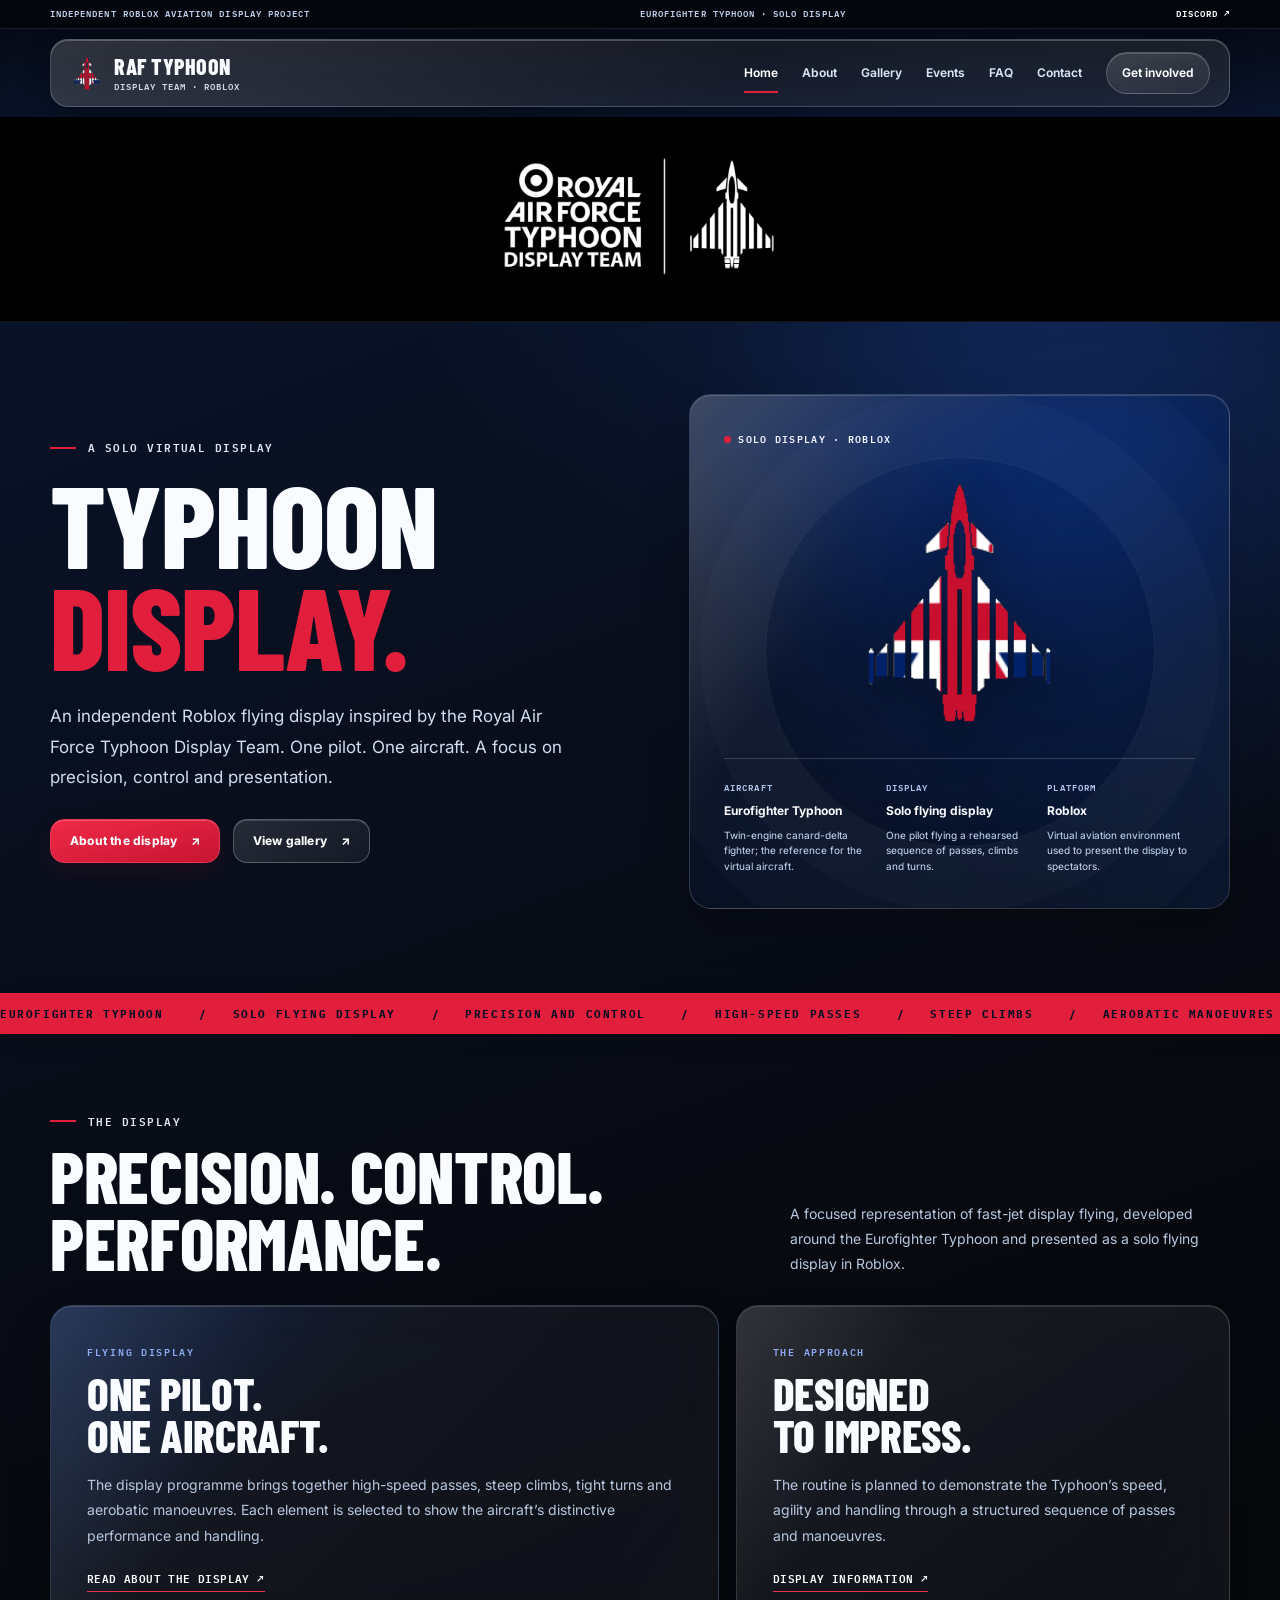
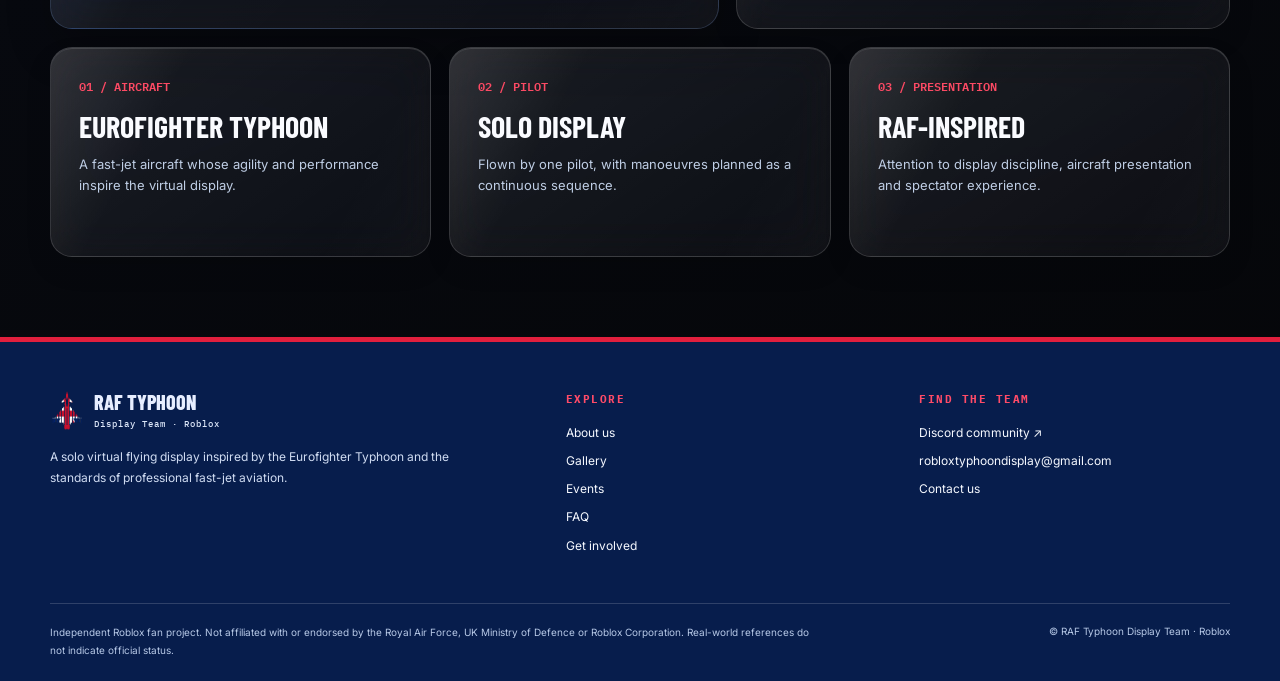
==== commit 6dce3bc4: "Add files via upload" ====
--- a/index.html
+++ b/index.html
@@ -61,7 +61,7 @@
 
 .identity-card{min-height:515px;aspect-ratio:auto;padding:34px}.identity-emblem{width:min(64%,215px)}
 @media(max-width:600px){.identity-card{min-height:480px;aspect-ratio:auto}}
-</style></head><body><div class="page-shell"><div class="site-top"><div class="container"><span class="top-long">Independent Roblox aviation display project</span><span>EUROFIGHTER TYPHOON · SOLO DISPLAY</span><a class="top-discord" href="https://discord.gg/n3kNeAZ9rC" rel="noopener noreferrer" target="_blank">DISCORD ↗</a></div></div><div class="nav-wrap"><div class="container"><header class="nav-glass"><a aria-label="Return to home" class="brand" href="./index.html?v=20261025s4"><img alt="" src="[data-uri]"/><div><strong>RAF Typhoon</strong><span>Display Team · Roblox</span></div></a><button aria-controls="main-nav" aria-expanded="false" aria-label="Open menu" class="mobile-toggle" id="menu-toggle">☰</button><nav aria-label="Main navigation" class="nav-links" id="main-nav"><a aria-current="page" class="active" href="./index.html?v=20261025s4">Home</a><a class="" href="./about-us.html?v=20261025s4">About</a><a class="" href="./gallery.html?v=20261025s4">Gallery</a><a class="" href="./events.html?v=20261025s4">Events</a><a class="" href="./faq.html?v=20261025s4">FAQ</a><a class="" href="./contact-us.html?v=20261025s4">Contact</a><a class="nav-pill" href="./apply.html?v=20261025s4">Get involved</a></nav></header></div></div><div class="brand-band"><img alt="RAF Typhoon Display Team branding" src="[data-uri]"/></div><main id="main-content"><section class="hero"><div class="container hero-layout"><div><div class="eyebrow">A solo virtual display</div><h1>TYPHOON<br/><em>DISPLAY.</em></h1><p class="lead">An independent Roblox flying display inspired by the Royal Air Force Typhoon Display Team. One pilot. One aircraft. A focus on precision, control and presentation.</p><div class="action-group"><a class="button red" href="./about-us.html?v=20261025s4">About the display <span aria-hidden="true">↗</span></a><a class="button" href="./gallery.html?v=20261025s4">View gallery <span aria-hidden="true">↗</span></a></div></div><div class="identity-card glass"><div class="id-top"><div class="id-type"><span class="status-dot"></span>SOLO DISPLAY · ROBLOX</div></div><img alt="Red, white and blue Typhoon silhouette" class="identity-emblem" src="[data-uri]"/><div class="id-bottom"><div><span>Aircraft</span><strong>Eurofighter Typhoon</strong><small>Twin-engine canard-delta fighter; the reference for the virtual aircraft.</small></div><div><span>Display</span><strong>Solo flying display</strong><small>One pilot flying a rehearsed sequence of passes, climbs and turns.</small></div><div><span>Platform</span><strong>Roblox</strong><small>Virtual aviation environment used to present the display to spectators.</small></div></div></div></div></section><div aria-label="Display characteristics" class="ticker"><div class="ticker-inner"><span>EUROFIGHTER TYPHOON</span><span>SOLO FLYING DISPLAY</span><span>PRECISION AND CONTROL</span><span>HIGH-SPEED PASSES</span><span>STEEP CLIMBS</span><span>AEROBATIC MANOEUVRES</span><span>DISPLAY SEQUENCE</span><span>VIRTUAL AVIATION</span><span>EUROFIGHTER TYPHOON</span><span>SOLO FLYING DISPLAY</span><span>PRECISION AND CONTROL</span><span>HIGH-SPEED PASSES</span><span>STEEP CLIMBS</span><span>AEROBATIC MANOEUVRES</span><span>DISPLAY SEQUENCE</span><span>VIRTUAL AVIATION</span></div></div><section class="section"><div class="container"><div class="section-top reveal"><div><div class="eyebrow">The display</div><h2 class="section-title">PRECISION. CONTROL.<br/>PERFORMANCE.</h2></div><p>A focused representation of fast-jet display flying, developed around the Eurofighter Typhoon and presented as a solo flying display in Roblox.</p></div><div class="two-grid"><article class="info-panel glass glass-highlight reveal"><div class="panel-label">Flying display</div><h3 class="section-title">ONE PILOT.<br/>ONE AIRCRAFT.</h3><p>The display programme brings together high-speed passes, steep climbs, tight turns and aerobatic manoeuvres. Each element is selected to show the aircraft’s distinctive performance and handling.</p><a class="tiny-link" href="./about-us.html?v=20261025s4">READ ABOUT THE DISPLAY ↗</a></article><article class="info-panel glass soft reveal"><div class="panel-label">The approach</div><h3 class="section-title">DESIGNED<br/>TO IMPRESS.</h3><p>Careful planning, repeatable manoeuvres and a clean visual presentation help give the display a consistent, professional feel.</p><a class="tiny-link" href="./events.html?v=20261025s4">DISPLAY INFORMATION ↗</a></article></div><div class="three-grid" style="margin-top:18px"><article class="glass soft info-tile reveal"><div class="count">01 / AIRCRAFT</div><h3>Eurofighter Typhoon</h3><p>A fast-jet aircraft whose agility and performance inspire the virtual display.</p></article><article class="glass soft info-tile reveal"><div class="count">02 / PILOT</div><h3>Solo Display</h3><p>Flown by one pilot, with manoeuvres planned as a continuous sequence.</p></article><article class="glass soft info-tile reveal"><div class="count">03 / PRESENTATION</div><h3>RAF-Inspired</h3><p>Attention to display discipline, aircraft presentation and spectator experience.</p></article></div></div></section></main><footer class="site-footer"><div class="container"><div class="footer-grid"><div><a class="footer-brand" href="./index.html?v=20261025s4"><img alt="" src="[data-uri]"/><div><strong>RAF Typhoon</strong><span>Display Team · Roblox</span></div></a><p>A solo virtual flying display inspired by the Eurofighter Typhoon and the standards of professional fast-jet aviation.</p></div><div class="footer-col"><h3>Explore</h3><a href="./about-us.html?v=20261025s4">About us</a><a href="./gallery.html?v=20261025s4">Gallery</a><a href="./events.html?v=20261025s4">Events</a><a href="./faq.html?v=20261025s4">FAQ</a><a href="./apply.html?v=20261025s4">Get involved</a></div><div class="footer-col"><h3>Find the team</h3><a href="https://discord.gg/n3kNeAZ9rC" rel="noopener noreferrer" target="_blank">Discord community ↗</a><a href="mailto:robloxtyphoondisplay@gmail.com">robloxtyphoondisplay@gmail.com</a><a href="./contact-us.html?v=20261025s4">Contact us</a></div></div><div class="footer-bottom"><p>Independent Roblox fan project. Not affiliated with or endorsed by the Royal Air Force, UK Ministry of Defence or Roblox Corporation. Real-world references do not indicate official status.</p><span>© RAF Typhoon Display Team · Roblox</span></div></div></footer></div><script>
+</style></head><body><div class="page-shell"><div class="site-top"><div class="container"><span class="top-long">Independent Roblox aviation display project</span><span>EUROFIGHTER TYPHOON · SOLO DISPLAY</span><a class="top-discord" href="https://discord.gg/n3kNeAZ9rC" rel="noopener noreferrer" target="_blank">DISCORD ↗</a></div></div><div class="nav-wrap"><div class="container"><header class="nav-glass"><a aria-label="Return to home" class="brand" href="./index.html?v=20261025navfix7"><img alt="" src="[data-uri]"/><div><strong>RAF Typhoon</strong><span>Display Team · Roblox</span></div></a><button aria-controls="main-nav" aria-expanded="false" aria-label="Open menu" class="mobile-toggle" id="menu-toggle">☰</button><nav aria-label="Main navigation" class="nav-links" id="main-nav"><a aria-current="page" class="active" href="./index.html?v=20261025navfix7">Home</a><a class="" href="./about-us.html?v=20261025navfix7">About</a><a class="" href="./gallery.html?v=20261025navfix7">Gallery</a><a class="" href="./events.html?v=20261025navfix7">Events</a><a class="" href="./faq.html?v=20261025navfix7">FAQ</a><a class="" href="./contact-us.html?v=20261025navfix7">Contact</a><a class="nav-pill" href="./apply.html?v=20261025navfix7">Get involved</a></nav></header></div></div><div class="brand-band"><img alt="RAF Typhoon Display Team branding" src="[data-uri]"/></div><main id="main-content"><section class="hero"><div class="container hero-layout"><div><div class="eyebrow">A solo virtual display</div><h1>TYPHOON<br/><em>DISPLAY.</em></h1><p class="lead">An independent Roblox flying display inspired by the Royal Air Force Typhoon Display Team. One pilot. One aircraft. A focus on precision, control and presentation.</p><div class="action-group"><a class="button red" href="./about-us.html?v=20261025navfix7">About the display <span aria-hidden="true">↗</span></a><a class="button" href="./gallery.html?v=20261025navfix7">View gallery <span aria-hidden="true">↗</span></a></div></div><div class="identity-card glass"><div class="id-top"><div class="id-type"><span class="status-dot"></span>SOLO DISPLAY · ROBLOX</div></div><img alt="Red, white and blue Typhoon silhouette" class="identity-emblem" src="[data-uri]"/><div class="id-bottom"><div><span>Aircraft</span><strong>Eurofighter Typhoon</strong><small>Twin-engine canard-delta fighter; the reference for the virtual aircraft.</small></div><div><span>Display</span><strong>Solo flying display</strong><small>One pilot flying a rehearsed sequence of passes, climbs and turns.</small></div><div><span>Platform</span><strong>Roblox</strong><small>Virtual aviation environment used to present the display to spectators.</small></div></div></div></div></section><div aria-label="Display characteristics" class="ticker"><div class="ticker-inner"><span>EUROFIGHTER TYPHOON</span><span>SOLO FLYING DISPLAY</span><span>PRECISION AND CONTROL</span><span>HIGH-SPEED PASSES</span><span>STEEP CLIMBS</span><span>AEROBATIC MANOEUVRES</span><span>DISPLAY SEQUENCE</span><span>VIRTUAL AVIATION</span><span>EUROFIGHTER TYPHOON</span><span>SOLO FLYING DISPLAY</span><span>PRECISION AND CONTROL</span><span>HIGH-SPEED PASSES</span><span>STEEP CLIMBS</span><span>AEROBATIC MANOEUVRES</span><span>DISPLAY SEQUENCE</span><span>VIRTUAL AVIATION</span></div></div><section class="section"><div class="container"><div class="section-top reveal"><div><div class="eyebrow">The display</div><h2 class="section-title">PRECISION. CONTROL.<br/>PERFORMANCE.</h2></div><p>A focused representation of fast-jet display flying, developed around the Eurofighter Typhoon and presented as a solo flying display in Roblox.</p></div><div class="two-grid"><article class="info-panel glass glass-highlight reveal"><div class="panel-label">Flying display</div><h3 class="section-title">ONE PILOT.<br/>ONE AIRCRAFT.</h3><p>The display programme brings together high-speed passes, steep climbs, tight turns and aerobatic manoeuvres. Each element is selected to show the aircraft’s distinctive performance and handling.</p><a class="tiny-link" href="./about-us.html?v=20261025navfix7">READ ABOUT THE DISPLAY ↗</a></article><article class="info-panel glass soft reveal"><div class="panel-label">The approach</div><h3 class="section-title">DESIGNED<br/>TO IMPRESS.</h3><p>The routine is planned to demonstrate the Typhoon’s speed, agility and handling through a structured sequence of passes and manoeuvres.</p><a class="tiny-link" href="./events.html?v=20261025navfix7">DISPLAY INFORMATION ↗</a></article></div><div class="three-grid" style="margin-top:18px"><article class="glass soft info-tile reveal"><div class="count">01 / AIRCRAFT</div><h3>Eurofighter Typhoon</h3><p>A fast-jet aircraft whose agility and performance inspire the virtual display.</p></article><article class="glass soft info-tile reveal"><div class="count">02 / PILOT</div><h3>Solo Display</h3><p>Flown by one pilot, with manoeuvres planned as a continuous sequence.</p></article><article class="glass soft info-tile reveal"><div class="count">03 / PRESENTATION</div><h3>RAF-Inspired</h3><p>Attention to display discipline, aircraft presentation and spectator experience.</p></article></div></div></section></main><footer class="site-footer"><div class="container"><div class="footer-grid"><div><a class="footer-brand" href="./index.html?v=20261025navfix7"><img alt="" src="[data-uri]"/><div><strong>RAF Typhoon</strong><span>Display Team · Roblox</span></div></a><p>A solo virtual flying display inspired by the Eurofighter Typhoon and the standards of professional fast-jet aviation.</p></div><div class="footer-col"><h3>Explore</h3><a href="./about-us.html?v=20261025navfix7">About us</a><a href="./gallery.html?v=20261025navfix7">Gallery</a><a href="./events.html?v=20261025navfix7">Events</a><a href="./faq.html?v=20261025navfix7">FAQ</a><a href="./apply.html?v=20261025navfix7">Get involved</a></div><div class="footer-col"><h3>Find the team</h3><a href="https://discord.gg/n3kNeAZ9rC" rel="noopener noreferrer" target="_blank">Discord community ↗</a><a href="mailto:robloxtyphoondisplay@gmail.com">robloxtyphoondisplay@gmail.com</a><a href="./contact-us.html?v=20261025navfix7">Contact us</a></div></div><div class="footer-bottom"><p>Independent Roblox fan project. Not affiliated with or endorsed by the Royal Air Force, UK Ministry of Defence or Roblox Corporation. Real-world references do not indicate official status.</p><span>© RAF Typhoon Display Team · Roblox</span></div></div></footer></div><script>
 (()=>{
 const b=document.querySelector('#menu-toggle'),n=document.querySelector('#main-nav');
 if(b&&n){b.addEventListener('click',()=>{const open=n.classList.toggle('open');b.setAttribute('aria-expanded',String(open));b.setAttribute('aria-label',open?'Close menu':'Open menu')});document.addEventListener('click',e=>{if(!b.contains(e.target)&&!n.contains(e.target)){n.classList.remove('open');b.setAttribute('aria-expanded','false')}})}
